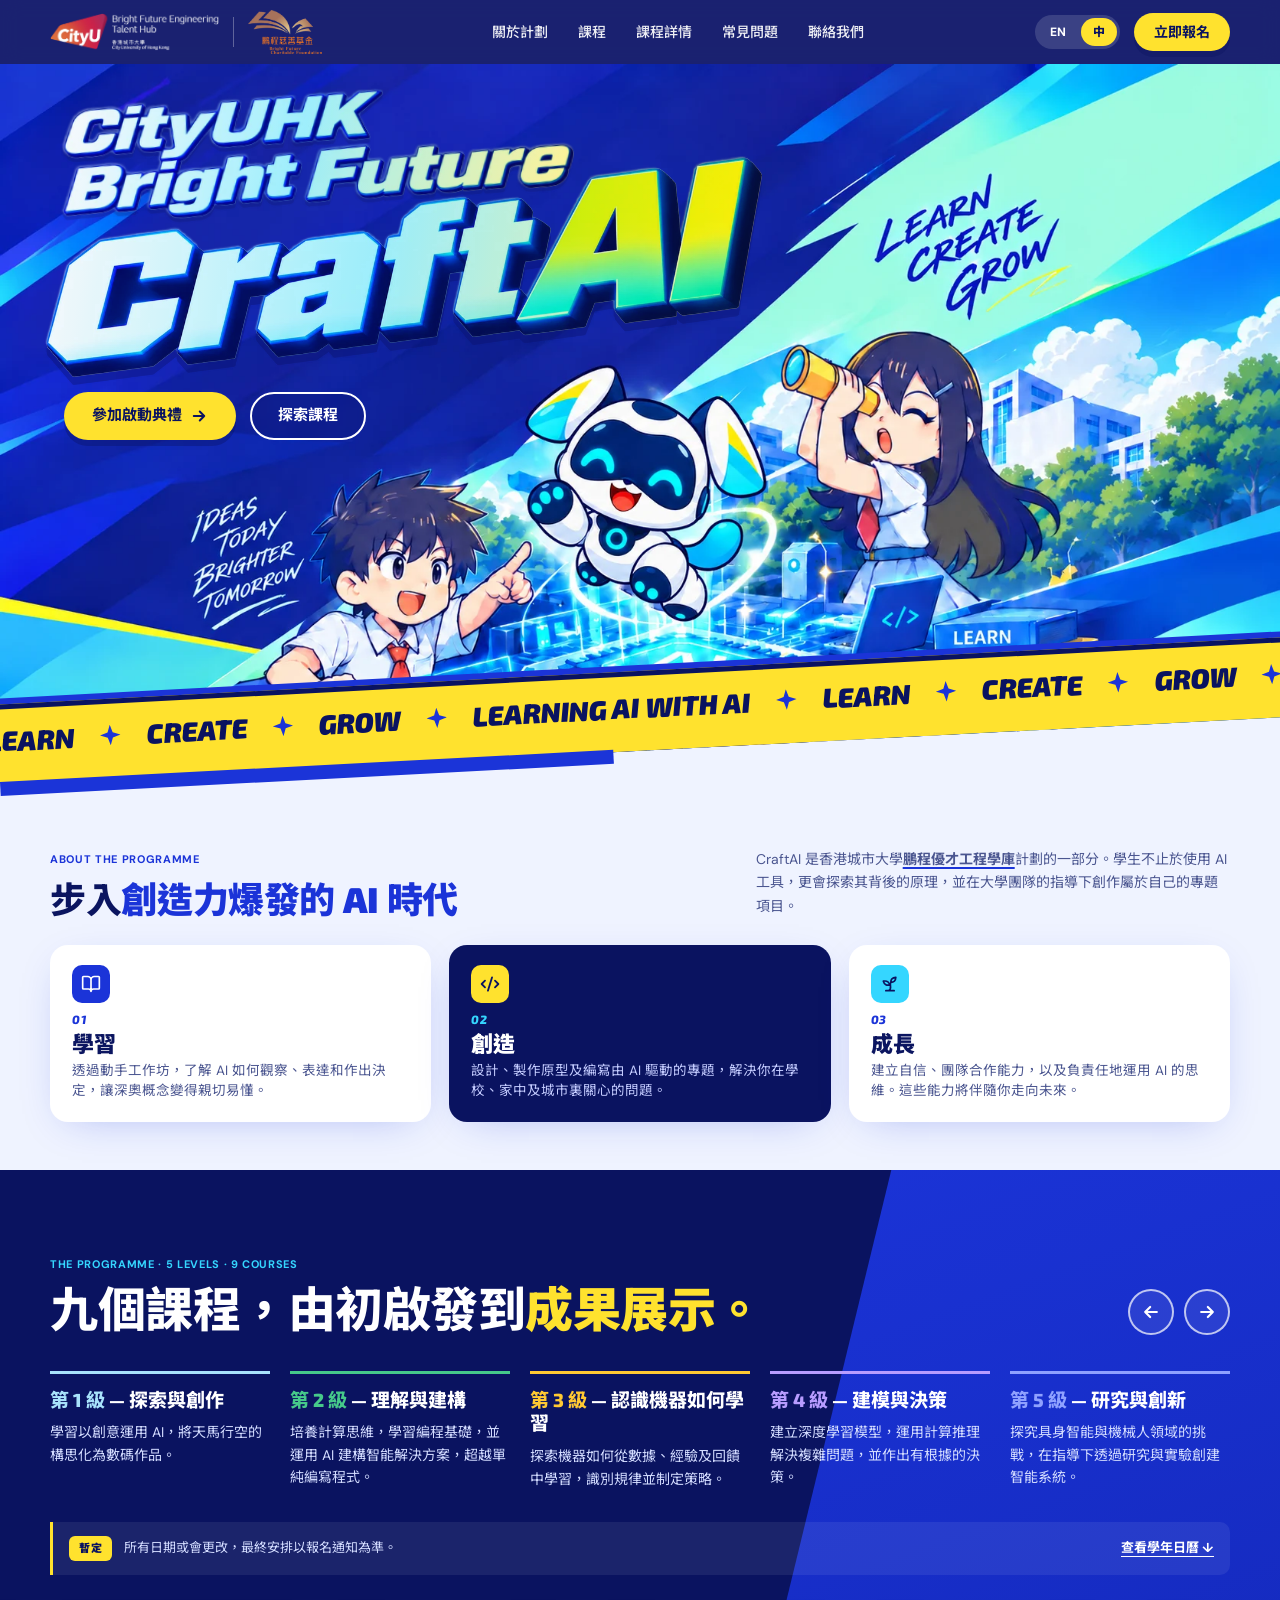
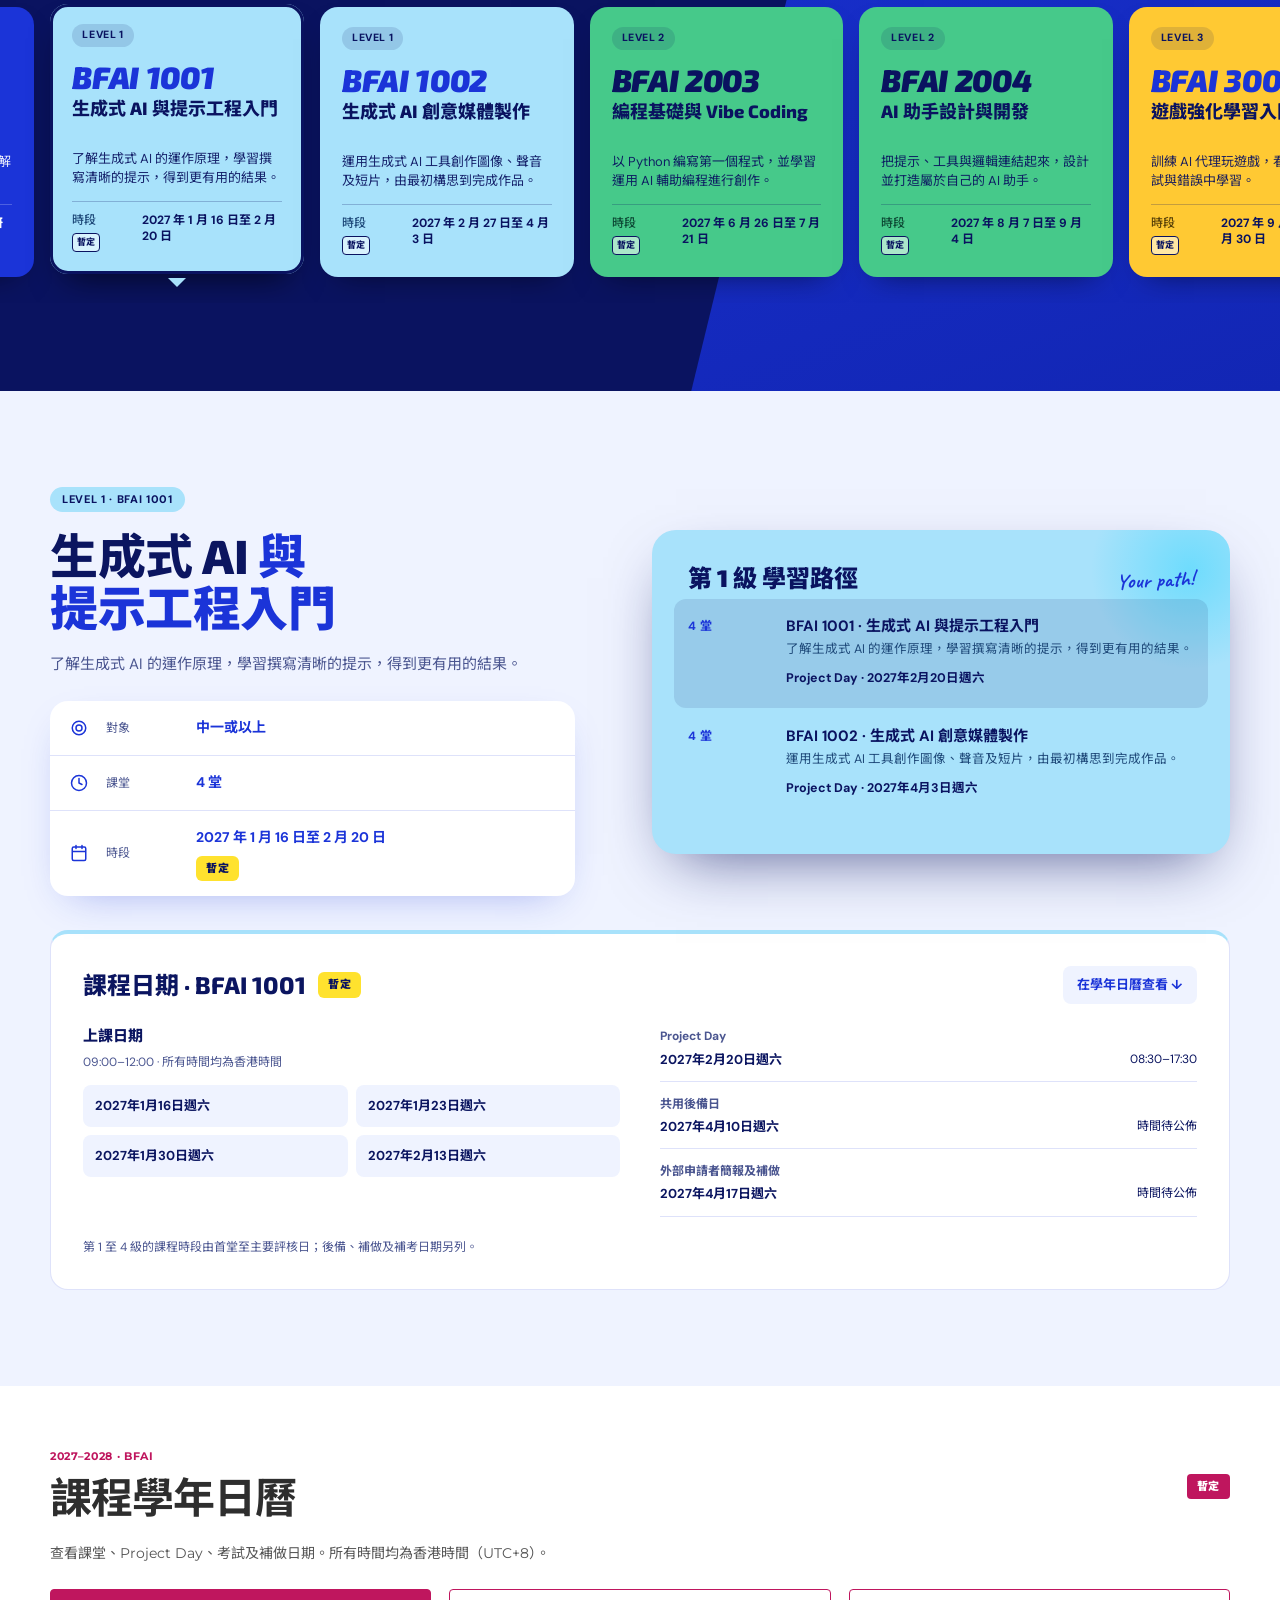
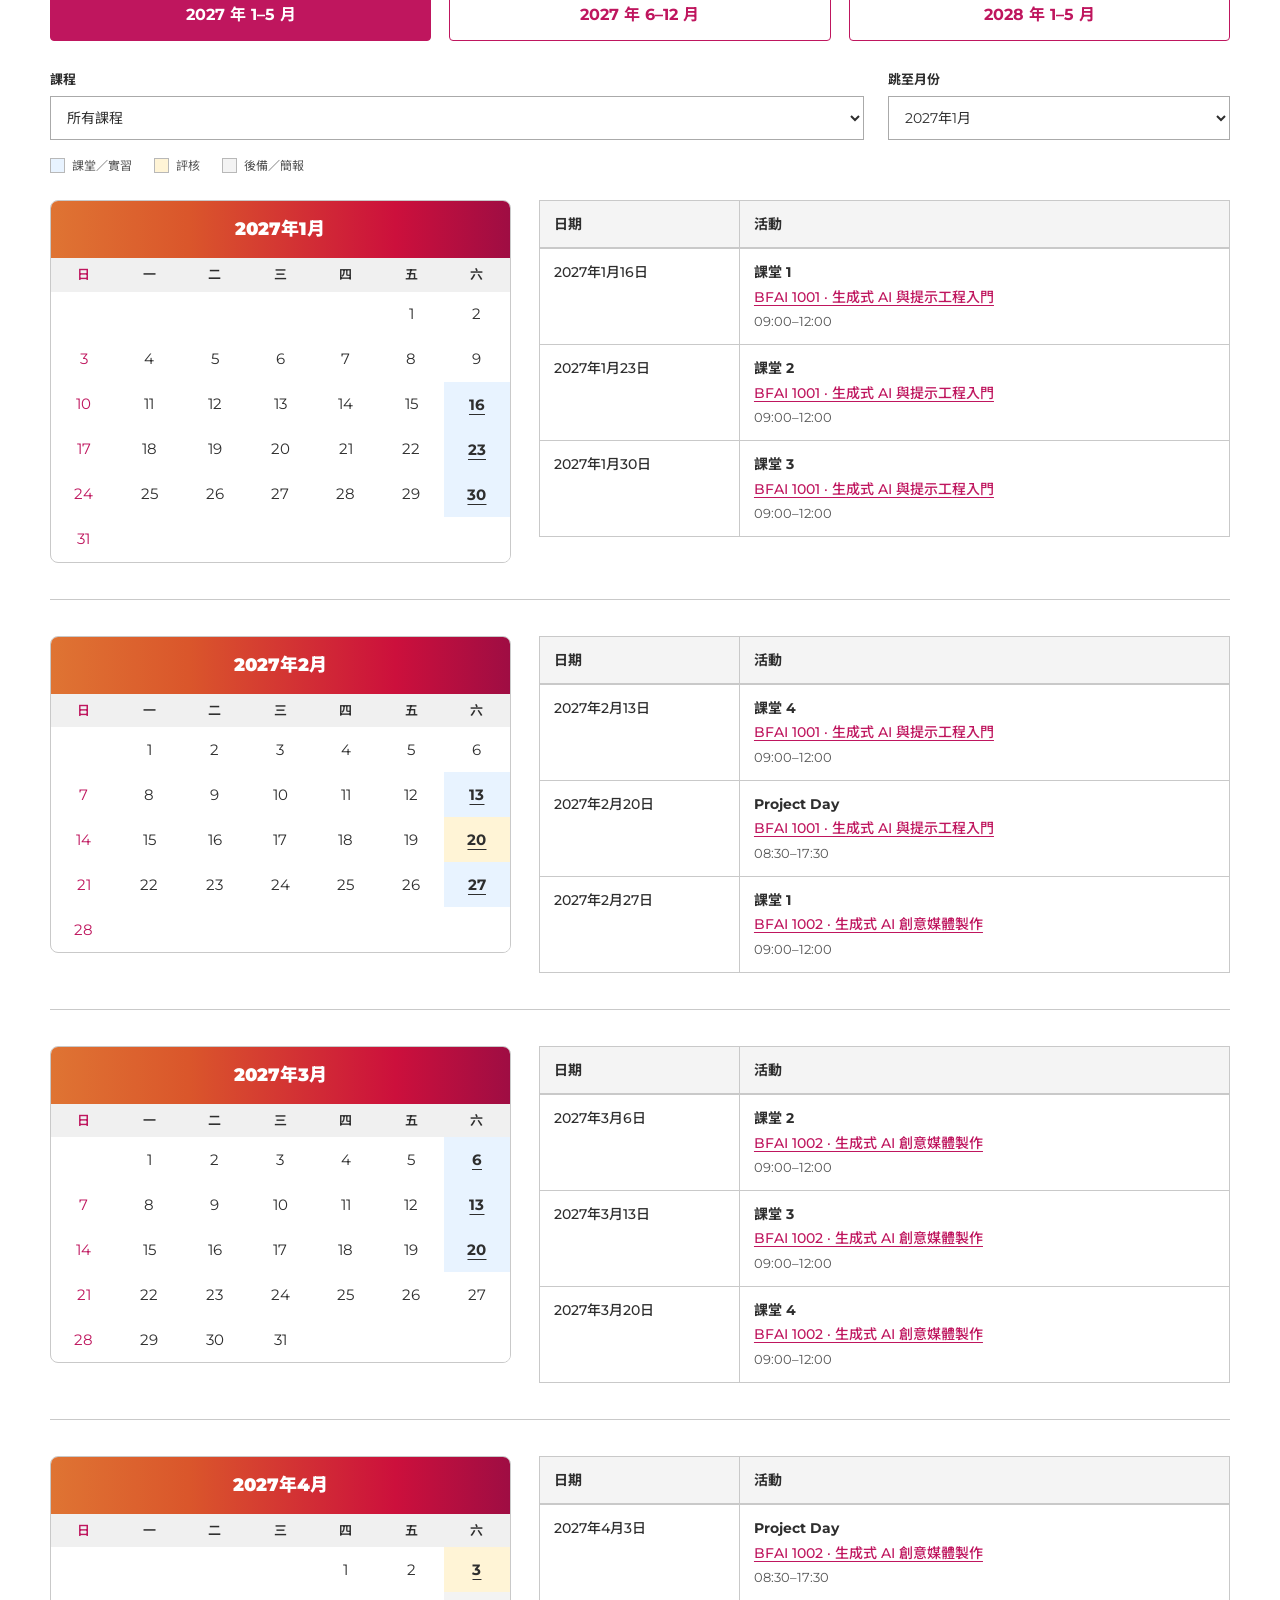
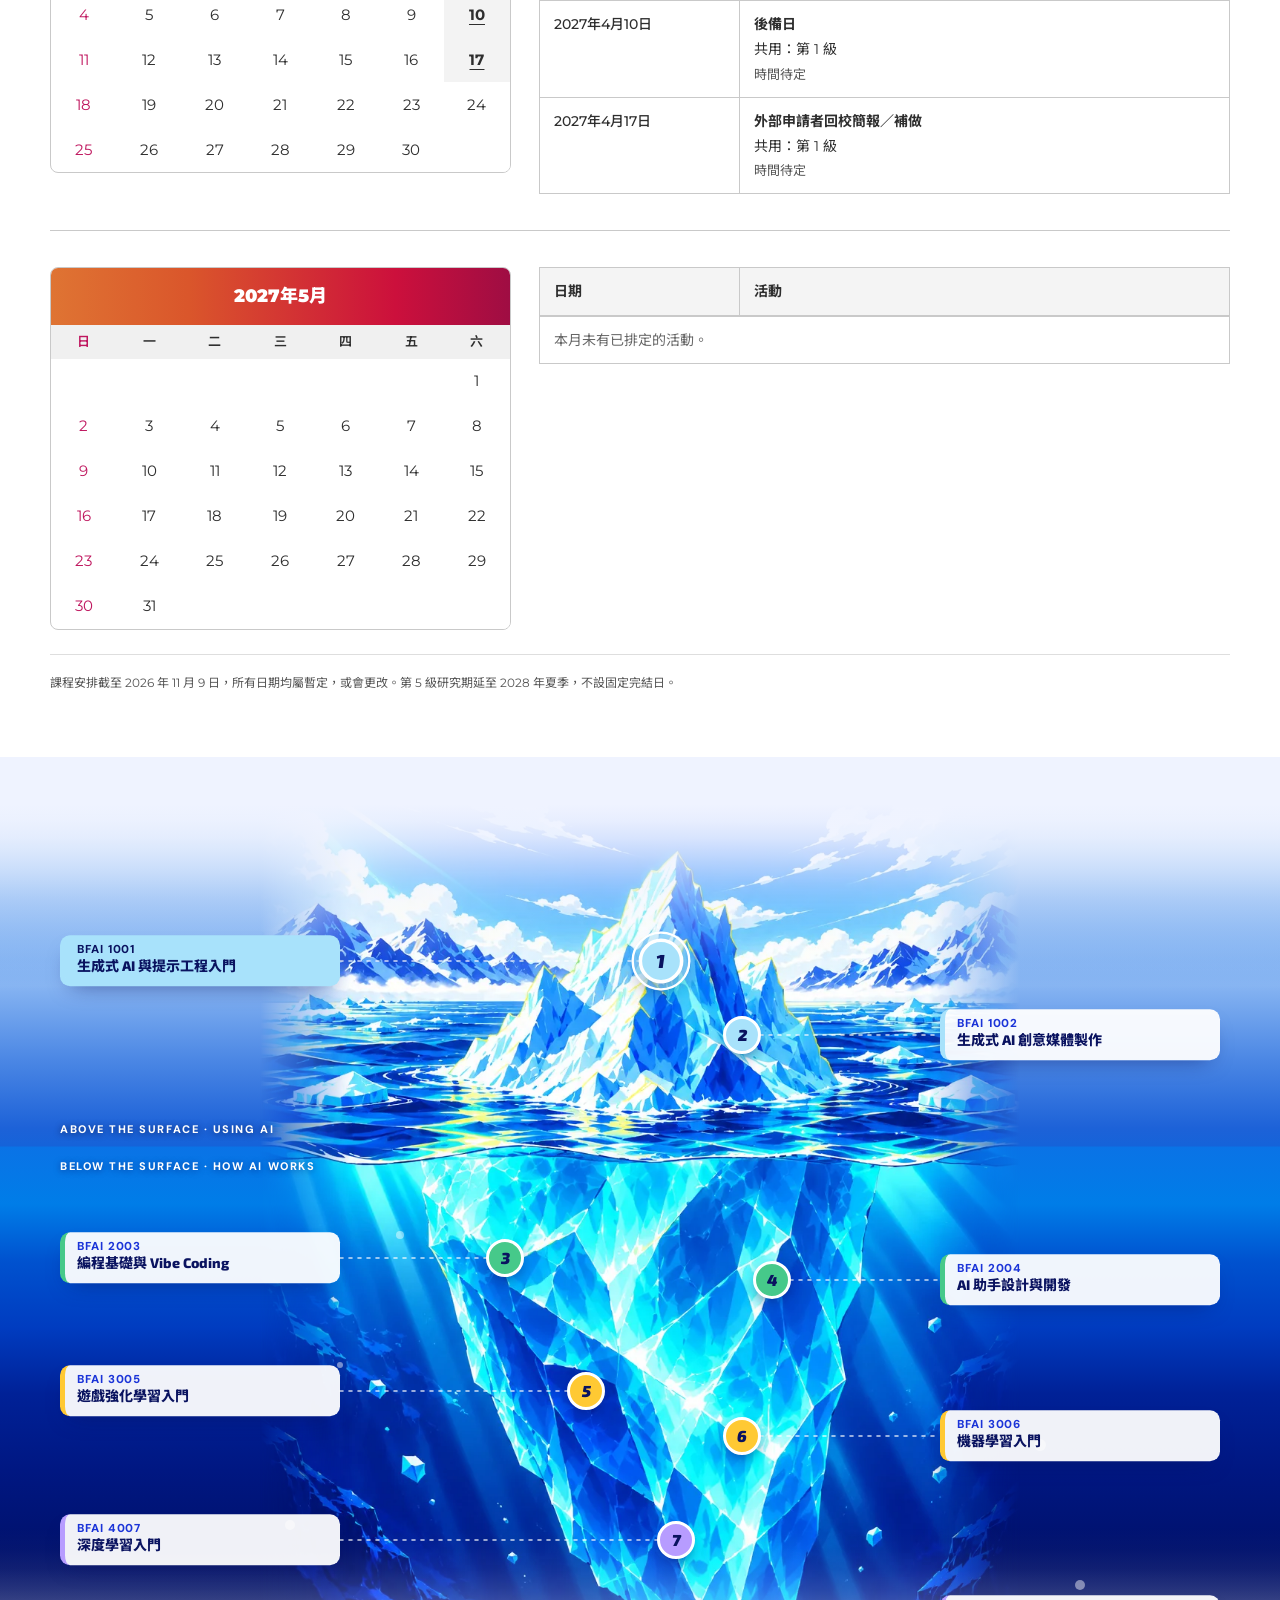
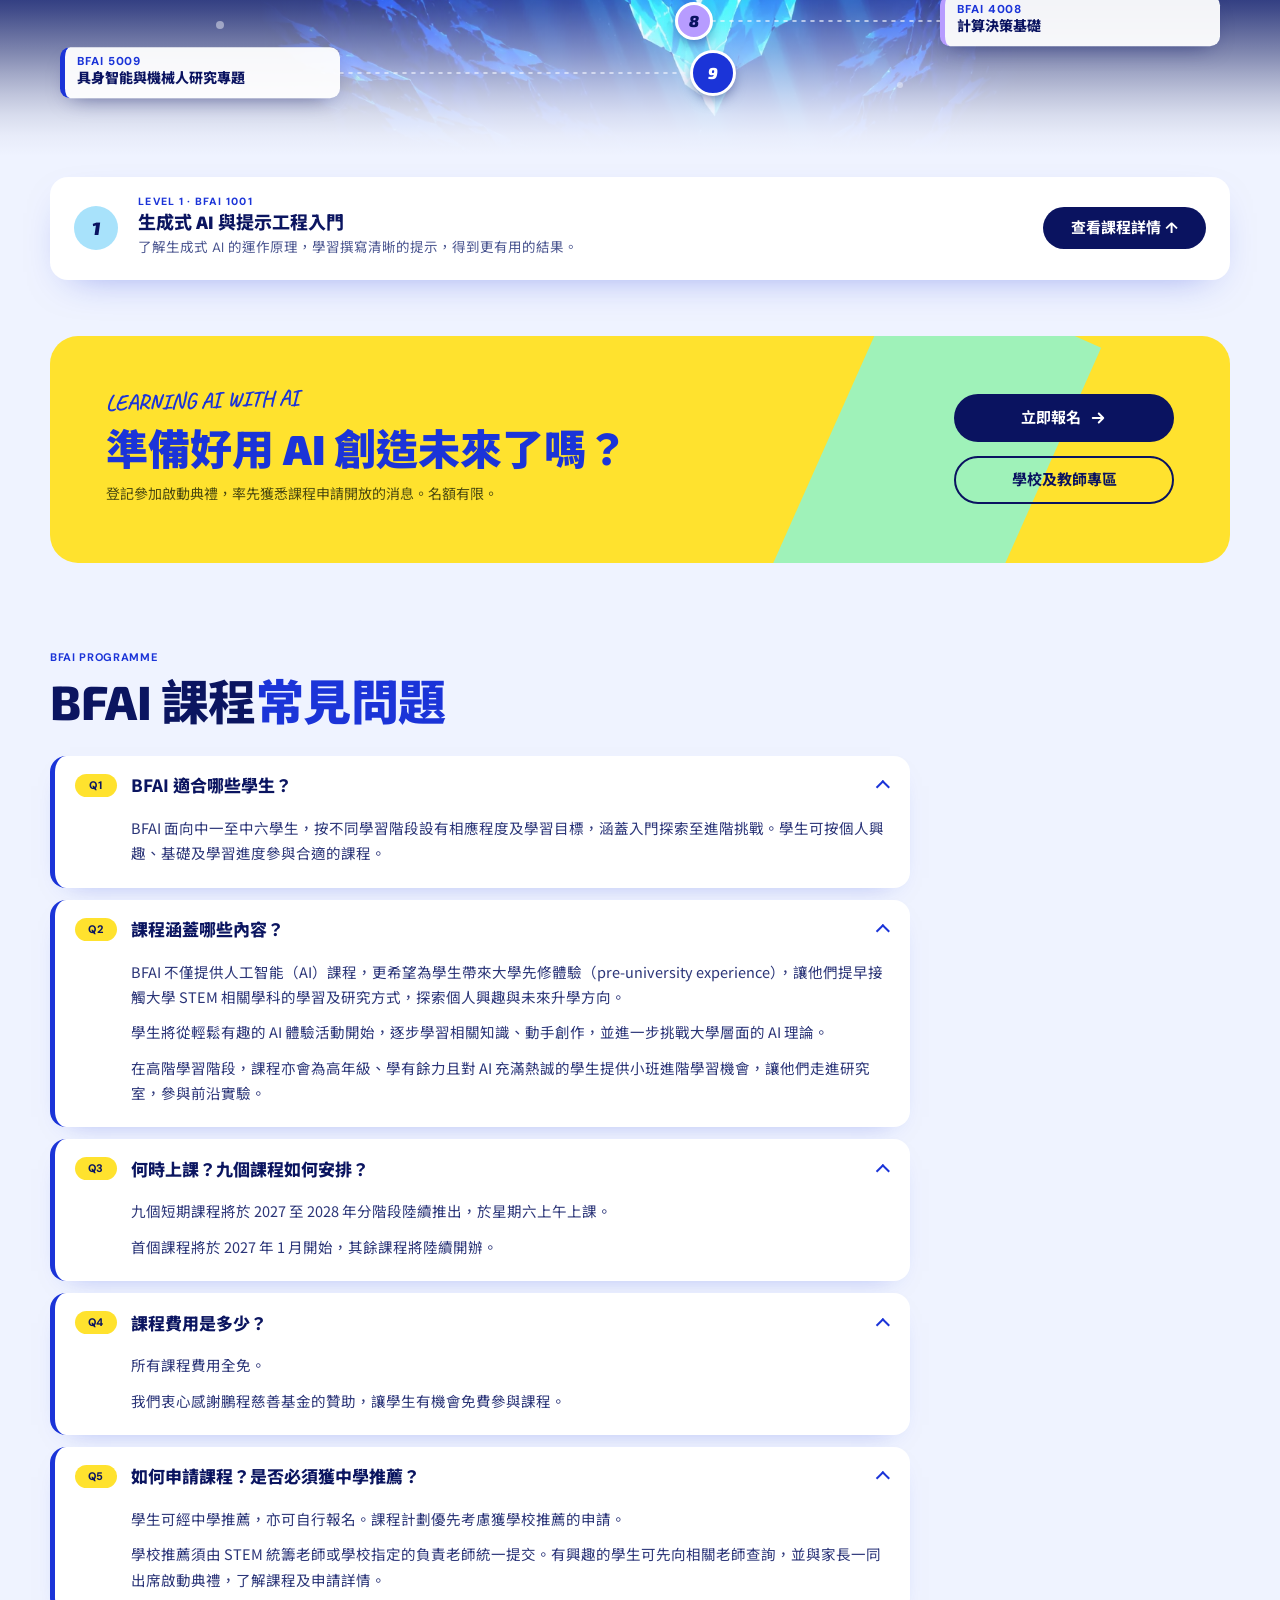
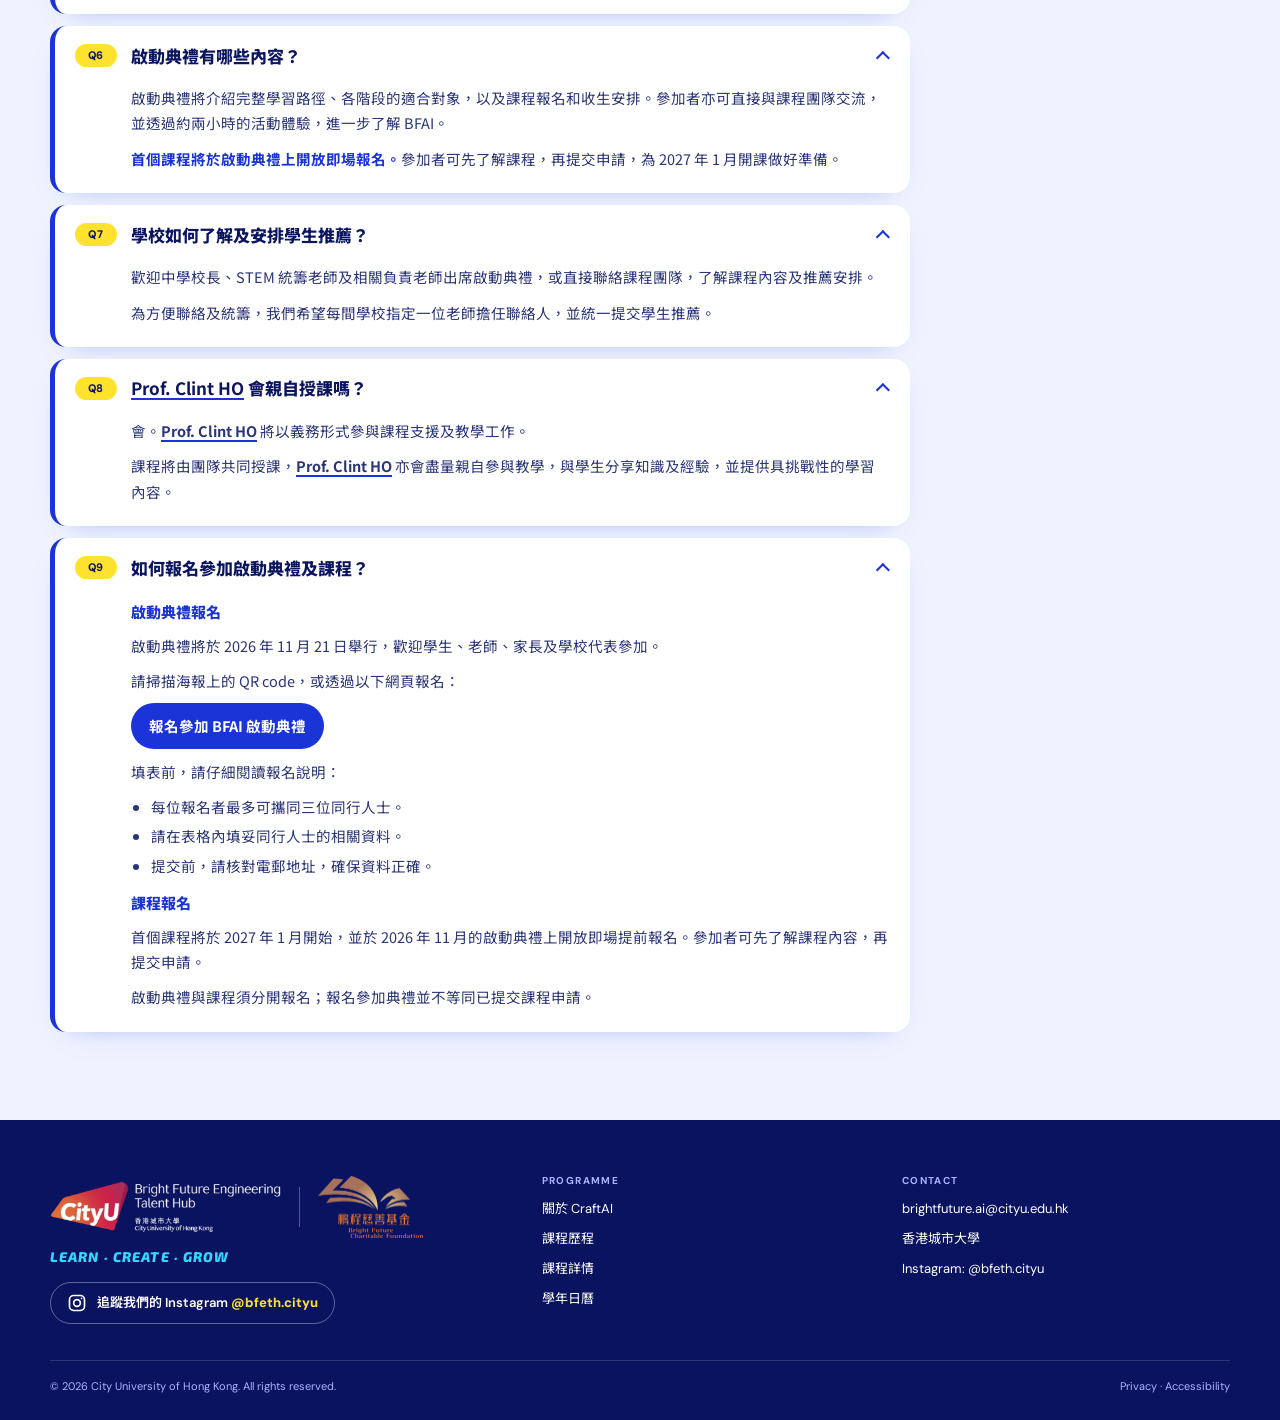
==== zh/index.html @ fd17a6a2 "Match CityUHK academic calendar style" ====
<!DOCTYPE html>
<html lang="zh-HK">
<head>
<meta charset="utf-8">
<meta name="robots" content="noindex">
<meta name="viewport" content="width=device-width, initial-scale=1">
<link rel="icon" type="image/png" sizes="64x64" href="../assets/images/craftai/favicon.png">
<link rel="apple-touch-icon" href="../assets/images/craftai/apple-touch-icon.png">
<title>CityUHK Bright Future CraftAI</title>
<meta name="description" content="參加 CraftAI 啟動典禮，探索香港城市大學 Bright Future 的 AI 課程（BFAI 1001 至 5009）。">
<meta property="og:title" content="CityUHK Bright Future CraftAI">
<meta property="og:type" content="website">
<link rel="preconnect" href="https://fonts.googleapis.com">
<link rel="preconnect" href="https://fonts.gstatic.com" crossorigin>
<link rel="stylesheet" href="https://fonts.googleapis.com/css2?family=DM+Sans:ital,opsz,wght@0,9..40,400;0,9..40,500;0,9..40,700&family=Exo+2:ital,wght@0,700;0,800;0,900;1,700;1,800;1,900&family=Caveat:wght@700&family=Montserrat:wght@400;500;600;700;800;900&family=Noto+Sans+HK:wght@400;500;700;900&display=swap">
<link rel="stylesheet" href="../assets/css/craftai.css">
<link rel="stylesheet" href="../assets/css/craftai-calendar.css">
</head>
<body>
<header class="nav" id="nav">
  <div class="wrap bar">
    <div class="brand">
      <a class="lk" href="https://www.cityu.edu.hk/ceng/local-outreach/bright-future-engineering-talent-hub" target="_blank" rel="noopener" aria-label="Bright Future Engineering Talent Hub, CityU (opens the BFETH page)"><img src="../assets/images/craftai/logo_cityu.webp" alt="CityU Bright Future Engineering Talent Hub" width="720" height="162"></a>
      <i aria-hidden="true"></i>
      <a class="lk" href="https://brightfuture.org.hk/" target="_blank" rel="noopener" aria-label="Bright Future Charitable Foundation (opens its website)"><img class="bfl" src="../assets/images/craftai/logo_bf.webp" alt="Bright Future Charitable Foundation 鵬程慈善基金" width="420" height="249"></a>
    </div>
    <ul id="menu">
      <li><a href="#about">About</a></li>
      <li><a href="#programme">Programme</a></li>
      <li><a href="#course">Course details</a></li>
      <li><a href="#faq">FAQ</a></li>
      <li><a href="#contact">Contact</a></li>
      <li class="menu-reg"><a href="https://cityu.qualtrics.com/jfe/form/SV_e3fzRUMSf4UNx3M" target="_blank" rel="noopener">Register now</a></li>
    </ul>
    <div class="right">
      <div class="lsw" role="group" aria-label="Language / 語言"><button type="button" data-l="en" aria-pressed="true">EN</button><button type="button" data-l="zh" aria-pressed="false" lang="zh-HK">中</button></div>
      <a class="btn btn-yellow btn-sm" href="https://cityu.qualtrics.com/jfe/form/SV_e3fzRUMSf4UNx3M" target="_blank" rel="noopener">Register now</a>
      <button class="menu-btn" type="button" id="menuBtn" aria-label="Menu" aria-expanded="false" aria-controls="menu">
        <svg viewBox="0 0 24 24" fill="none" stroke="currentColor" stroke-width="2.4" stroke-linecap="round"><path d="M4 7h16M4 12h16M4 17h16"/></svg>
      </button>
    </div>
  </div>
</header>

<main id="top">
<section class="hero" aria-label="CraftAI, CityUHK Bright Future">
  <div class="stage">
    <img class="herobg" src="../assets/images/craftai/herobg.webp" alt="Students and a robot dog with a telescope, standing on a glowing AI chip above a university campus" width="1672" height="941">
    <div class="kicker shine"><img src="../assets/images/craftai/kicker.webp" alt="CityUHK Bright Future" width="760" height="214"></div>
    <h1 class="craftai shine"><img src="../assets/images/craftai/craftai.webp" alt="CraftAI" width="1200" height="371"></h1>
    <div class="cta-row">
      <a class="btn btn-yellow" href="https://cityu.qualtrics.com/jfe/form/SV_e3fzRUMSf4UNx3M" target="_blank" rel="noopener"><span>Join the ceremony</span>
        <svg viewBox="0 0 24 24" fill="none" stroke="currentColor" stroke-width="2.6" stroke-linecap="round" stroke-linejoin="round"><path d="M5 12h14M13 6l6 6-6 6"/></svg></a>
      <a class="btn btn-ghost" href="#programme">Explore the programme</a>
    </div>
    <div class="ribbon" aria-hidden="true">
      <div class="track">
        <span>Learn<svg viewBox="0 0 24 24"><path d="M12 0l3 9 9 3-9 3-3 9-3-9-9-3 9-3z"/></svg>Create<svg viewBox="0 0 24 24"><path d="M12 0l3 9 9 3-9 3-3 9-3-9-9-3 9-3z"/></svg>Grow<svg viewBox="0 0 24 24"><path d="M12 0l3 9 9 3-9 3-3 9-3-9-9-3 9-3z"/></svg>Learning AI with AI<svg viewBox="0 0 24 24"><path d="M12 0l3 9 9 3-9 3-3 9-3-9-9-3 9-3z"/></svg></span><span>Learn<svg viewBox="0 0 24 24"><path d="M12 0l3 9 9 3-9 3-3 9-3-9-9-3 9-3z"/></svg>Create<svg viewBox="0 0 24 24"><path d="M12 0l3 9 9 3-9 3-3 9-3-9-9-3 9-3z"/></svg>Grow<svg viewBox="0 0 24 24"><path d="M12 0l3 9 9 3-9 3-3 9-3-9-9-3 9-3z"/></svg>Learning AI with AI<svg viewBox="0 0 24 24"><path d="M12 0l3 9 9 3-9 3-3 9-3-9-9-3 9-3z"/></svg></span><span>Learn<svg viewBox="0 0 24 24"><path d="M12 0l3 9 9 3-9 3-3 9-3-9-9-3 9-3z"/></svg>Create<svg viewBox="0 0 24 24"><path d="M12 0l3 9 9 3-9 3-3 9-3-9-9-3 9-3z"/></svg>Grow<svg viewBox="0 0 24 24"><path d="M12 0l3 9 9 3-9 3-3 9-3-9-9-3 9-3z"/></svg>Learning AI with AI<svg viewBox="0 0 24 24"><path d="M12 0l3 9 9 3-9 3-3 9-3-9-9-3 9-3z"/></svg></span><span>Learn<svg viewBox="0 0 24 24"><path d="M12 0l3 9 9 3-9 3-3 9-3-9-9-3 9-3z"/></svg>Create<svg viewBox="0 0 24 24"><path d="M12 0l3 9 9 3-9 3-3 9-3-9-9-3 9-3z"/></svg>Grow<svg viewBox="0 0 24 24"><path d="M12 0l3 9 9 3-9 3-3 9-3-9-9-3 9-3z"/></svg>Learning AI with AI<svg viewBox="0 0 24 24"><path d="M12 0l3 9 9 3-9 3-3 9-3-9-9-3 9-3z"/></svg></span><span>Learn<svg viewBox="0 0 24 24"><path d="M12 0l3 9 9 3-9 3-3 9-3-9-9-3 9-3z"/></svg>Create<svg viewBox="0 0 24 24"><path d="M12 0l3 9 9 3-9 3-3 9-3-9-9-3 9-3z"/></svg>Grow<svg viewBox="0 0 24 24"><path d="M12 0l3 9 9 3-9 3-3 9-3-9-9-3 9-3z"/></svg>Learning AI with AI<svg viewBox="0 0 24 24"><path d="M12 0l3 9 9 3-9 3-3 9-3-9-9-3 9-3z"/></svg></span><span>Learn<svg viewBox="0 0 24 24"><path d="M12 0l3 9 9 3-9 3-3 9-3-9-9-3 9-3z"/></svg>Create<svg viewBox="0 0 24 24"><path d="M12 0l3 9 9 3-9 3-3 9-3-9-9-3 9-3z"/></svg>Grow<svg viewBox="0 0 24 24"><path d="M12 0l3 9 9 3-9 3-3 9-3-9-9-3 9-3z"/></svg>Learning AI with AI<svg viewBox="0 0 24 24"><path d="M12 0l3 9 9 3-9 3-3 9-3-9-9-3 9-3z"/></svg></span>
      </div>
    </div>
  </div>
</section>
<div class="hero-foot" aria-hidden="true"></div>

<section class="about" id="about">
  <div class="wrap">
    <div class="head">
      <div>
        <span class="eyebrow">About the programme</span>
        <h2 class="title" data-zh="步入<em>創造力爆發的 AI 時代</em>">Step into the AI era. <em>Unleash your creativity.</em></h2>
      </div>
      <p data-zh="CraftAI 是香港城市大學<a class='tlink' href='https://www.cityu.edu.hk/ceng/local-outreach/bright-future-engineering-talent-hub' target='_blank' rel='noopener'>鵬程優才工程學庫</a>計劃的一部分。學生不止於使用 AI 工具，更會探索其背後的原理，並在大學團隊的指導下創作屬於自己的專題項目。">CraftAI is part of CityUHK's <a class="tlink" href="https://www.cityu.edu.hk/ceng/local-outreach/bright-future-engineering-talent-hub" target="_blank" rel="noopener">Bright Future Engineering Talent Hub</a>. Students go beyond using AI tools. They explore the ideas behind them and build projects of their own, guided by the university community.</p>
    </div>
    <div class="cards">
      <article class="card">
        <div class="ico"><svg viewBox="0 0 24 24" fill="none" stroke="currentColor" stroke-width="2" stroke-linecap="round" stroke-linejoin="round"><path d="M12 7v14M3 18a1 1 0 0 1-1-1V4a1 1 0 0 1 1-1h5a4 4 0 0 1 4 4 4 4 0 0 1 4-4h5a1 1 0 0 1 1 1v13a1 1 0 0 1-1 1h-6a3 3 0 0 0-3 3 3 3 0 0 0-3-3z"/></svg></div>
        <span class="n">01</span>
        <h3>Learn</h3>
        <p>Understand how AI sees, speaks and decides, through hands-on workshops that make big ideas feel approachable.</p>
      </article>
      <article class="card dark">
        <div class="ico"><svg viewBox="0 0 24 24" fill="none" stroke="currentColor" stroke-width="2.2" stroke-linecap="round" stroke-linejoin="round"><path d="m18 16 4-4-4-4M6 8l-4 4 4 4M14.5 4l-5 16"/></svg></div>
        <span class="n">02</span>
        <h3>Create</h3>
        <p>Design, prototype and code AI-powered projects that solve problems you care about, at school, at home, in the city.</p>
      </article>
      <article class="card">
        <div class="ico"><svg viewBox="0 0 24 24" fill="none" stroke="currentColor" stroke-width="2" stroke-linecap="round" stroke-linejoin="round"><path d="M7 20h10M10 20c5.5-2.5.8-6.4 3-10M9.5 9.4c1.1.8 1.8 2.2 2.3 3.7-2 .4-3.5.4-4.8-.3-1.2-.6-2.3-1.9-3-4.2 2.8-.5 4.4 0 5.5.8zM14.1 6a7 7 0 0 0-1.1 4c1.9-.1 3.3-.6 4.3-1.4 1-1 1.6-2.3 1.7-4.6-2.7.1-4 1-4.9 2z"/></svg></div>
        <span class="n">03</span>
        <h3>Grow</h3>
        <p>Build confidence, teamwork and a responsible mindset for using AI. These skills carry into whatever comes next.</p>
      </article>
    </div>
  </div>
</section>

<section class="journey on-dark" id="programme">
  <div class="wrap">
    <div class="head">
      <div>
        <span class="eyebrow">The programme · 5 levels · 9 courses</span>
        <h2 class="title" data-zh="九個課程，由初啟發到<em>成果展示。</em>">Nine courses, from first spark to <em>showcase.</em></h2>
      </div>
      <div class="nav-btns">
        <button type="button" id="stepPrev" aria-label="Previous courses"><svg viewBox="0 0 24 24" fill="none" stroke="currentColor" stroke-width="2.6" stroke-linecap="round" stroke-linejoin="round"><path d="M19 12H5M11 6l-6 6 6 6"/></svg></button>
        <button type="button" id="stepNext" aria-label="Next courses"><svg viewBox="0 0 24 24" fill="none" stroke="currentColor" stroke-width="2.6" stroke-linecap="round" stroke-linejoin="round"><path d="M5 12h14M13 6l6 6-6 6"/></svg></button>
      </div>
    </div>
    <ol class="level-takeaways">
      <li class="level-takeaway lv1">
        <h3><span class="level-number" data-zh="第 1 級">Level 1</span><span aria-hidden="true"> — </span><span data-zh="探索與創作">Explore and Create</span></h3>
        <p data-zh="學習以創意運用 AI，將天馬行空的構思化為數碼作品。">Learn to work creatively with AI, turning imaginative ideas into digital creations.</p>
      </li>
      <li class="level-takeaway lv2">
        <h3><span class="level-number" data-zh="第 2 級">Level 2</span><span aria-hidden="true"> — </span><span data-zh="理解與建構">Understand and Build</span></h3>
        <p data-zh="培養計算思維，學習編程基礎，並運用 AI 建構智能解決方案，超越單純編寫程式。">Think computationally, learn programming fundamentals, and build intelligent solutions with AI, going beyond simply writing code.</p>
      </li>
      <li class="level-takeaway lv3">
        <h3><span class="level-number" data-zh="第 3 級">Level 3</span><span aria-hidden="true"> — </span><span data-zh="認識機器如何學習">Learn How Machines Learn</span></h3>
        <p data-zh="探索機器如何從數據、經驗及回饋中學習，識別規律並制定策略。">Discover how machines learn from data, experience and feedback to recognise patterns and develop strategies.</p>
      </li>
      <li class="level-takeaway lv4">
        <h3><span class="level-number" data-zh="第 4 級">Level 4</span><span aria-hidden="true"> — </span><span data-zh="建模與決策">Model and Decide</span></h3>
        <p data-zh="建立深度學習模型，運用計算推理解決複雜問題，並作出有根據的決策。">Build deep learning models and apply computational reasoning to solve complex problems and make informed decisions.</p>
      </li>
      <li class="level-takeaway lv5">
        <h3><span class="level-number" data-zh="第 5 級">Level 5</span><span aria-hidden="true"> — </span><span data-zh="研究與創新">Research and Innovate</span></h3>
        <p data-zh="探究具身智能與機械人領域的挑戰，在指導下透過研究與實驗創建智能系統。">Investigate challenges in embodied AI and robotics, and create intelligent systems through guided research and experimentation.</p>
      </li>
    </ol>
    <p class="schedule-note"><strong class="provisional-badge" data-zh="暫定">Provisional</strong><span data-zh="所有日期或會更改，最終安排以報名通知為準。">All dates are subject to change. Final arrangements will be confirmed in enrolment notices.</span><a href="#academic-calendar" data-zh="查看學年日曆 ↓">View academic calendar ↓</a></p>
  </div>
    <ol class="steps" id="steps" tabindex="0" role="region" aria-label="Nine courses in five levels. Select a course to see its details below.">
      <li class="step lv1"><button type="button" class="step-btn" data-i="0" aria-pressed="false" aria-controls="course">
        <span class="top"><span class="lvl">Level 1</span></span>
        <span class="num">BFAI 1001</span>
        <span class="h">Introduction to Generative AI and Prompt Engineering</span>
        <span class="desc">Learn how generative AI works and how to write clear prompts that get useful results.</span>
        <span class="meta"><span class="k"><span data-zh="時段">Period</span><strong class="period-provisional" data-zh="暫定">Provisional</strong></span><span class="v" data-zh="2027 年 1 月 16 日至 2 月 20 日">16 Jan – 20 Feb 2027</span></span>
      </button></li>
      <li class="step lv1"><button type="button" class="step-btn" data-i="1" aria-pressed="false" aria-controls="course">
        <span class="top"><span class="lvl">Level 1</span></span>
        <span class="num">BFAI 1002</span>
        <span class="h">Creative Media Production with Generative AI</span>
        <span class="desc">Create images, audio and short videos with generative AI tools, from first idea to finished clip.</span>
        <span class="meta"><span class="k"><span data-zh="時段">Period</span><strong class="period-provisional" data-zh="暫定">Provisional</strong></span><span class="v" data-zh="2027 年 2 月 27 日至 4 月 3 日">27 Feb – 3 Apr 2027</span></span>
      </button></li>
      <li class="step lv2"><button type="button" class="step-btn" data-i="2" aria-pressed="false" aria-controls="course">
        <span class="top"><span class="lvl">Level 2</span></span>
        <span class="num">BFAI 2003</span>
        <span class="h">Programming Fundamentals and Vibe Coding</span>
        <span class="desc">Write your first programs in Python and learn to build with AI-assisted coding.</span>
        <span class="meta"><span class="k"><span data-zh="時段">Period</span><strong class="period-provisional" data-zh="暫定">Provisional</strong></span><span class="v" data-zh="2027 年 6 月 26 日至 7 月 21 日">26 Jun – 21 Jul 2027</span></span>
      </button></li>
      <li class="step lv2"><button type="button" class="step-btn" data-i="3" aria-pressed="false" aria-controls="course">
        <span class="top"><span class="lvl">Level 2</span></span>
        <span class="num">BFAI 2004</span>
        <span class="h">Design and Development of AI Assistants</span>
        <span class="desc">Design and build your own AI assistant by linking prompts, tools and logic together.</span>
        <span class="meta"><span class="k"><span data-zh="時段">Period</span><strong class="period-provisional" data-zh="暫定">Provisional</strong></span><span class="v" data-zh="2027 年 8 月 7 日至 9 月 4 日">7 Aug – 4 Sep 2027</span></span>
      </button></li>
      <li class="step lv3"><button type="button" class="step-btn" data-i="4" aria-pressed="false" aria-controls="course">
        <span class="top"><span class="lvl">Level 3</span></span>
        <span class="num">BFAI 3005</span>
        <span class="h">Introduction to Reinforcement Learning for Game Playing</span>
        <span class="desc">Train an AI agent to play games and see how it learns by trial and error.</span>
        <span class="meta"><span class="k"><span data-zh="時段">Period</span><strong class="period-provisional" data-zh="暫定">Provisional</strong></span><span class="v" data-zh="2027 年 9 月 25 日至 10 月 30 日">25 Sep – 30 Oct 2027</span></span>
      </button></li>
      <li class="step lv3"><button type="button" class="step-btn" data-i="5" aria-pressed="false" aria-controls="course">
        <span class="top"><span class="lvl">Level 3</span></span>
        <span class="num">BFAI 3006</span>
        <span class="h">Introduction to Machine Learning</span>
        <span class="desc">Find out how computers learn patterns from data, and train your first machine learning models.</span>
        <span class="meta"><span class="k"><span data-zh="時段">Period</span><strong class="period-provisional" data-zh="暫定">Provisional</strong></span><span class="v" data-zh="2027 年 11 月 6 日至 12 月 4 日">6 Nov – 4 Dec 2027</span></span>
      </button></li>
      <li class="step lv4"><button type="button" class="step-btn" data-i="6" aria-pressed="false" aria-controls="course">
        <span class="top"><span class="lvl">Level 4</span></span>
        <span class="num">BFAI 4007</span>
        <span class="h">Introduction to Deep Learning</span>
        <span class="desc">Explore neural networks and how deep learning powers image, language and speech AI.</span>
        <span class="meta"><span class="k"><span data-zh="時段">Period</span><strong class="period-provisional" data-zh="暫定">Provisional</strong></span><span class="v" data-zh="2028 年 1 月 15 日至 2 月 19 日">15 Jan – 19 Feb 2028</span></span>
      </button></li>
      <li class="step lv4"><button type="button" class="step-btn" data-i="7" aria-pressed="false" aria-controls="course">
        <span class="top"><span class="lvl">Level 4</span></span>
        <span class="num">BFAI 4008</span>
        <span class="h">Foundations of Computational Decision Making</span>
        <span class="desc">Understand the maths behind how AI weighs up options and makes decisions.</span>
        <span class="meta"><span class="k"><span data-zh="時段">Period</span><strong class="period-provisional" data-zh="暫定">Provisional</strong></span><span class="v" data-zh="2028 年 2 月 26 日至 3 月 25 日">26 Feb – 25 Mar 2028</span></span>
      </button></li>
      <li class="step lv5"><button type="button" class="step-btn" data-i="8" aria-pressed="false" aria-controls="course">
        <span class="top"><span class="lvl">Level 5</span></span>
        <span class="num">BFAI 5009</span>
        <span class="h">Research Project in Embodied AI and Robotics</span>
        <span class="desc">Become an independent problem solver on frontier research.</span>
        <span class="meta"><span class="k"><span data-zh="時段">Period</span><strong class="period-provisional" data-zh="暫定">Provisional</strong></span><span class="v" data-zh="2028 年 4 月 1 日起（研究期延至夏季）">From 1 Apr 2028 (research into summer)</span></span>
      </button></li>
    </ol>
</section>

<section class="ceremony-sec" id="course" data-level="1" aria-live="polite">
  <div class="wrap ceremony-grid">
    <div class="left" id="dLeft"></div>
    <div class="show" id="dShow"></div>
  </div>
  <div class="wrap"><div class="course-dates" id="dDates" data-no-translate></div></div>
</section>

<section class="academic-calendar" id="academic-calendar" aria-labelledby="calendar-title">
  <div class="wrap">
    <div class="calendar-section-heading">
      <div>
        <span class="eyebrow">2027–2028 · BFAI</span>
        <h2 class="title" id="calendar-title" data-zh="課程學年日曆">Academic calendar</h2>
      </div>
      <strong class="provisional-badge" data-zh="暫定">Provisional</strong>
    </div>
    <p class="calendar-intro" data-zh="查看課堂、Project Day、考試及補做日期。所有時間均為香港時間（UTC+8）。">Browse class, Project Day, exam and make-up dates. All times are Hong Kong time (UTC+8).</p>
    <div id="calendarApp" data-no-translate>
      <noscript><p data-zh="請啟用 JavaScript 以瀏覽日曆；上方課程卡仍列有暫定日期。">Enable JavaScript to browse the calendar. Provisional course periods are listed above.</p></noscript>
    </div>
    <p class="calendar-source-note" data-zh="課程安排截至 2026 年 11 月 9 日，所有日期均屬暫定，或會更改。第 5 級研究期延至 2028 年夏季，不設固定完結日。">Schedule as of 9 November 2026. All dates are provisional and subject to change. Level 5 research continues into summer 2028 with no fixed end date.</p>
  </div>
</section>

<section class="berg" id="iceberg">
  <div class="berg-band">
    <div class="scene">
      <img class="art" src="../assets/images/craftai/iceberg.webp" alt="" width="1024" height="1280" decoding="async">
      <svg class="leads" viewBox="0 0 1200 950" preserveAspectRatio="none" aria-hidden="true" focusable="false"><g class="lead" stroke="#fff" stroke-opacity=".8" stroke-width="1.6" stroke-dasharray="3 6" stroke-linecap="round"><line x1="300" y1="156" x2="621" y2="156"/><line x1="702" y1="230" x2="900" y2="230"/><line x1="300" y1="453" x2="465" y2="453"/><line x1="732" y1="475" x2="900" y2="475"/><line x1="300" y1="586" x2="546" y2="586"/><line x1="702" y1="631" x2="900" y2="631"/><line x1="300" y1="735" x2="636" y2="735"/><line x1="654" y1="816" x2="900" y2="816"/><line x1="300" y1="868" x2="673" y2="868"/></g><g fill="#fff" fill-opacity=".45"><circle class="bub" cx="250" cy="720" r="5" style="animation-delay:-0s;animation-duration:11s"/><circle class="bub" cx="300" cy="560" r="3" style="animation-delay:-4s;animation-duration:9s"/><circle class="bub" cx="1000" cy="640" r="6" style="animation-delay:-2s;animation-duration:13s"/><circle class="bub" cx="930" cy="470" r="3" style="animation-delay:-6s;animation-duration:10s"/><circle class="bub" cx="180" cy="820" r="4" style="animation-delay:-3s;animation-duration:12s"/><circle class="bub" cx="1040" cy="780" r="5" style="animation-delay:-7s;animation-duration:14s"/><circle class="bub" cx="860" cy="880" r="3" style="animation-delay:-1s;animation-duration:9s"/><circle class="bub" cx="360" cy="430" r="4" style="animation-delay:-5s;animation-duration:10s"/></g></svg>
      <span class="tag above-tag">Above the surface · using AI</span>
      <span class="tag below-tag">Below the surface · how AI works</span>
      <button type="button" class="bl left lv1" data-i="0" style="--y:156"><b>BFAI 1001</b><span>Introduction to Generative AI and Prompt Engineering</span></button>
    <button type="button" class="bl right lv1" data-i="1" style="--y:230"><b>BFAI 1002</b><span>Creative Media Production with Generative AI</span></button>
    <button type="button" class="bl left lv2" data-i="2" style="--y:453"><b>BFAI 2003</b><span>Programming Fundamentals and Vibe Coding</span></button>
    <button type="button" class="bl right lv2" data-i="3" style="--y:475"><b>BFAI 2004</b><span>Design and Development of AI Assistants</span></button>
    <button type="button" class="bl left lv3" data-i="4" style="--y:586"><b>BFAI 3005</b><span>Introduction to Reinforcement Learning for Game Playing</span></button>
    <button type="button" class="bl right lv3" data-i="5" style="--y:631"><b>BFAI 3006</b><span>Introduction to Machine Learning</span></button>
    <button type="button" class="bl left lv4" data-i="6" style="--y:735"><b>BFAI 4007</b><span>Introduction to Deep Learning</span></button>
    <button type="button" class="bl right lv4" data-i="7" style="--y:816"><b>BFAI 4008</b><span>Foundations of Computational Decision Making</span></button>
    <button type="button" class="bl left lv5" data-i="8" style="--y:868"><b>BFAI 5009</b><span>Research Project in Embodied AI and Robotics</span></button>
    <button type="button" class="bp lv1" data-i="0" style="--x:621;--y:156;--mx:52.73;--my:16.41" aria-label="BFAI 1001 Introduction to Generative AI and Prompt Engineering"><span>1</span></button>
    <button type="button" class="bp lv1" data-i="1" style="--x:702;--y:230;--mx:63.48;--my:24.22" aria-label="BFAI 1002 Creative Media Production with Generative AI"><span>2</span></button>
    <button type="button" class="bp lv2" data-i="2" style="--x:465;--y:453;--mx:32.23;--my:47.66" aria-label="BFAI 2003 Programming Fundamentals and Vibe Coding"><span>3</span></button>
    <button type="button" class="bp lv2" data-i="3" style="--x:732;--y:475;--mx:67.38;--my:50.0" aria-label="BFAI 2004 Design and Development of AI Assistants"><span>4</span></button>
    <button type="button" class="bp lv3" data-i="4" style="--x:546;--y:586;--mx:42.97;--my:61.72" aria-label="BFAI 3005 Introduction to Reinforcement Learning for Game Playing"><span>5</span></button>
    <button type="button" class="bp lv3" data-i="5" style="--x:702;--y:631;--mx:63.48;--my:66.41" aria-label="BFAI 3006 Introduction to Machine Learning"><span>6</span></button>
    <button type="button" class="bp lv4" data-i="6" style="--x:636;--y:735;--mx:54.69;--my:77.34" aria-label="BFAI 4007 Introduction to Deep Learning"><span>7</span></button>
    <button type="button" class="bp lv4" data-i="7" style="--x:654;--y:816;--mx:57.13;--my:85.94" aria-label="BFAI 4008 Foundations of Computational Decision Making"><span>8</span></button>
    <button type="button" class="bp lv5" data-i="8" style="--x:673;--y:868;--mx:59.57;--my:91.41" aria-label="BFAI 5009 Research Project in Embodied AI and Robotics"><span>9</span></button>
    
    </div>
  </div>
  <div class="wrap">
    <ol class="blist" aria-label="Nine checkpoints">
      <li><button type="button" class="lg lv1" data-i="0"><i>1</i><span><b>BFAI 1001</b><em>Introduction to Generative AI and Prompt Engineering</em></span></button></li>
      <li><button type="button" class="lg lv1" data-i="1"><i>2</i><span><b>BFAI 1002</b><em>Creative Media Production with Generative AI</em></span></button></li>
      <li><button type="button" class="lg lv2" data-i="2"><i>3</i><span><b>BFAI 2003</b><em>Programming Fundamentals and Vibe Coding</em></span></button></li>
      <li><button type="button" class="lg lv2" data-i="3"><i>4</i><span><b>BFAI 2004</b><em>Design and Development of AI Assistants</em></span></button></li>
      <li><button type="button" class="lg lv3" data-i="4"><i>5</i><span><b>BFAI 3005</b><em>Introduction to Reinforcement Learning for Game Playing</em></span></button></li>
      <li><button type="button" class="lg lv3" data-i="5"><i>6</i><span><b>BFAI 3006</b><em>Introduction to Machine Learning</em></span></button></li>
      <li><button type="button" class="lg lv4" data-i="6"><i>7</i><span><b>BFAI 4007</b><em>Introduction to Deep Learning</em></span></button></li>
      <li><button type="button" class="lg lv4" data-i="7"><i>8</i><span><b>BFAI 4008</b><em>Foundations of Computational Decision Making</em></span></button></li>
      <li><button type="button" class="lg lv5" data-i="8"><i>9</i><span><b>BFAI 5009</b><em>Research Project in Embodied AI and Robotics</em></span></button></li>
      
    </ol>
    <div class="bcap" id="bCap"></div>
  </div>
</section>


<section class="register" id="register">
  <div class="wrap">
    <div class="cta">
      <div class="txt">
        <span class="hand">Learning AI with AI</span>
        <h2>Ready to craft the future with AI?</h2>
        <p>Register for the Inauguration Ceremony and be the first to hear when programme applications open. Seats are limited.</p>
      </div>
      <div class="acts">
        <a class="btn btn-navy" href="https://cityu.qualtrics.com/jfe/form/SV_e3fzRUMSf4UNx3M" target="_blank" rel="noopener"><span>Register now</span>
          <svg viewBox="0 0 24 24" fill="none" stroke="currentColor" stroke-width="2.6" stroke-linecap="round" stroke-linejoin="round"><path d="M5 12h14M13 6l6 6-6 6"/></svg></a>
        <a class="btn btn-line" href="#contact">For schools &amp; teachers</a>
      </div>
    </div>
  </div>
</section>


<section class="faq" id="faq">
  <div class="wrap">
    <div class="fhead">
      <span class="eyebrow">BFAI Programme</span>
      <h2 class="title">BFAI 課程<em>常見問題</em></h2>
    </div>
    <div class="fl">
      <details class="fq" open><summary><span class="fn">Q1</span><span class="ft"><span class="zh" lang="zh-HK">BFAI 適合哪些學生？</span></span><i class="fc" aria-hidden="true"></i></summary>
        <div class="fa zh" lang="zh-HK"><p>BFAI 面向中一至中六學生，按不同學習階段設有相應程度及學習目標，涵蓋入門探索至進階挑戰。學生可按個人興趣、基礎及學習進度參與合適的課程。</p></div></details>
      <details class="fq" open><summary><span class="fn">Q2</span><span class="ft"><span class="zh" lang="zh-HK">課程涵蓋哪些內容？</span></span><i class="fc" aria-hidden="true"></i></summary>
        <div class="fa zh" lang="zh-HK"><p>BFAI 不僅提供人工智能（AI）課程，更希望為學生帶來大學先修體驗（pre-university experience），讓他們提早接觸大學 STEM 相關學科的學習及研究方式，探索個人興趣與未來升學方向。</p><p>學生將從輕鬆有趣的 AI 體驗活動開始，逐步學習相關知識、動手創作，並進一步挑戰大學層面的 AI 理論。</p><p>在高階學習階段，課程亦會為高年級、學有餘力且對 AI 充滿熱誠的學生提供小班進階學習機會，讓他們走進研究室，參與前沿實驗。</p></div></details>
      <details class="fq" open><summary><span class="fn">Q3</span><span class="ft"><span class="zh" lang="zh-HK">何時上課？九個課程如何安排？</span></span><i class="fc" aria-hidden="true"></i></summary>
        <div class="fa zh" lang="zh-HK"><p>九個短期課程將於 2027 至 2028 年分階段陸續推出，於星期六上午上課。</p><p>首個課程將於 2027 年 1 月開始，其餘課程將陸續開辦。</p></div></details>
      <details class="fq" open><summary><span class="fn">Q4</span><span class="ft"><span class="zh" lang="zh-HK">課程費用是多少？</span></span><i class="fc" aria-hidden="true"></i></summary>
        <div class="fa zh" lang="zh-HK"><p>所有課程費用全免。</p><p>我們衷心感謝鵬程慈善基金的贊助，讓學生有機會免費參與課程。</p></div></details>
      <details class="fq" open><summary><span class="fn">Q5</span><span class="ft"><span class="zh" lang="zh-HK">如何申請課程？是否必須獲中學推薦？</span></span><i class="fc" aria-hidden="true"></i></summary>
        <div class="fa zh" lang="zh-HK"><p>學生可經中學推薦，亦可自行報名。課程計劃優先考慮獲學校推薦的申請。</p><p>學校推薦須由 STEM 統籌老師或學校指定的負責老師統一提交。有興趣的學生可先向相關老師查詢，並與家長一同出席啟動典禮，了解課程及申請詳情。</p></div></details>
      <details class="fq" open><summary><span class="fn">Q6</span><span class="ft"><span class="zh" lang="zh-HK">啟動典禮有哪些內容？</span></span><i class="fc" aria-hidden="true"></i></summary>
        <div class="fa zh" lang="zh-HK"><p>啟動典禮將介紹完整學習路徑、各階段的適合對象，以及課程報名和收生安排。參加者亦可直接與課程團隊交流，並透過約兩小時的活動體驗，進一步了解 BFAI。</p><p><strong>首個課程將於啟動典禮上開放即場報名。</strong>參加者可先了解課程，再提交申請，為 2027 年 1 月開課做好準備。</p></div></details>
      <details class="fq" open><summary><span class="fn">Q7</span><span class="ft"><span class="zh" lang="zh-HK">學校如何了解及安排學生推薦？</span></span><i class="fc" aria-hidden="true"></i></summary>
        <div class="fa zh" lang="zh-HK"><p>歡迎中學校長、STEM 統籌老師及相關負責老師出席啟動典禮，或直接聯絡課程團隊，了解課程內容及推薦安排。</p><p>為方便聯絡及統籌，我們希望每間學校指定一位老師擔任聯絡人，並統一提交學生推薦。</p></div></details>
      <details class="fq" open><summary><span class="fn">Q8</span><span class="ft"><span class="zh" lang="zh-HK"><a class="tlink" href="https://www.cityu.edu.hk/stfprofile/ClintHo.htm" target="_blank" rel="noopener">Prof. Clint HO</a> 會親自授課嗎？</span></span><i class="fc" aria-hidden="true"></i></summary>
        <div class="fa zh" lang="zh-HK"><p>會。<a class="tlink" href="https://www.cityu.edu.hk/stfprofile/ClintHo.htm" target="_blank" rel="noopener">Prof. Clint HO</a> 將以義務形式參與課程支援及教學工作。</p><p>課程將由團隊共同授課，<a class="tlink" href="https://www.cityu.edu.hk/stfprofile/ClintHo.htm" target="_blank" rel="noopener">Prof. Clint HO</a> 亦會盡量親自參與教學，與學生分享知識及經驗，並提供具挑戰性的學習內容。</p></div></details>
      <details class="fq" open><summary><span class="fn">Q9</span><span class="ft"><span class="zh" lang="zh-HK">如何報名參加啟動典禮及課程？</span></span><i class="fc" aria-hidden="true"></i></summary>
        <div class="fa zh" lang="zh-HK">
          <h3>啟動典禮報名</h3>
          <p>啟動典禮將於 2026 年 11 月 21 日舉行，歡迎學生、老師、家長及學校代表參加。</p>
          <p>請掃描海報上的 QR code，或透過以下網頁報名：</p>
          <p><a class="flink" href="https://cityu.qualtrics.com/jfe/form/SV_e3fzRUMSf4UNx3M" target="_blank" rel="noopener">報名參加 BFAI 啟動典禮</a></p>
          <p>填表前，請仔細閱讀報名說明：</p>
          <ul>
            <li>每位報名者最多可攜同三位同行人士。</li>
            <li>請在表格內填妥同行人士的相關資料。</li>
            <li>提交前，請核對電郵地址，確保資料正確。</li>
          </ul>
          <h3>課程報名</h3>
          <p>首個課程將於 2027 年 1 月開始，並於 2026 年 11 月的啟動典禮上開放即場提前報名。參加者可先了解課程內容，再提交申請。</p>
          <p>啟動典禮與課程須分開報名；報名參加典禮並不等同已提交課程申請。</p>
        </div></details>
    </div>
  </div>
</section>
</main>

<footer id="contact">
  <div class="wrap">
    <div class="foot">
      <div class="b">
        <div class="flogos">
          <a class="lk" href="https://www.cityu.edu.hk/ceng/local-outreach/bright-future-engineering-talent-hub" target="_blank" rel="noopener" aria-label="Bright Future Engineering Talent Hub, CityU (opens the BFETH page)"><img src="../assets/images/craftai/logo_cityu.webp" alt="CityU Bright Future Engineering Talent Hub, City University of Hong Kong" width="720" height="162"></a>
          <i aria-hidden="true"></i>
          <a class="lk" href="https://brightfuture.org.hk/" target="_blank" rel="noopener" aria-label="Bright Future Charitable Foundation (opens its website)"><img class="bfl" src="../assets/images/craftai/logo_bf.webp" alt="Bright Future Charitable Foundation 鵬程慈善基金" width="420" height="249"></a>
        </div>
        <span class="hand">Learn · Create · Grow</span>
        <a class="ig" href="https://www.instagram.com/bfeth.cityu/" target="_blank" rel="noopener" aria-label="Follow us on Instagram, @bfeth.cityu"><svg viewBox="0 0 24 24" fill="none" stroke="currentColor" stroke-width="2" stroke-linecap="round" stroke-linejoin="round" aria-hidden="true"><rect x="3" y="3" width="18" height="18" rx="5"/><circle cx="12" cy="12" r="4"/><circle cx="17.5" cy="6.5" r="1" fill="currentColor" stroke="none"/></svg><span data-zh="追蹤我們的 Instagram <b>@bfeth.cityu</b>">Follow us on Instagram <b>@bfeth.cityu</b></span></a>
      </div>
      <div>
        <h4>Programme</h4>
        <ul>
          <li><a href="#about">About CraftAI</a></li>
          <li><a href="#programme">Programme journey</a></li>
          <li><a href="#course">Course details</a></li>
          <li><a href="#academic-calendar" data-zh="學年日曆">Academic calendar</a></li>
        </ul>
      </div>
      <div>
        <h4>Contact</h4>
        <ul>
          <li><a href="mailto:brightfuture.ai@cityu.edu.hk">brightfuture.ai@cityu.edu.hk</a></li>
          <li>City University of Hong Kong</li>
          <li><a href="https://www.instagram.com/bfeth.cityu/" target="_blank" rel="noopener">Instagram: @bfeth.cityu</a></li>
        </ul>
      </div>
    </div>
    <div class="legal"><span>© 2026 City University of Hong Kong. All rights reserved.</span><span><span>Privacy</span> · <span>Accessibility</span></span></div>
  </div>
</footer>
<script>window.CRAFTAI_LANG="zh";</script>
<script src="../assets/js/craftai-schedule.js"></script>
<script src="../assets/js/craftai-calendar.js"></script>
<script src="../assets/js/craftai.js"></script>
</body>
</html>
---- assets/css/craftai.css ----
/* Layout concept: a poster-style hero (wordmark, three characters standing on an AI chip, skewed ticker ribbon) that settles into calm light sections, one navy "journey" band, a navy run-of-show card and a yellow call-to-action band. */
:root {
  --navy: #0a1360;
  --navy-2: #0f1c8c;
  --royal: #1b34d8;
  --sky: #2f8cf5;
  --cyan: #35d6ff;
  --mint: #8ff5d2;
  --yellow: #ffe22e;
  --paper: #eff3ff;
  --card: #ffffff;
  --ink: #0b1560;
  --muted: #4b5690;
  --line: rgba(27, 52, 216, .14);
  --f-display: "Exo 2", "Noto Sans HK", "Arial Black", system-ui, sans-serif;
  --f-body: "DM Sans", "Noto Sans HK", system-ui, -apple-system, "Segoe UI", sans-serif;
  --f-hand: "Caveat", "Exo 2", "Noto Sans HK", system-ui, sans-serif;
  --gutter: clamp(16px, 4vw, 40px);
  --maxw: 1180px;
  color-scheme: light;
}
* { box-sizing: border-box; }
html { scroll-behavior: smooth; scroll-padding-top: 76px; }
body {
  margin: 0; background: var(--paper); color: var(--ink);
  font: 400 16px/1.6 var(--f-body); -webkit-font-smoothing: antialiased; overflow-x: hidden;
}
img { display: block; max-width: 100%; height: auto; }
a { color: inherit; text-decoration: none; }
h1, h2, h3, p { margin: 0; }
:focus-visible { outline: 3px solid var(--cyan); outline-offset: 3px; border-radius: 6px; }
.wrap { width: 100%; max-width: calc(var(--maxw) + var(--gutter) * 2); margin-inline: auto; padding-inline: var(--gutter); }
.eyebrow { font: 700 11px/1.2 var(--f-body); letter-spacing: .16em; text-transform: uppercase; color: var(--royal); }
.on-dark .eyebrow, .eyebrow.cyan { color: var(--cyan); }
h2.title { font: 800 clamp(30px, 4.2vw, 48px)/1.08 var(--f-display); letter-spacing: -.01em; text-wrap: balance; color: var(--ink); }
h2.title em { font-style: italic; font-weight: 900; color: var(--royal); }
.on-dark h2.title { color: #fff; }
.on-dark h2.title em { color: var(--yellow); }

/* buttons */
.btn { display: inline-flex; align-items: center; justify-content: center; gap: 8px; min-height: 48px; padding: 0 26px; border-radius: 999px; font: 700 15px/1 var(--f-body); border: 2.5px solid transparent; cursor: pointer; transition: transform .18s, box-shadow .18s, background .18s; white-space: nowrap; }
.btn svg { width: 18px; height: 18px; flex: none; }
.btn:hover { transform: translateY(-2px); }
.btn-yellow { background: var(--yellow); color: var(--navy); box-shadow: 0 6px 0 rgba(10, 19, 96, .35); }
.btn-yellow:hover { box-shadow: 0 8px 0 rgba(10, 19, 96, .35); }
.btn-ghost { background: rgba(10, 19, 96, .25); color: #fff; border-color: #fff; backdrop-filter: blur(4px); }
.btn-navy { background: var(--navy); color: #fff; }
.btn-line { background: transparent; color: var(--navy); border-color: var(--navy); }
.btn-sm { min-height: 38px; padding: 0 18px; font-size: 14px; }

/* nav */
.nav { position: sticky; top: env(safe-area-inset-top, 0px); z-index: 50; background: rgba(8, 16, 100, .92); backdrop-filter: blur(10px); color: #fff; }
.nav .bar { display: flex; align-items: center; gap: 24px; min-height: 64px; }
.brand { display: flex; align-items: center; gap: 14px; flex: none; }
.brand img { height: 38px; width: auto; max-width: none; }
.brand .bfl { height: 44px; }
.lk { display: flex; align-items: center; }
.brand i { width: 1px; height: 30px; background: rgba(255,255,255,.3); }
.nav ul { display: flex; gap: 30px; list-style: none; margin: 0 auto; padding: 0; }
.menu-reg { display: none; }
.nav ul a { font: 500 14px/1 var(--f-body); opacity: .92; padding: 8px 0; border-bottom: 2px solid transparent; }
.nav ul a:hover { border-color: var(--yellow); opacity: 1; }
.menu-btn { display: none; background: none; border: 0; color: #fff; padding: 8px; cursor: pointer; }
.menu-btn svg { width: 26px; height: 26px; }

/* hero: the supplied key-visual art is the stage background; wordmarks, buttons and the ticker sit on top in percentages of the stage */
.hero { position: relative; overflow: hidden; background: #192aa6; isolation: isolate; /* tilted bottom edge: leaves a wedge of page background under the ribbon, parallel to it */ clip-path: polygon(0 0, 100% 0, 100% calc(100% - 5.24vw), 0 100%); }
.stage { position: relative; width: 100%; aspect-ratio: 1672 / 941; container-type: inline-size; background: linear-gradient(90deg, #1735d3 0%, #0a1fa2 10%, #0f20a4 20%, #1524a9 30%, #172abe 40%, #0923a9 50%, #14229e 60%, #1234b8 70%, #1239bf 75%, #0721af 80%, #08bcfd 85%, #01a2fd 90%, #9afbe1 95%, #99fae3 100%); }
.stage > * { position: absolute; }
.stage img { max-width: none; }
.herobg { left: 0; bottom: 0; width: 100%; height: auto; aspect-ratio: 1672 / 941; z-index: 0; user-select: none; pointer-events: none; }
.kicker { left: 4.5%; top: 1.06%; width: 40%; transform: rotate(3deg); transform-origin: 0 100%; filter: drop-shadow(0 4px 0 rgba(10,19,96,.25)); z-index: 6; }
.craftai { left: 3.5%; top: 12.75%; width: 56%; z-index: 6; margin: 0; filter: drop-shadow(0 8px 0 rgba(8, 14, 100, .35)); }
.kicker img, .craftai img { width: 100%; }
/* colour motion: a flowing pastel gradient tints the white letters, and a bright glint sweeps across; both are masked to the wordmark's own shape */
.shine { isolation: isolate; }
.shine::before, .shine::after { content: ""; position: absolute; inset: 0; pointer-events: none; -webkit-mask: var(--mask) center / 100% 100% no-repeat; mask: var(--mask) center / 100% 100% no-repeat; }
.shine::before { background: linear-gradient(100deg, #fff 0%, #8ff0ff 16%, #fff58a 33%, #a8ffd4 50%, #d6f6ff 66%, #8ff0ff 83%, #fff 100%); background-size: 300% 100%; mix-blend-mode: multiply; opacity: .85; animation: flow 7s linear infinite; }
.shine::after { background: linear-gradient(105deg, transparent 38%, rgba(255,255,255,.95) 49%, rgba(255,255,255,0) 60%); background-size: 260% 100%; background-position: 120% 0; mix-blend-mode: screen; animation: glint 4.2s ease-in-out infinite; }
.kicker.shine::before { animation-delay: -2s; }
.kicker.shine::after { animation-delay: .9s; }
@keyframes flow { to { background-position: -300% 0; } }
@keyframes glint { 0% { background-position: 120% 0; } 55%, 100% { background-position: -40% 0; } }
.cta-row { left: 5%; top: 45.48%; display: flex; gap: 14px; z-index: 9; }

.tlink { color: inherit; font-weight: 700; text-decoration: underline; text-decoration-thickness: 2px; text-underline-offset: 3px; text-decoration-color: var(--royal); }
.tlink:hover { color: var(--royal); }
.ribbon { position: absolute; left: -3%; right: -3%; bottom: -2cqw; padding-bottom: calc(4.7cqw + 10px); z-index: 10; transform: rotate(-3deg); background: var(--yellow); border-top: 5px solid var(--navy); box-shadow: 0 -14px 0 -8px #1b34d8; overflow: hidden; }
.ribbon .track { display: flex; width: max-content; animation: scroll 80s linear infinite; }
.ribbon span { display: flex; align-items: center; gap: clamp(14px, 2cqw, 28px); padding: clamp(10px, 1.4cqw, 18px) 0 clamp(10px, 1.4cqw, 18px) clamp(14px, 2cqw, 28px); font: 900 italic clamp(15px, 2.15cqw, 30px)/1 var(--f-display); text-transform: uppercase; color: var(--navy); white-space: nowrap; }
.ribbon svg { width: clamp(12px, 1.6cqw, 22px); height: auto; fill: var(--royal); flex: none; }
@keyframes scroll { to { transform: translateX(-50%); } }
.hero-foot { height: clamp(9px, 1.1vw, 16px); background: var(--royal); width: 48%; margin-top: -2px; position: relative; z-index: 11; transform: rotate(-3deg); transform-origin: 0 0; }

/* about */
.about { padding-block: clamp(28px, 4vw, 52px) clamp(32px, 4vw, 48px); }
.about h2.title { font-size: clamp(25px, 3.2vw, 36px); }
.about .head { display: grid; grid-template-columns: 1.15fr .85fr; gap: 24px 64px; align-items: end; margin-bottom: 26px; }
.about .head > div { display: grid; gap: 14px; min-width: 0; }
.about .head p { color: var(--muted); font-size: 14px; max-width: 46ch; }
.cards { display: grid; grid-template-columns: repeat(3, 1fr); gap: 18px; }
.card { background: var(--card); border-radius: 18px; padding: 20px 22px; display: grid; gap: 6px; align-content: start; box-shadow: 0 10px 40px -18px rgba(27, 52, 216, .35); min-width: 0; }
.card .ico { width: 38px; height: 38px; border-radius: 10px; display: grid; place-items: center; background: var(--royal); color: #fff; margin-bottom: 4px; }
.card .ico svg { width: 20px; height: 20px; }
.card .n { font: 800 italic 12px/1 var(--f-display); color: var(--royal); letter-spacing: .06em; }
.card h3 { font: 900 italic 22px/1.1 var(--f-display); color: var(--ink); }
.card p { color: var(--muted); font-size: 13.5px; line-height: 1.5; }
.card.dark { background: var(--navy); color: #fff; }
.card.dark .ico { background: var(--yellow); color: var(--navy); }
.card.dark .n { color: var(--cyan); }
.card.dark h3 { color: #fff; }
.card.dark p { color: #c4ccff; }
.card:nth-child(3) .ico { background: var(--cyan); color: var(--navy); }

/* journey */
.journey { position: relative; background: var(--navy); color: #fff; overflow: hidden; padding-block: clamp(56px, 7vw, 88px); isolation: isolate; }
.journey::before { content: ""; position: absolute; z-index: -1; right: 0; top: 0; bottom: 0; width: 46%; background: linear-gradient(160deg, #1b34d8, #1226b4); clip-path: polygon(34% 0, 100% 0, 100% 100%, 0 100%); }
.journey::after { content: ""; position: absolute; z-index: -1; right: 0; bottom: 0; width: 34%; height: 40%; background: #1a2fc4; clip-path: polygon(22% 100%, 100% 0, 100% 100%); opacity: .0; }
.journey .head { display: flex; justify-content: space-between; align-items: end; gap: 24px; margin-bottom: 36px; flex-wrap: wrap; }
.journey .head > div:first-child { display: grid; gap: 12px; }
.journey .nav-btns { display: flex; gap: 10px; }
.journey .nav-btns button { width: 46px; height: 46px; border-radius: 50%; border: 2px solid rgba(255,255,255,.7); background: rgba(255,255,255,.08); color: #fff; display: grid; place-items: center; cursor: pointer; transition: background .15s, color .15s, opacity .15s, transform .15s; }
.journey .nav-btns button:hover:not(:disabled) { background: var(--yellow); color: var(--navy); border-color: var(--yellow); transform: translateY(-2px); }
.journey .nav-btns button:disabled { opacity: .35; cursor: default; }
.journey .nav-btns svg { width: 20px; height: 20px; }
/* Level takeaways follow the same five-colour progression as the course cards. */
.level-takeaways { display: grid; grid-template-columns: repeat(5, minmax(0, 1fr)); gap: 20px; list-style: none; margin: 0 0 32px; padding: 0; }
.level-takeaway { min-width: 0; border-top: 3px solid var(--level-color); padding-top: 14px; }
.level-takeaway.lv1 { --level-color: #a8e2fb; }
.level-takeaway.lv2 { --level-color: #46c98a; }
.level-takeaway.lv3 { --level-color: #ffc933; }
.level-takeaway.lv4 { --level-color: #b79cff; }
.level-takeaway.lv5 { --level-color: #8fa1ff; }
.level-takeaway h3 { font: 800 19px/1.25 var(--f-display); color: #fff; margin-bottom: 10px; }
.level-takeaway .level-number { color: var(--level-color); }
.level-takeaway p { color: #d3dcff; font-size: 14px; line-height: 1.6; }
@media (max-width: 960px) { .level-takeaways { grid-template-columns: repeat(2, minmax(0, 1fr)); gap: 24px; } .level-takeaway:last-child { grid-column: 1 / -1; } }
@media (max-width: 560px) { .level-takeaways { grid-template-columns: minmax(0, 1fr); } }
.schedule-note { margin: 0 0 24px; color: #d3dcff; font-size: 13px; line-height: 1.6; }
/* nine courses in one horizontally scrolling row; the fifth card peeks in on desktop so the row reads as scrollable */
.steps { display: flex; gap: 16px; list-style: none; margin: 0; padding: 0 0 18px; padding-inline: max(var(--gutter), calc((100% - var(--maxw)) / 2)); scroll-padding-inline: max(var(--gutter), calc((100% - var(--maxw)) / 2)); overflow-x: auto; scroll-snap-type: x mandatory; scroll-behavior: smooth; overscroll-behavior-x: contain; -webkit-overflow-scrolling: touch; scrollbar-width: none; padding-top: 8px; padding-bottom: 26px; }
.steps:focus-visible { outline-offset: 6px; }
.steps::-webkit-scrollbar { display: none; }
.step { --bg: #1b34d8; --fg: #fff; --accent: var(--yellow); --muted2: #c9d1ff; --line2: rgba(255,255,255,.22); --pill-bg: rgba(255,255,255,.14); --pill-fg: #fff;
  flex: 0 0 calc(22% - 6px); scroll-snap-align: start; position: relative; background: var(--bg); color: var(--fg); border-radius: 18px; min-height: 270px; min-width: 0; box-shadow: 0 14px 30px -18px rgba(0,0,0,.6); display: flex; transition: transform .2s, box-shadow .2s; }
.step.lv1 { --bg: #a8e2fb; --fg: #0a1360; --accent: #1b34d8; --muted2: #1f4a7a; --line2: rgba(10,19,96,.24); --pill-bg: rgba(10,19,96,.13); --pill-fg: #0a1360; }
.step.lv2 { --bg: #46c98a; --fg: #0a1360; --accent: #0a1360; --muted2: #0d4a35; --line2: rgba(10,19,96,.24); --pill-bg: rgba(10,19,96,.13); --pill-fg: #0a1360; }
.step.lv3 { --bg: #ffc933; --fg: #0a1360; --accent: #1b34d8; --muted2: #5a4208; --line2: rgba(10,19,96,.24); --pill-bg: rgba(10,19,96,.13); --pill-fg: #0a1360; }
.step.lv5 { --bg: #1b34d8; --fg: #fff; --accent: #ffe22e; --muted2: #c9d1ff; --line2: rgba(255,255,255,.22); --pill-bg: rgba(255,255,255,.14); --pill-fg: #fff; }
.step.lv4 { --bg: #b79cff; --fg: #0a1360; --accent: #1b34d8; --muted2: #3b2a7a; --line2: rgba(10,19,96,.24); --pill-bg: rgba(10,19,96,.13); --pill-fg: #0a1360; }
.step:hover { transform: translateY(-3px); }
.step.on { box-shadow: inset 0 0 0 3px var(--fg), 0 18px 34px -16px rgba(0,0,0,.7); transform: translateY(-3px); }
.step.on::after { content: ""; position: absolute; left: 50%; bottom: -13px; width: 0; height: 0; margin-left: -9px; border: 9px solid transparent; border-top-color: var(--bg); border-bottom: 0; }
.step-btn { flex: 1; display: flex; flex-direction: column; gap: 6px; padding: 20px 22px 22px; border: 0; background: none; color: inherit; font: inherit; text-align: left; cursor: pointer; border-radius: 18px; min-width: 0; }
.step-btn:focus-visible { outline: 3px solid #fff; outline-offset: -6px; }
.step .top { display: flex; align-self: stretch; justify-content: space-between; align-items: center; gap: 8px; }
.step .lvl { font: 800 10.5px/1 var(--f-body); letter-spacing: .12em; text-transform: uppercase; padding: 6px 10px; border-radius: 999px; background: var(--pill-bg); color: var(--pill-fg); white-space: nowrap; }
.step .num { font: 900 italic 31px/1 var(--f-display); color: var(--accent); margin-top: 8px; white-space: nowrap; letter-spacing: -.01em; }
.step .h { display: block; font: 800 18px/1.2 var(--f-display); color: var(--fg); min-height: 2.4em; text-wrap: balance; }
.step .desc { display: block; font-size: 13px; line-height: 1.5; opacity: .92; margin-top: 2px; }
.step .meta { display: grid; grid-template-columns: 62px 1fr; gap: 8px; margin-top: auto; padding-top: 10px; border-top: 1px solid var(--line2); font-size: 12px; line-height: 1.4; }
.step .k { color: var(--muted2); font-weight: 500; }
.step .v { font-weight: 700; min-width: 0; overflow-wrap: anywhere; }
.scroll-hint { display: none; margin-top: 4px; font: 700 12px/1 var(--f-hand); }

/* ceremony */
.ceremony-sec { padding-block: clamp(56px, 8vw, 96px); }
.ceremony-grid { display: grid; grid-template-columns: 1fr 1.1fr; gap: 40px clamp(32px, 6vw, 80px); align-items: center; }
.ceremony-grid .left { display: grid; gap: 18px; min-width: 0; }
.ceremony-grid .left p.lede { color: var(--muted); max-width: 44ch; font-size: 15px; }
.facts { background: var(--card); border-radius: 18px; box-shadow: 0 14px 40px -20px rgba(27,52,216,.4); margin-top: 6px; overflow: hidden; }
.fact { display: grid; grid-template-columns: 24px 78px 1fr; gap: 12px; align-items: center; padding: 15px 20px; font-size: 14px; }
.fact + .fact { border-top: 1px solid var(--line); }
.fact svg { width: 18px; height: 18px; color: var(--royal); }
.fact dt { color: var(--muted); font-size: 12px; }
.fact dd { margin: 0; font-weight: 700; color: var(--royal); min-width: 0; overflow-wrap: anywhere; }
.show { background: var(--lv-bg, var(--royal)); color: var(--lv-fg, #fff); border-radius: 24px; padding: clamp(24px, 3.4vw, 36px); position: relative; overflow: hidden; min-width: 0; box-shadow: 0 24px 60px -24px rgba(11, 21, 96, .7); }
.show::after { content: ""; position: absolute; right: -60px; top: -60px; width: 200px; height: 200px; border-radius: 50%; background: radial-gradient(circle, rgba(53,214,255,.5), transparent 70%); pointer-events: none; }
.show header { display: flex; justify-content: space-between; align-items: baseline; gap: 12px; margin-bottom: 8px; flex-wrap: wrap; position: relative; z-index: 1; }
.show header h3 { font: 900 italic 24px/1 var(--f-display); }
.show header span { font: 700 21px/1 var(--f-hand); color: var(--lv-acc, var(--yellow)); transform: rotate(-3deg); }
.show ol { list-style: none; margin: 0; padding: 0; position: relative; z-index: 1; }
.show li { display: grid; grid-template-columns: 82px 1fr; gap: 16px; padding: 18px 0; align-items: start; }
.show li + li { border-top: 1px solid var(--lv-line, rgba(255,255,255,.2)); }
.show time { font: 700 12px/1.5 var(--f-body); color: var(--lv-acc, var(--yellow)); letter-spacing: .04em; }
.show li h4 { margin: 0; font: 700 15px/1.3 var(--f-body); }
.points { margin: 0; padding: 0; list-style: none; display: grid; gap: 6px; }
.points li { position: relative; padding-left: 16px; }
.points li::before { content: ""; position: absolute; left: 1px; top: .6em; width: 6px; height: 6px; border-radius: 50%; background: currentColor; opacity: .75; }
.ceremony-grid .left .points.lede { color: var(--muted); max-width: 54ch; font-size: 15px; line-height: 1.5; margin-top: 10px; }
.show li .points.p { display: grid; gap: 3px; font-size: 12.5px; color: var(--lv-muted, #c7d0ff); margin-top: 5px; }
.show li .points.p li { display: block; padding: 0 0 0 14px; border-top: 0; margin: 0; background: none; }
.show li .points.p li::before { top: .55em; width: 5px; height: 5px; }
.show li p { font-size: 12.5px; color: var(--lv-muted, #c7d0ff); margin-top: 3px; }
.show li.cur { background: var(--lv-pill, rgba(255,255,255,.12)); margin-inline: -14px; padding-inline: 14px; border-radius: 12px; border-top-color: transparent; }
.show li.cur + li { border-top-color: transparent; }
.show .path-link { all: unset; display: block; cursor: pointer; border-radius: 6px; }
.show .path-link:hover h4 { text-decoration: underline; text-underline-offset: 3px; }
.show .path-link:focus-visible { outline: 3px solid var(--lv-fg, #fff); outline-offset: 4px; }
.show .here { display: inline-block; margin-left: 8px; font: 800 9.5px/1 var(--f-body); letter-spacing: .1em; text-transform: uppercase; padding: 4px 7px; border-radius: 999px; background: var(--lv-fg, #fff); color: var(--lv-bg, var(--royal)); vertical-align: 2px; }
#course[data-level="1"] { --lv-bg: #a8e2fb; --lv-fg: #0a1360; --lv-acc: #1b34d8; --lv-muted: #1f4a7a; --lv-line: rgba(10,19,96,.24); --lv-pill: rgba(10,19,96,.11); }
#course[data-level="2"] { --lv-bg: #46c98a; --lv-fg: #0a1360; --lv-acc: #0a1360; --lv-muted: #0d4a35; --lv-line: rgba(10,19,96,.24); --lv-pill: rgba(10,19,96,.11); }
#course[data-level="3"] { --lv-bg: #ffc933; --lv-fg: #0a1360; --lv-acc: #1b34d8; --lv-muted: #5a4208; --lv-line: rgba(10,19,96,.24); --lv-pill: rgba(10,19,96,.11); }
#course[data-level="4"] { --lv-bg: #b79cff; --lv-fg: #0a1360; --lv-acc: #1b34d8; --lv-muted: #3b2a7a; --lv-line: rgba(10,19,96,.24); --lv-pill: rgba(10,19,96,.11); }
#course[data-level="5"] { --lv-bg: #1b34d8; --lv-fg: #fff; --lv-acc: #ffe22e; --lv-muted: #c9d1ff; --lv-line: rgba(255,255,255,.22); --lv-pill: rgba(255,255,255,.14); }
.lvpill { justify-self: start; font: 800 11px/1 var(--f-body); letter-spacing: .12em; text-transform: uppercase; padding: 7px 12px; border-radius: 999px; background: var(--lv-bg); color: var(--lv-fg); }
.swap > * { animation: swapin .35s ease both; }
@keyframes swapin { from { opacity: 0; transform: translateY(10px); } }


/* FAQ */
.faq { padding-block: 0 clamp(56px, 7vw, 88px); }
.faq .fhead { display: grid; gap: 12px; margin-bottom: 28px; }
.faq .fl { display: grid; gap: 12px; max-width: 860px; }
.fq { background: #fff; border-radius: 16px; box-shadow: 0 10px 26px -20px rgba(27,52,216,.55); border-left: 5px solid transparent; transition: border-color .2s; }
.fq[open] { border-left-color: var(--royal); }
.fq summary { list-style: none; display: flex; align-items: center; gap: 14px; padding: 18px 20px; cursor: pointer; border-radius: 16px; }
.fq summary::-webkit-details-marker { display: none; }
.fq summary:focus-visible { outline: 3px solid var(--royal); outline-offset: -3px; }
.fq .fn { flex: none; min-width: 42px; text-align: center; padding: 6px 8px; border-radius: 999px; background: var(--yellow); color: var(--ink); font: 800 11px/1 var(--f-body); letter-spacing: .08em; }
.fq .ft { flex: 1; font: 800 17px/1.3 var(--f-display); color: var(--ink); }
.fq .fc { flex: none; width: 10px; height: 10px; border-right: 2.5px solid var(--royal); border-bottom: 2.5px solid var(--royal); transform: rotate(45deg) translateY(-3px); transition: transform .2s; }
.fq[open] .fc { transform: rotate(-135deg) translateY(-3px); }
.fq .fa { padding: 0 22px 22px 76px; display: grid; gap: 10px; color: #2b3578; font-size: 14.5px; line-height: 1.6; }
.fq .fa h3 { font: 800 15px/1.3 var(--f-display); color: var(--royal); margin-top: 6px; }
.fq .fa ul { margin: 0; padding-left: 20px; display: grid; gap: 4px; }
.fq .flink { display: inline-block; padding: 10px 18px; border-radius: 999px; background: var(--royal); color: #fff; font-weight: 700; text-decoration: none; }
.fq .flink:hover { background: var(--navy); }
@media (max-width: 560px) { .fq summary { padding: 16px 14px; gap: 10px; } .fq .ft { font-size: 15.5px; } .fq .fa { padding: 0 16px 18px; } }

/* FAQ language switch */
.faq .zh { font-family: "Noto Sans HK", "PingFang HK", "Microsoft JhengHei", "Heiti TC", sans-serif; }
.faq .fa.zh { line-height: 1.75; }
.faq h2.title em { font-style: normal; }
.faq .zh strong { color: var(--royal); }
.faq .fhead { position: relative; }

/* language switch + Chinese typography */
.lsw { display: inline-flex; padding: 3px; gap: 2px; border-radius: 999px; background: rgba(255,255,255,.14); }
.lsw button { border: 0; background: transparent; color: #fff; font: 800 12px/1 var(--f-body); letter-spacing: .04em; padding: 8px 12px; border-radius: 999px; cursor: pointer; transition: background .15s, color .15s; }
.lsw button[aria-pressed="true"] { background: var(--yellow); color: var(--navy); }
.lsw button:hover:not([aria-pressed="true"]) { background: rgba(255,255,255,.25); }
.lsw button:focus-visible { outline: 3px solid #fff; outline-offset: 2px; }
html[lang="zh-HK"] { --f-display: "Exo 2", "Noto Sans HK", "PingFang HK", "Microsoft JhengHei", "Heiti TC", sans-serif; --f-body: "DM Sans", "Noto Sans HK", "PingFang HK", "Microsoft JhengHei", "Heiti TC", sans-serif; }
html[lang="zh-HK"] :is(.card h3, .show header h3, h2.title em) { font-style: normal; }
html[lang="zh-HK"] body { line-height: 1.7; }
html[lang="zh-HK"] .eyebrow, html[lang="zh-HK"] .step .lvl, html[lang="zh-HK"] .lvpill { letter-spacing: .06em; }
html[lang="zh-HK"] .ceremony-grid .left p.lede, html[lang="zh-HK"] .about .head p { max-width: 34em; }
@media (max-width: 380px) { .lsw button { padding: 7px 9px; } }

/* register */
.register { padding-bottom: clamp(56px, 7vw, 88px); }
.cta { position: relative; overflow: hidden; background: var(--yellow); border-radius: 28px; padding: clamp(32px, 5vw, 56px); display: grid; grid-template-columns: 1fr auto; gap: 28px 48px; align-items: center; isolation: isolate; }
.cta::before { content: ""; position: absolute; z-index: -1; right: 16%; top: -20%; width: 18%; height: 150%; background: var(--mint); transform: rotate(24deg); opacity: .85; }
.cta .txt { display: grid; gap: 12px; min-width: 0; }
.cta .hand { font: 700 22px/1 var(--f-hand); color: var(--royal); transform: rotate(-1.5deg); transform-origin: left; text-transform: uppercase; }
.cta h2 { font: 900 clamp(28px, 3.6vw, 42px)/1.08 var(--f-display); color: var(--royal); text-wrap: balance; }
.cta p { font-size: 14px; color: #4c4a10; max-width: 52ch; }
.cta .acts { display: grid; gap: 14px; justify-items: stretch; min-width: 220px; }

/* footer */
footer { background: var(--navy); color: #fff; padding-block: clamp(40px, 5vw, 56px) 24px; }
.foot { display: grid; grid-template-columns: 1.4fr 1fr 1fr; gap: 32px; }
.foot .b { display: grid; gap: 12px; justify-items: start; }
.foot .b small { font: 700 10px/1 var(--f-body); letter-spacing: .14em; text-transform: uppercase; color: #aab6ff; }
.flogos { display: flex; align-items: center; gap: 18px; flex-wrap: wrap; }
.flogos img { height: 52px; width: auto; max-width: none; }
.flogos .bfl { height: 62px; }
.flogos i { width: 1px; height: 40px; background: rgba(255,255,255,.3); }
.foot .b .hand { font: 800 italic 14px/1 var(--f-display); letter-spacing: .08em; color: var(--cyan); text-transform: uppercase; }
.foot .b .ig { display: inline-flex; align-items: center; gap: 10px; margin-top: 6px; padding: 10px 16px; border-radius: 999px; border: 1.5px solid rgba(255,255,255,.35); color: #fff; font: 600 13px/1.2 var(--f-body); transition: background .2s, border-color .2s, color .2s; }
.foot .b .ig svg { width: 20px; height: 20px; flex: none; }
.foot .b .ig b { font-weight: 800; color: var(--yellow); }
.foot .b .ig:hover { background: var(--yellow); border-color: var(--yellow); color: var(--navy); }
.foot .b .ig:hover b { color: var(--navy); }
.foot h4 { margin: 0 0 12px; font: 700 10px/1 var(--f-body); letter-spacing: .14em; text-transform: uppercase; color: #aab6ff; }
.foot ul { list-style: none; margin: 0; padding: 0; display: grid; gap: 8px; font-size: 13px; }
.foot ul a:hover { color: var(--yellow); }
.legal { margin-top: 36px; padding-top: 16px; border-top: 1px solid rgba(255,255,255,.14); display: flex; justify-content: space-between; gap: 12px; flex-wrap: wrap; font-size: 11px; color: #aab6ff; }


/* iceberg */
.berg { padding-block: clamp(24px, 4vw, 48px) clamp(32px, 5vw, 56px); }
.berg-band { position: relative; background: linear-gradient(180deg, #7fb6f2 0, #6fa8f0 10%, #86b4f2 19%, #4a86e4 27%, #1d62d8 34%, #1563d9 35.9%, #0a73e6 36%, #007de8 42%, #0052cf 48%, #003cc0 55%, #002197 62%, #001782 70%, #001069 80%, #000b53 90%, #000845 100%); overflow: hidden; }
.berg-band::before, .berg-band::after { content: ""; position: absolute; left: 0; right: 0; z-index: 1; pointer-events: none; }
.berg-band::before { top: -1px; height: 20%; background: linear-gradient(180deg, rgba(239,243,255,1) 0%, rgba(239,243,255,0.97) 9%, rgba(239,243,255,0.9) 18%, rgba(239,243,255,0.8) 27%, rgba(239,243,255,0.68) 36%, rgba(239,243,255,0.54) 45%, rgba(239,243,255,0.4) 55%, rgba(239,243,255,0.27) 64%, rgba(239,243,255,0.16) 73%, rgba(239,243,255,0.07) 82%, rgba(239,243,255,0.02) 91%, rgba(239,243,255,0) 100%); }
.berg-band::after { bottom: -1px; height: 24%; background: linear-gradient(0deg, rgba(239,243,255,1) 0%, rgba(239,243,255,0.97) 9%, rgba(239,243,255,0.9) 18%, rgba(239,243,255,0.8) 27%, rgba(239,243,255,0.68) 36%, rgba(239,243,255,0.54) 45%, rgba(239,243,255,0.4) 55%, rgba(239,243,255,0.27) 64%, rgba(239,243,255,0.16) 73%, rgba(239,243,255,0.07) 82%, rgba(239,243,255,0.02) 91%, rgba(239,243,255,0) 100%); }
.berg-band .tag, .berg-band .bl { z-index: 2; }
.scene { position: relative; width: 100%; max-width: 1200px; margin-inline: auto; aspect-ratio: 1200 / 950; }
.art { position: absolute; left: calc(220 / 1200 * 100%); top: 0; width: calc(760 / 1200 * 100%); height: 100%; display: block; max-width: none; object-fit: cover; -webkit-mask-image: linear-gradient(90deg, transparent, #000 12%, #000 88%, transparent); mask-image: linear-gradient(90deg, transparent, #000 12%, #000 88%, transparent); }
.leads { position: absolute; inset: 0; width: 100%; height: 100%; pointer-events: none; }
.bub { animation: rise 11s linear infinite; }
@keyframes rise { from { transform: translateY(0); opacity: 0; } 15% { opacity: 1; } to { transform: translateY(-120px); opacity: 0; } }
.tag { position: absolute; left: calc(20 / 1200 * 100%); font: 800 clamp(9px, .9vw, 11px)/1 var(--f-body); letter-spacing: .14em; text-transform: uppercase; white-space: nowrap; }
.above-tag { top: calc(341 / 950 * 100%); transform: translateY(-200%); color: #fff; text-shadow: 0 1px 6px rgba(10,19,60,.7); }
.below-tag { top: calc(341 / 950 * 100%); transform: translateY(140%); color: #fff; text-shadow: 0 1px 6px rgba(10,19,96,.55); }
.bp { position: absolute; left: calc(var(--x) / 1200 * 100%); top: calc(var(--y) / 950 * 100%); transform: translate(-50%, -50%); width: clamp(26px, 3.2vw, 38px); aspect-ratio: 1; border-radius: 50%; border: 3px solid #fff; background: var(--pc); color: var(--pf); font: 900 italic clamp(12px, 1.5vw, 16px)/1 var(--f-display); display: grid; place-items: center; padding: 0; cursor: pointer; box-shadow: 0 6px 14px -4px rgba(10,19,96,.6); transition: transform .2s, box-shadow .2s; z-index: 3; }
.bp.lv1, .bl.lv1, .lg.lv1 { --pc: #a8e2fb; --pf: #0a1360; }
.bp.lv2, .bl.lv2, .lg.lv2 { --pc: #46c98a; --pf: #0a1360; }
.bp.lv3, .bl.lv3, .lg.lv3 { --pc: #ffc933; --pf: #0a1360; }
.bp.lv4, .bl.lv4, .lg.lv4 { --pc: #b79cff; --pf: #0a1360; }
.bp.lv5, .bl.lv5, .lg.lv5 { --pc: #1b34d8; --pf: #fff; }
.bp.lv5 { width: clamp(31px, 3.9vw, 46px); }
.bp:hover, .bp.on { transform: translate(-50%, -50%) scale(1.18); }
.bp.on { box-shadow: 0 0 0 6px color-mix(in srgb, var(--pc) 45%, transparent), 0 8px 18px -4px rgba(10,19,96,.7); }
.bp.on::after { content: ""; position: absolute; inset: -9px; border-radius: 50%; border: 2px solid #fff; animation: ping 1.8s ease-out infinite; }
@keyframes ping { from { transform: scale(.85); opacity: .9; } to { transform: scale(1.45); opacity: 0; } }
.bl { position: absolute; top: calc(var(--y) / 950 * 100%); transform: translateY(-50%); width: calc(280 / 1200 * 100%); display: grid; gap: 2px; text-align: left; padding: 9px 12px; border: 0; border-left: 5px solid var(--pc); border-radius: 10px; background: rgba(255,255,255,.94); color: #0a1360; cursor: pointer; font: inherit; box-shadow: 0 10px 22px -12px rgba(10,19,96,.6); transition: transform .2s, background .2s; z-index: 2; }
.bl.left { left: calc(20 / 1200 * 100%); }
.bl.right { left: calc(900 / 1200 * 100%); }
.bl b { font: 800 clamp(9.5px, .95vw, 11.5px)/1.1 var(--f-body); letter-spacing: .08em; color: #1b34d8; }
.bl span { font: 800 clamp(11px, 1.15vw, 14px)/1.2 var(--f-display); }
.bl { transition: transform .2s, background .25s, color .25s, box-shadow .25s; }
.bl .more { display: grid; grid-template-rows: 0fr; margin-top: -2px; transition: grid-template-rows .3s ease; }
.bl .more > span { min-height: 0; overflow: hidden; display: grid; gap: 6px; opacity: 0; transition: opacity .2s; }
.bl.open { z-index: 5; background: var(--pc); color: var(--pf); box-shadow: 0 16px 30px -12px rgba(10,19,96,.7); }
.bl.open b { color: var(--pf); }
.bl.open .more { grid-template-rows: 1fr; margin-top: 4px; }
.bl.open .more > span { opacity: 1; transition-delay: .08s; }
.bl .more .mpts { display: grid; gap: 4px; }
.bl .more .mpts > span { position: relative; padding-left: 12px; font: 500 clamp(11px, 1.05vw, 12.5px)/1.35 var(--f-body); }
.bl.lv5.open { transform: translateY(-56%); width: calc(340 / 1200 * 100%); }
.bl.lv5.open:hover { transform: translateY(-56%) translateX(2px); }
.bl .more .mpts > span::before { content: ""; position: absolute; left: 0; top: .6em; width: 5px; height: 5px; border-radius: 50%; background: currentColor; opacity: .75; }
.bl .more .mdesc { font: 500 clamp(11px, 1.05vw, 12.5px)/1.4 var(--f-body); }
.bl .more .mmeta { font: 800 clamp(10px, .95vw, 11.5px)/1.2 var(--f-body); letter-spacing: .04em; }
.bl .more .go { font: 800 clamp(10px, .95vw, 11.5px)/1.2 var(--f-body); text-decoration: underline; text-underline-offset: 3px; justify-self: start; padding-bottom: 2px; }
.bl:hover { transform: translateY(-50%) translateX(2px); }
.bl.on { background: var(--pc); color: var(--pf); }
.bl.on b { color: var(--pf); }
.bp:focus-visible, .bl:focus-visible, .lg:focus-visible { outline: 3px solid #0a1360; outline-offset: 3px; }
.blist li:last-child:nth-child(odd) { grid-column: 1 / -1; }
.blist { display: none; list-style: none; margin: 16px 0 0; padding: 0; grid-template-columns: 1fr 1fr; gap: 8px; }
.lg { width: 100%; display: flex; gap: 10px; align-items: center; text-align: left; padding: 10px; border: 0; border-radius: 12px; background: var(--card); color: var(--ink); font: inherit; cursor: pointer; box-shadow: 0 6px 18px -12px rgba(27,52,216,.5); }
.lg i { flex: none; width: 26px; height: 26px; border-radius: 50%; background: var(--pc); color: var(--pf); display: grid; place-items: center; font: 900 italic 13px/1 var(--f-display); }
.lg span { display: grid; gap: 1px; min-width: 0; }
.lg b { font: 800 10px/1.1 var(--f-body); letter-spacing: .06em; color: var(--royal); }
.lg em { font: 700 12px/1.2 var(--f-display); font-style: normal; }
.lg.on { background: var(--pc); color: var(--pf); }
.lg.on b { color: var(--pf); }
.bcap { margin-top: 22px; background: var(--card); border-radius: 18px; padding: 20px 24px; display: grid; grid-template-columns: auto 1fr auto; gap: 8px 20px; align-items: center; box-shadow: 0 14px 40px -22px rgba(27,52,216,.5); }
.bcap .pin { width: 44px; height: 44px; border-radius: 50%; background: var(--pc); color: var(--pf); display: grid; place-items: center; font: 900 italic 18px/1 var(--f-display); }
.bcap h3 { font: 800 18px/1.2 var(--f-display); }
.bcap h3 small { display: block; font: 800 10.5px/1 var(--f-body); letter-spacing: .12em; color: var(--royal); margin-bottom: 5px; text-transform: uppercase; }
.bcap p { color: var(--muted); font-size: 13.5px; margin-top: 3px; }
.bcap .btn { min-height: 42px; }
@media (max-width: 720px) {
  .scene { aspect-ratio: 1024 / 1280; }
  .art { left: 0; width: 100%; -webkit-mask-image: none; mask-image: none; }
  .bp { left: calc(var(--mx) * 1%); top: calc(var(--my) * 1%); }
  .bl, .leaders, .lead { display: none; }
  .tag { display: none; }
  .blist { display: grid; }
  .bcap { grid-template-columns: auto 1fr; }
  .bcap .btn { grid-column: 1 / -1; justify-self: start; }
}
@media (prefers-reduced-motion: reduce) { .bub, .bp.on::after { animation: none; } .bp, .bl { transition: none; } .bl .more, .bl .more > span { transition: none; } }

/* tablet */
@media (max-width: 960px) {
  .nav ul { display: none; }
  .nav .bar { justify-content: space-between; }
  .nav .right { margin-left: auto; }
  .menu-btn { display: block; }
  .nav.open ul { display: grid; position: absolute; top: 100%; left: 0; right: 0; gap: 0; background: #0a1370; padding: 8px var(--gutter) 16px; border-top: 1px solid rgba(255,255,255,.12); }
  .nav.open ul a { display: block; padding: 14px 0; }
  .step { flex-basis: calc(40% - 8px); }
  .ceremony-grid { grid-template-columns: 1fr; }
  .about .head { grid-template-columns: 1fr; }
  .journey::before { width: 70%; }
}
.nav .right { display: flex; align-items: center; gap: 14px; }
/* phone */
@media (max-width: 720px) {
  .stage { aspect-ratio: 400 / 480; background: linear-gradient(90deg, #1735d3 0%, #0a1fa2 10%, #0f20a4 20%, #1524a9 30%, #172abe 40%, #0923a9 50%, #14229e 60%, #1234b8 70%, #1239bf 75%, #0721af 80%, #08bcfd 85%, #01a2fd 90%, #9afbe1 95%, #99fae3 100%); background-size: 167% 100%; background-position: 40.3% 0; background-repeat: no-repeat; background-color: #1224a6; }
  .herobg { top: auto; bottom: 0; left: -27%; width: 167%; height: auto; aspect-ratio: 1672 / 941; -webkit-mask-image: linear-gradient(to bottom, transparent 0, #000 7%); mask-image: linear-gradient(to bottom, transparent 0, #000 7%); }
  .kicker { left: 5%; top: 8.3%; width: 52%; }
  .craftai { left: 4%; top: 19.2%; width: 72%; }
  .cta-row { left: 5%; right: 5%; top: 45.8%; gap: 6px; }
  .cta-row .btn { min-height: 30px; padding: 0 10px; font-size: 11px; flex: 0 1 auto; border-width: 1.5px; }
  .cta-row .btn svg { display: none; }
  .ribbon span { font-size: 15px; }
  .brand { gap: 10px; }
  .brand img { height: 28px; }
  .brand i { height: 22px; }
  .nav .right { gap: 8px; }
  .nav .bar { gap: 12px; }
  .cards { grid-template-columns: 1fr; }
  .step { flex-basis: 78%; min-height: 0; }
  .cta { grid-template-columns: 1fr; }
  .cta::before { right: -8%; width: 30%; }
  .cta .acts { min-width: 0; }
  .foot { grid-template-columns: 1fr 1fr; }
  .foot .b { grid-column: 1 / -1; }
  .flogos img { height: 40px; }
  .flogos .bfl { height: 48px; }
  .fact { grid-template-columns: 22px 72px 1fr; padding-inline: 16px; }
  .show li { grid-template-columns: 64px 1fr; gap: 12px; }
  .nav .btn-sm { padding: 0 14px; }
}
@media (max-width: 380px) { .brand { gap: 8px; } .brand img { height: 22px; } .brand .bfl { height: 26px; } .nav .bar { gap: 8px; } }
@media (max-width: 560px) { .nav .right > .btn { display: none; } .menu-reg { display: block !important; } }
@media (prefers-reduced-motion: reduce) {
  html { scroll-behavior: auto; }
  .ribbon .track, .shine::before, .shine::after, .swap > * { animation: none; }
  .step, .step:hover, .step.on { transition: none; transform: none; }
}
@media (max-width: 380px) { .cta-row { gap: 5px; } .cta-row .btn { padding: 0 8px; font-size: 10.5px; } }
---- assets/css/craftai-calendar.css ----
/* Exact dates use the same level colours as the programme journey. */
.provisional-badge { display: inline-flex; align-items: center; justify-content: center; padding: 6px 10px; border-radius: 6px; background: #ffe22e; color: #0a1360; font: 900 11px/1.2 var(--f-body); letter-spacing: .06em; text-transform: uppercase; white-space: nowrap; }
.schedule-note { display: flex; align-items: center; gap: 12px; flex-wrap: wrap; padding: 14px 16px; border-left: 3px solid var(--yellow); background: rgba(255,255,255,.07); border-radius: 0 10px 10px 0; }
.schedule-note > span { flex: 1 1 320px; }
.schedule-note a { color: #fff; font-weight: 700; text-decoration: underline; text-underline-offset: 4px; }
.step .k { display: grid; justify-items: start; gap: 5px; align-content: start; }
.period-provisional { font: 800 9px/1.2 var(--f-body); color: var(--fg); background: rgba(255,255,255,.55); border: 1px solid currentColor; padding: 3px 4px; border-radius: 4px; }
.step.lv5 .period-provisional { background: var(--yellow); color: var(--navy); }
.date-status { display: inline-block; margin-top: 6px; }
.course-dates { margin-top: 34px; padding: clamp(20px, 3vw, 32px); background: #fff; border: 1px solid var(--line); border-top: 4px solid var(--lv-bg, #1b34d8); border-radius: 18px; }
.dates-heading, .dates-heading > div { display: flex; align-items: center; gap: 12px; flex-wrap: wrap; }
.dates-heading { justify-content: space-between; margin-bottom: 22px; }
.dates-heading h3 { font: 800 24px/1.2 var(--f-display); }
.dates-calendar-link { border: 0; background: #eff3ff; color: #1b34d8; font: 700 13px/1.4 var(--f-body); padding: 10px 14px; border-radius: 8px; cursor: pointer; }
.dates-calendar-link:hover { background: #dfe6ff; }
.dates-columns { display: grid; grid-template-columns: 1fr 1fr; gap: 28px 40px; }
.dates-columns h4 { font: 800 15px/1.4 var(--f-body); margin: 0 0 5px; }
.dates-time { font-size: 12px; color: var(--muted); margin-bottom: 12px; }
.class-date-list { display: grid; grid-template-columns: repeat(2, minmax(0, 1fr)); list-style: none; gap: 8px; padding: 0; margin: 0; }
.class-date-list li { padding: 10px 12px; background: #eff3ff; border-radius: 8px; font-size: 13px; font-weight: 700; }
.date-event-list { list-style: none; margin: 0; padding: 0; display: grid; gap: 12px; }
.date-event { display: grid; grid-template-columns: 1fr auto; gap: 2px 12px; border-bottom: 1px solid var(--line); padding-bottom: 10px; font-size: 13px; }
.date-event strong { grid-column: 1 / -1; font-size: 12px; color: var(--muted); }
.date-event time { font-weight: 700; }
.date-event > span { font-size: 12px; }
.research-dates-note { margin-top: 12px; font-size: 13px; color: var(--muted); }
.dates-footnote { margin-top: 20px; font-size: 12px; color: var(--muted); }
.show .path-assessment { font-weight: 700; color: var(--lv-fg); margin-top: 8px; }
@media (max-width: 720px) {
  .dates-columns { grid-template-columns: minmax(0, 1fr); }
  .dates-heading h3 { font-size: 21px; }
  .date-event { grid-template-columns: minmax(0, 1fr); }
}
@media (max-width: 380px) { .class-date-list { grid-template-columns: minmax(0, 1fr); } }

/* Calendar layout follows CityUHK's stacked academic-calendar month rows. */
.academic-calendar { padding-block: clamp(40px, 6vw, 76px); background: #fff; }
.academic-calendar .calendar-head { display: flex; justify-content: space-between; align-items: end; gap: 24px; margin-bottom: 24px; flex-wrap: wrap; }
.academic-calendar .calendar-head > div { display: grid; gap: 12px; }
.academic-calendar .calendar-intro { color: #555; max-width: 74ch; font-size: 15px; margin-top: 14px; }
#calendarApp { --cityu-magenta: #bf165e; color: #2e2e2e; font: 400 16px/1.6 "Montserrat", "Noto Sans HK", Arial, sans-serif; }
#calendarApp button, #calendarApp select, #calendarApp table { font: inherit; }
#calendarApp button { cursor: pointer; }
#calendarApp button:focus-visible, #calendarApp select:focus-visible, #calendarApp [tabindex="0"]:focus-visible { outline: 3px solid #bf165e; outline-offset: 3px; }
.cityu-sr-only { position: absolute; width: 1px; height: 1px; padding: 0; margin: -1px; overflow: hidden; clip: rect(0,0,0,0); white-space: nowrap; border: 0; }
.cityu-period-tabs { display: grid; grid-template-columns: repeat(3, minmax(0, 1fr)); gap: 18px; margin-bottom: 28px; }
.cityu-period-tabs button { min-width: 0; border: 1px solid #bf165e; color: #bf165e; background: #fff; padding: 14px 12px; border-radius: 4px; font-weight: 700 !important; line-height: 1.4 !important; text-align: center; }
.cityu-period-tabs button[aria-selected="true"] { color: #fff; background: #bf165e; }
.cityu-period-tabs button:hover:not([aria-selected="true"]) { background: #fff2f7; }
.cityu-calendar-tools { display: grid; grid-template-columns: minmax(0, 1fr) minmax(190px, .42fr); gap: 24px; align-items: end; margin-bottom: 16px; }
.cityu-calendar-tools label { display: grid; gap: 6px; min-width: 0; font-size: 13px; font-weight: 700; }
.cityu-calendar-tools select { width: 100%; min-width: 0; max-width: 100%; min-height: 44px; border: 1px solid #aaa; color: #2e2e2e; background: #fff; border-radius: 0; padding: 8px 34px 8px 12px; font-size: 14px !important; font-weight: 400 !important; }
.cityu-calendar-tools select:disabled { color: #777; background: #f5f5f5; }
.cityu-calendar-key { display: flex; flex-wrap: wrap; gap: 8px 22px; margin-bottom: 25px; font-size: 12px; color: #555; }
.cityu-calendar-key span { display: inline-flex; align-items: center; gap: 7px; }
.cityu-calendar-key i { width: 15px; height: 15px; border: 1px solid #b8b8b8; display: inline-block; }
.cityu-key-class { background: #e8f3ff; }
.cityu-key-assessment { background: #fff4d6; }
.cityu-key-support { background: #f3f3f3; }
.cityu-period-panel { outline-offset: 6px; }
.cityu-month-row { display: grid; grid-template-columns: minmax(0, .4fr) minmax(0, .6fr); gap: 28px; align-items: start; padding: 0 0 36px; margin-bottom: 36px; border-bottom: 1px solid #c9c9c9; scroll-margin-top: 88px; }
.cityu-month-row:last-child { margin-bottom: 0; padding-bottom: 0; border-bottom: 0; }
.cityu-month-frame { min-width: 0; border: 1px solid #c9c9c9; border-radius: 8px; overflow: hidden; }
.cityu-month-heading { margin: 0; padding: 16px 8px; color: #fff; background: linear-gradient(90deg, #df7433 0%, #da562b 30%, #cc103c 75%, #9f0d43 100%); text-align: center; font: 900 18px/1.4 "Montserrat", "Noto Sans HK", Arial, sans-serif; }
.cityu-month-grid { width: 100%; table-layout: fixed; border-collapse: collapse; color: #2e2e2e; }
.cityu-month-grid th { background: #f0f0f0; font-size: 13px; font-weight: 600; padding: 7px 1px; line-height: 1.5; text-align: center; }
.cityu-month-grid td { height: 45px; padding: 0; text-align: center; vertical-align: middle; font-size: 15px; border: 0; }
.cityu-month-grid td:last-child { border-right: 0; }
.cityu-month-grid .cityu-sunday { color: #bf165e; }
.cityu-month-grid .cityu-outside { background: #fff; }
.cityu-date-event.cityu-event-class { background: #e8f3ff; }
.cityu-date-event.cityu-event-assessment { background: #fff4d6; }
.cityu-date-event.cityu-event-support { background: #f3f3f3; }
.cityu-date-event.cityu-event-mixed { background: repeating-linear-gradient(135deg, #e8f3ff 0, #e8f3ff 8px, #fff4d6 8px, #fff4d6 16px); }
.cityu-date-button { display: block; width: 100%; min-height: 45px; padding: 5px 2px; color: inherit; background: transparent; border: 0; border-radius: 0; font-size: 15px !important; line-height: 1.4 !important; font-weight: 700 !important; text-decoration: underline; text-decoration-thickness: 1px; text-underline-offset: 4px; }
.cityu-date-button:hover { box-shadow: inset 0 0 0 2px #bf165e; }
.cityu-date-button[aria-pressed="true"] { box-shadow: inset 0 0 0 2px #bf165e; color: #9f0d43; background: #fce8f0; }
.cityu-events-wrap { min-width: 0; }
.cityu-events-table { width: 100%; border-collapse: collapse; table-layout: fixed; color: #2e2e2e; font-size: 14px !important; line-height: 1.6 !important; }
.cityu-events-table th, .cityu-events-table td { border: 1px solid #c9c9c9; padding: 12px 14px; text-align: left; vertical-align: top; overflow-wrap: anywhere; }
.cityu-events-table th { font-weight: 700; background: #f4f4f4; }
.cityu-events-table th:first-child { width: 29%; }
.cityu-event-date { font-weight: 500; }
.cityu-event-entry + .cityu-event-entry { margin-top: 12px; padding-top: 12px; border-top: 1px solid #ddd; }
.cityu-event-kind { display: block; font-weight: 700; }
.cityu-course-link { border: 0; padding: 0; margin: 3px 0; display: block; border-radius: 0; background: none; color: #bf165e; text-align: left; font-size: 14px !important; line-height: 1.55 !important; font-weight: 500 !important; text-decoration: underline; text-decoration-thickness: 1px; text-underline-offset: 3px; }
.cityu-course-link:hover { color: #8d0e42; }
.cityu-shared-level { display: block; margin: 3px 0; }
.cityu-event-time { display: block; color: #555; font-size: 13px; }
.cityu-clear-date { display: block; margin-bottom: 10px; padding: 0; border: 0; border-radius: 0; background: none; color: #bf165e; font-size: 13px !important; text-align: left; text-decoration: underline; text-underline-offset: 3px; }
.cityu-empty-month { color: #666; font-size: 14px; }
.cityu-empty-period { padding: 24px; border: 1px solid #c9c9c9; color: #555; }
.cityu-empty-period strong { color: #2e2e2e; }
.cityu-empty-period p { margin-top: 8px; }
@media (max-width: 960px) {
  .cityu-period-tabs { gap: 12px; }
  .cityu-month-row { grid-template-columns: minmax(0, .42fr) minmax(0, .58fr); gap: 20px; }
  .cityu-events-table th, .cityu-events-table td { padding: 10px; }
  .cityu-events-table th:first-child { width: 30%; }
  .cityu-month-grid th { font-size: 11px; }
  .cityu-month-grid td, .cityu-date-button { height: 40px; min-height: 40px; }
}
@media (max-width: 720px) {
  .cityu-period-tabs { gap: 8px; margin-bottom: 22px; }
  .cityu-period-tabs button { padding: 12px 6px; font-size: 13px !important; }
  .cityu-calendar-tools { grid-template-columns: minmax(0, 1fr); gap: 14px; }
  .cityu-month-row { grid-template-columns: minmax(0, 1fr); gap: 18px; padding-bottom: 30px; margin-bottom: 30px; }
  .cityu-month-frame { max-width: 100%; }
  .cityu-month-grid th { font-size: 13px; }
  .cityu-month-grid td, .cityu-date-button { height: 44px; min-height: 44px; }
  .cityu-calendar-key { gap: 8px 14px; font-size: 11px; }
  .cityu-events-table th:first-child { width: 28%; }
}
@media (max-width: 380px) {
  .cityu-period-tabs button { font-size: 12px !important; padding: 11px 4px; }
  .cityu-month-heading { padding-block: 14px; }
  .cityu-events-table { font-size: 13px !important; }
  .cityu-events-table th, .cityu-events-table td { padding: 9px; }
  .cityu-course-link { font-size: 13px !important; }
  .cityu-event-time { font-size: 12px; }
}

/* Match CityUHK's academic-calendar heading and typography within this section. */
.academic-calendar { padding-block: clamp(40px, 5vw, 70px); background: #fff; color: #2e2e2e; font-family: "Montserrat", "Noto Sans HK", Arial, sans-serif; }
.academic-calendar .calendar-section-heading { display: flex; justify-content: space-between; align-items: center; gap: 20px; margin-bottom: 18px; }
.academic-calendar .calendar-section-heading > div { display: grid; gap: 10px; }
.academic-calendar h2.title { color: #2e2e2e; font: 700 clamp(28px, 3.5vw, 42px)/1.2 "Montserrat", "Noto Sans HK", Arial, sans-serif; letter-spacing: -.025em; }
.academic-calendar .eyebrow { color: #bf165e; font-family: inherit; }
.academic-calendar .provisional-badge { background: #bf165e; color: #fff; border-radius: 4px; font-family: inherit; }
.academic-calendar .calendar-intro { margin: 0 0 24px; max-width: 90ch; color: #555; font-size: 14px; line-height: 1.65; }
.academic-calendar .calendar-source-note { margin-top: 24px; padding-top: 18px; border-top: 1px solid #dedede; color: #555; font-size: 12px; line-height: 1.65; max-width: 100%; }
@media(max-width:560px) { .academic-calendar .calendar-section-heading { align-items: start; flex-wrap: wrap; } }
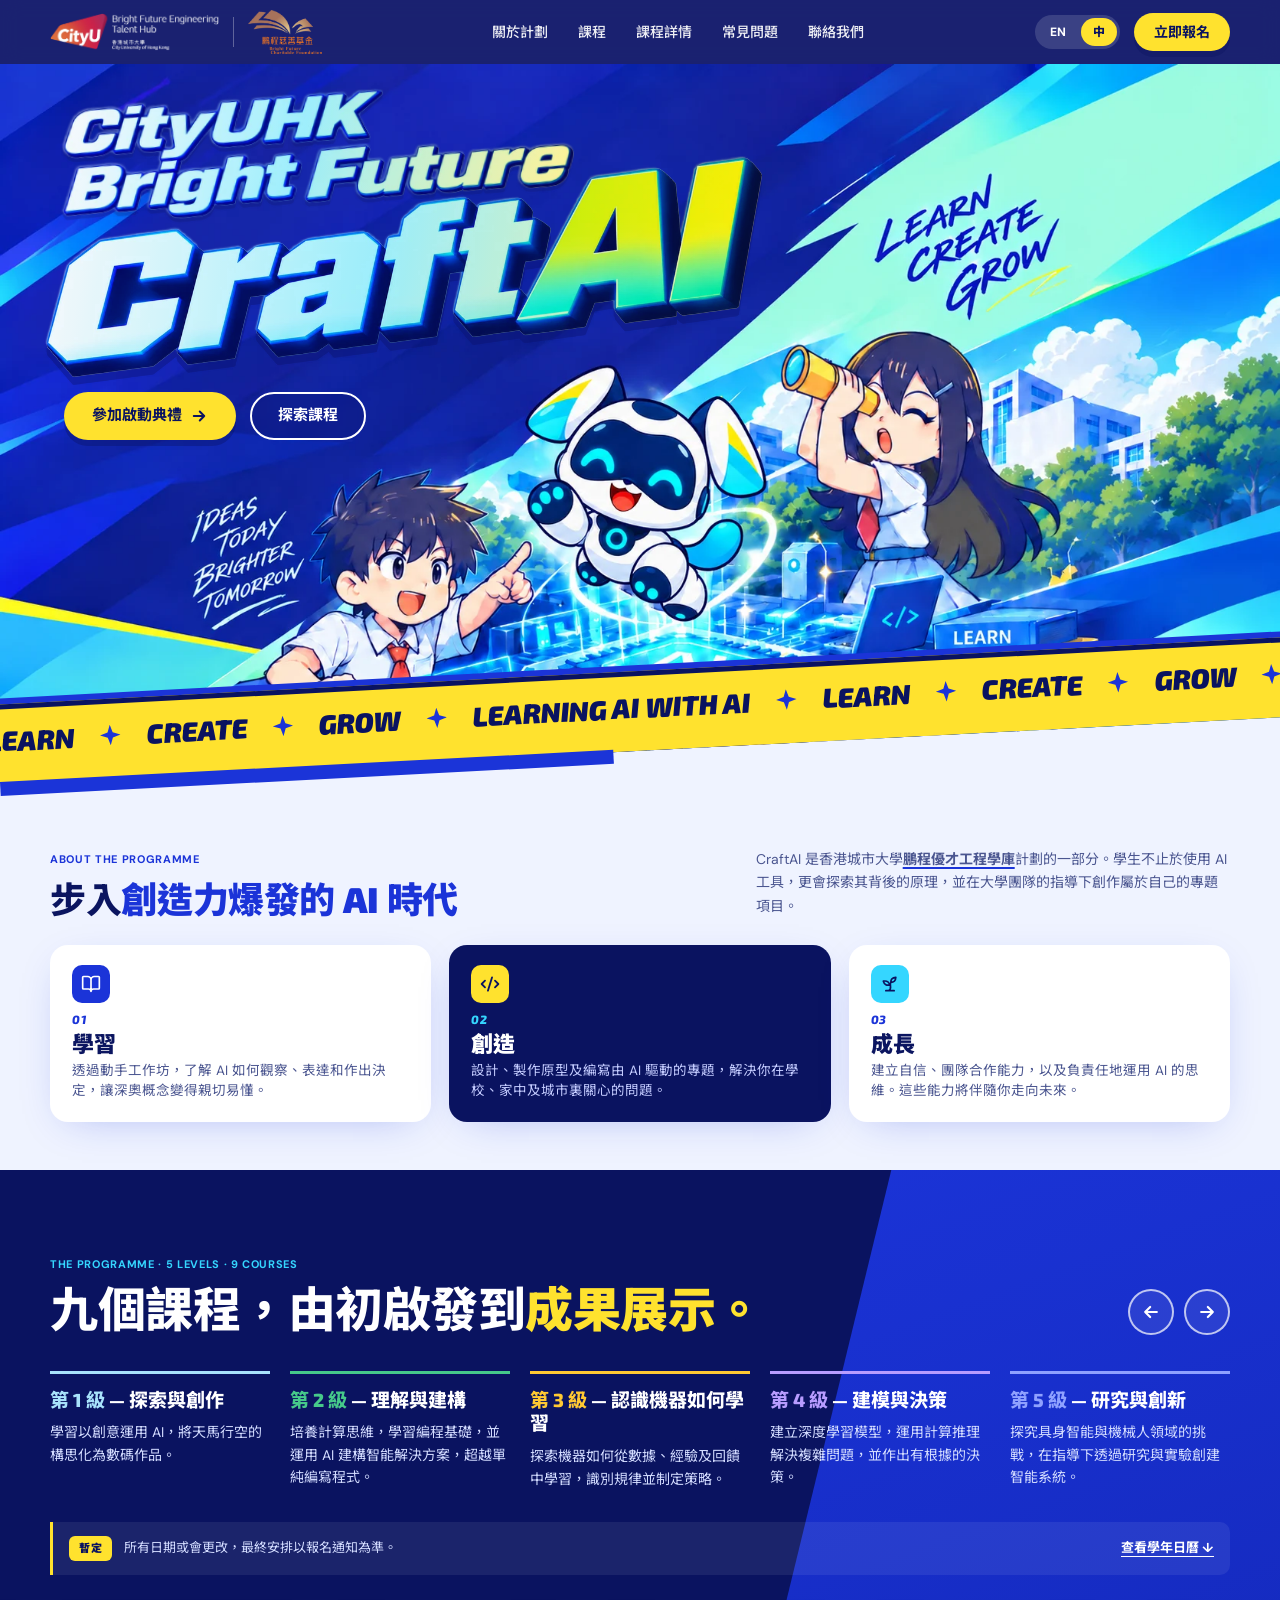
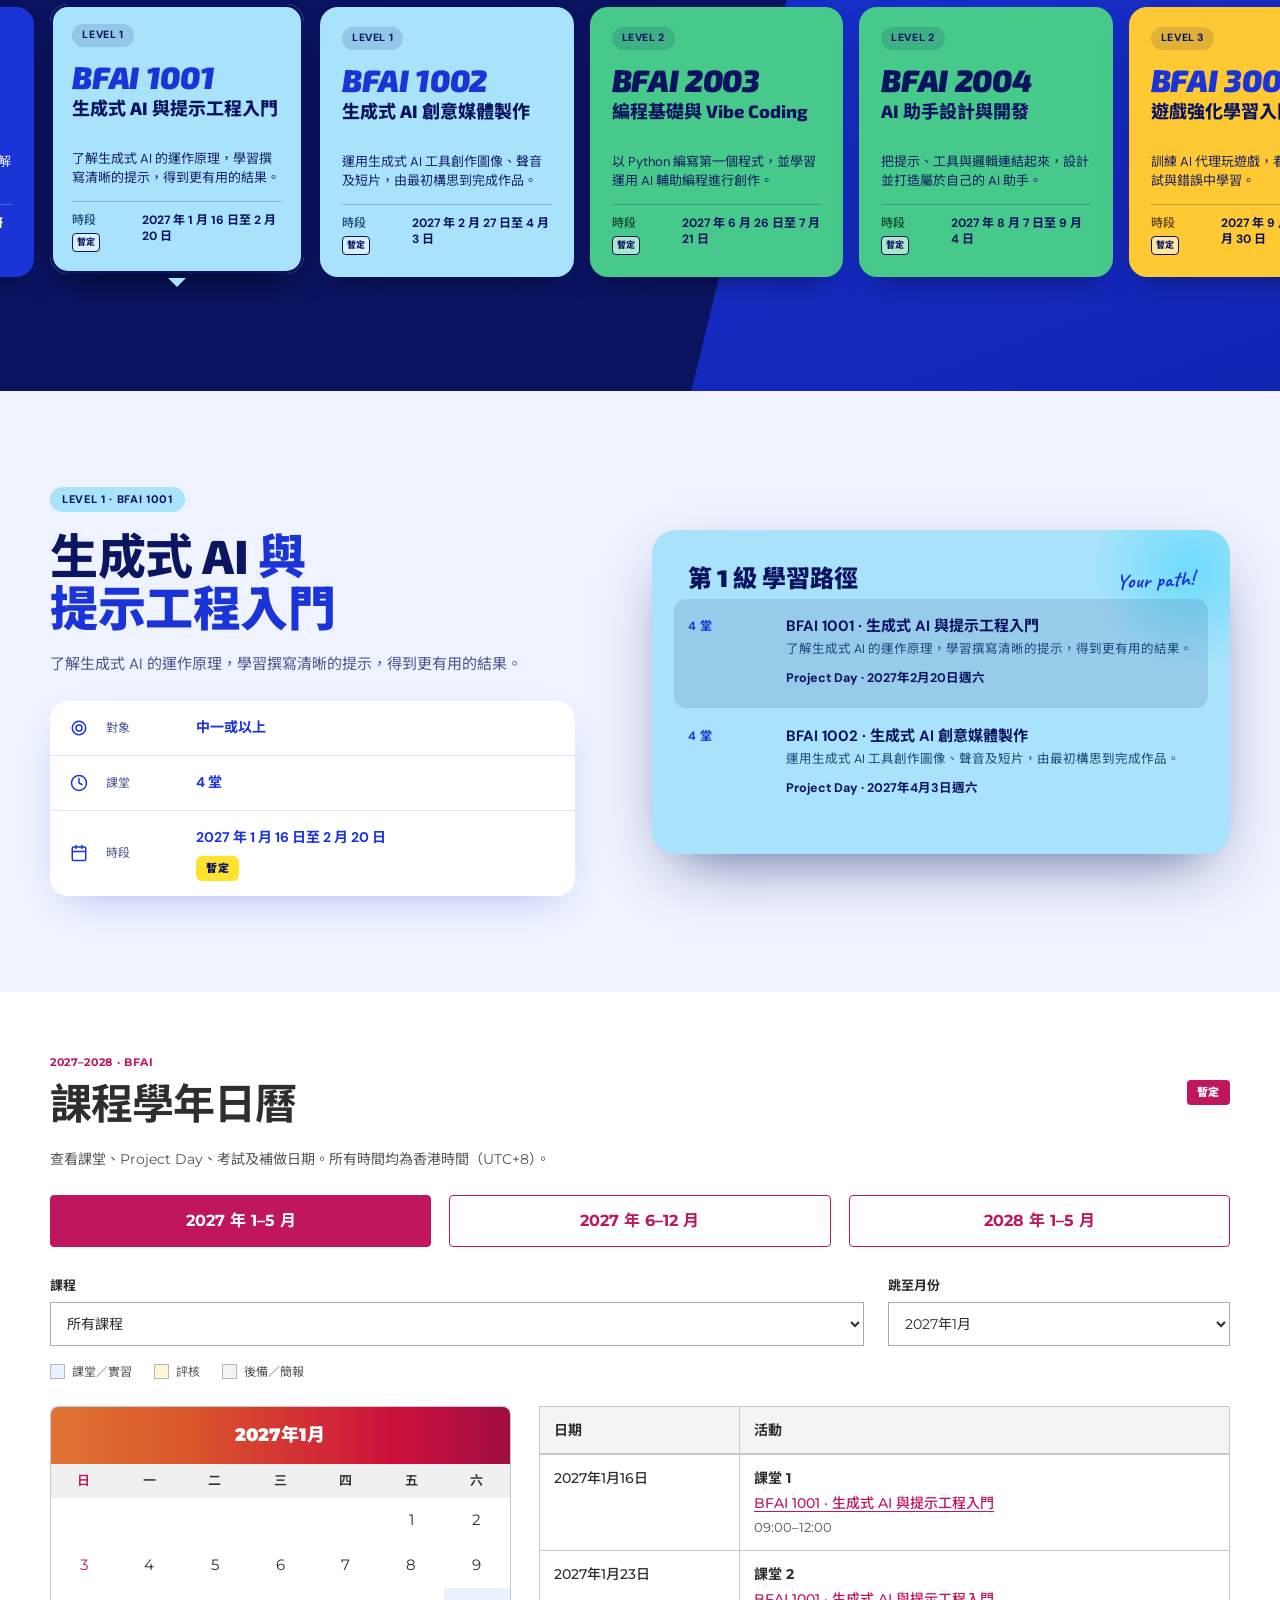
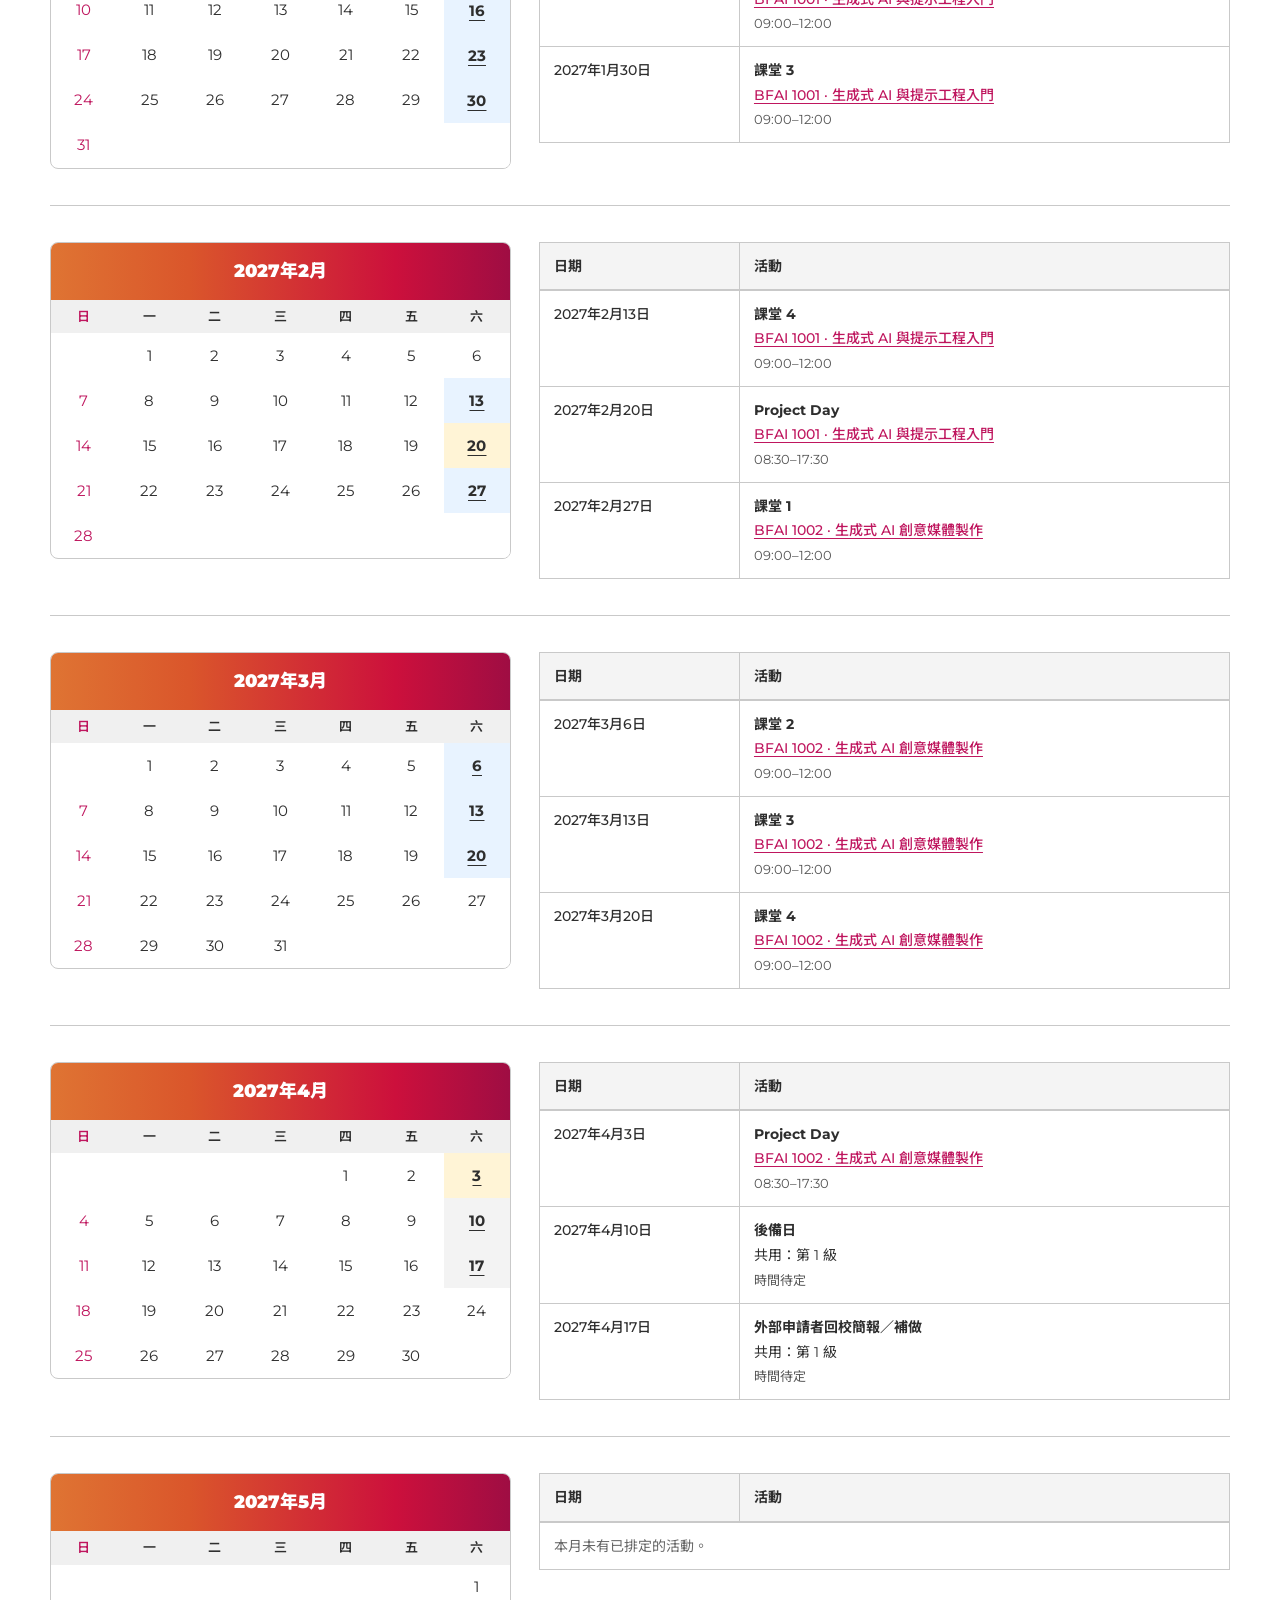
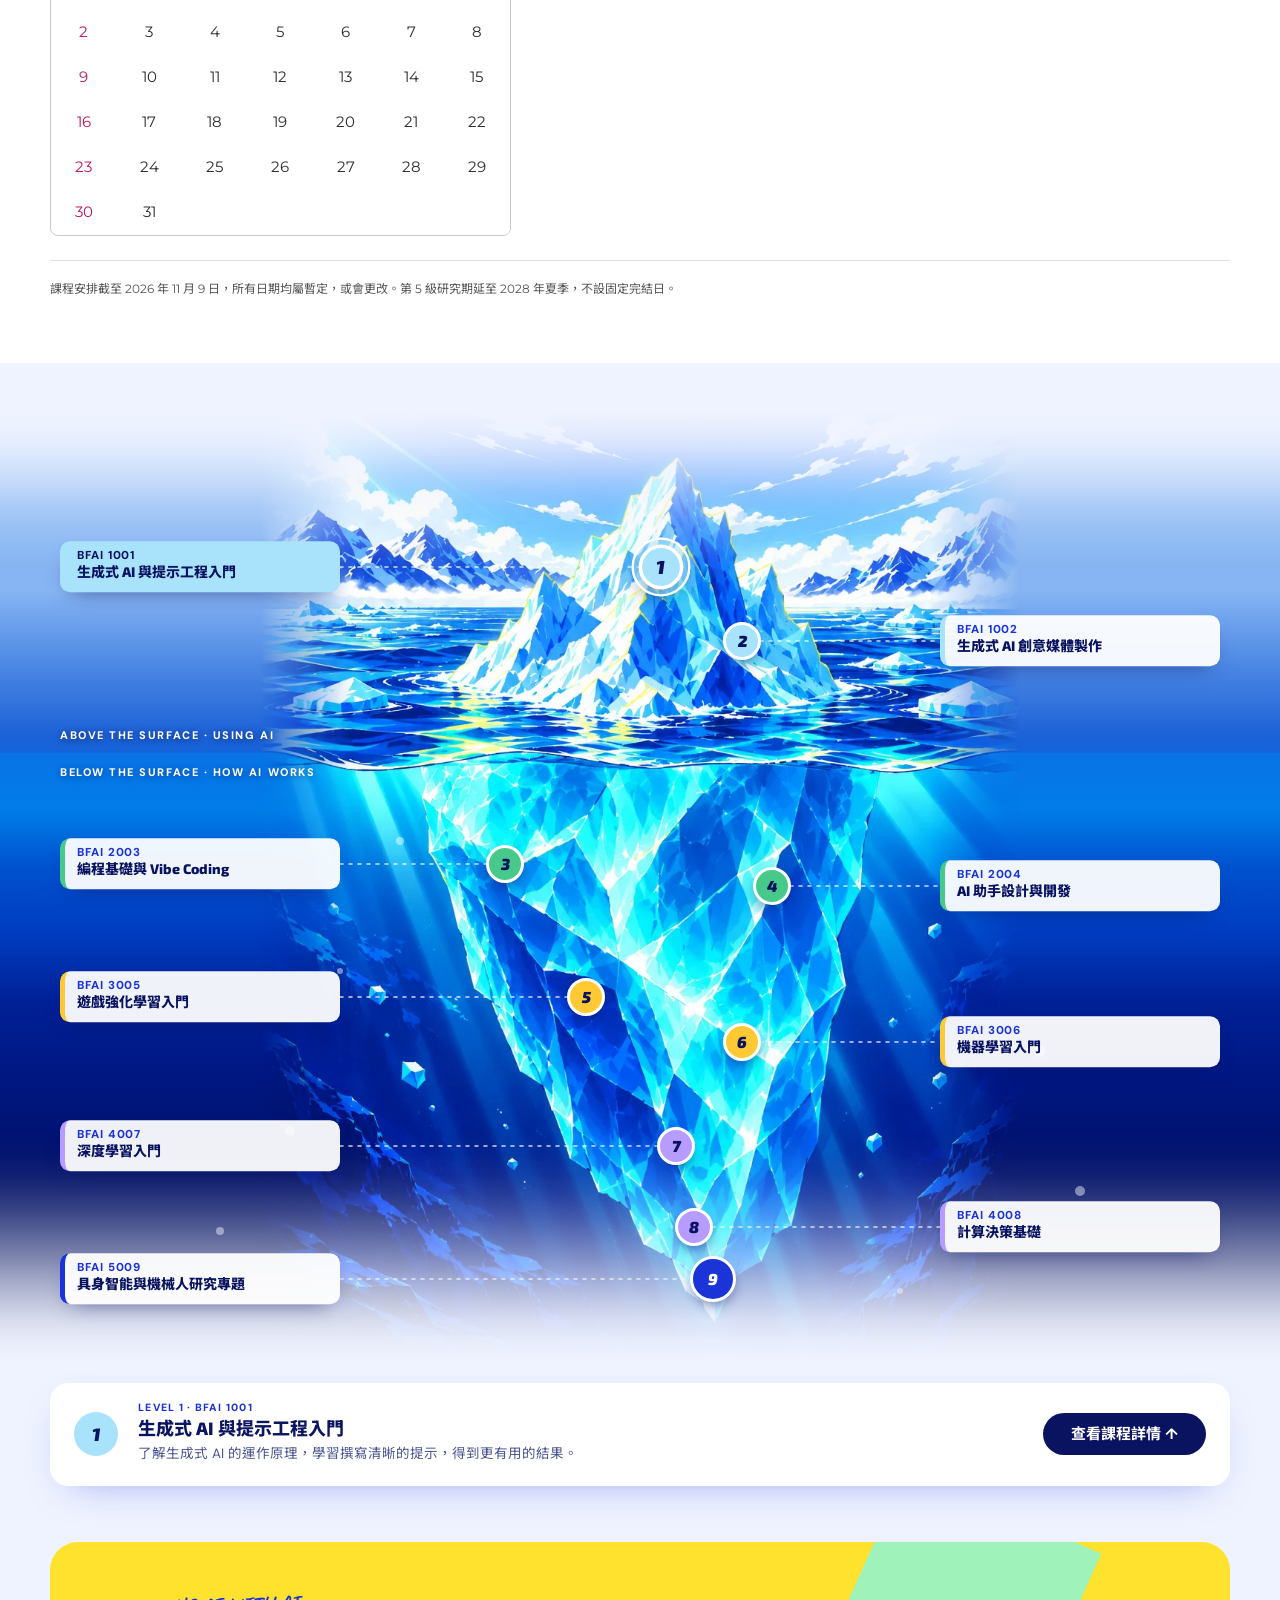
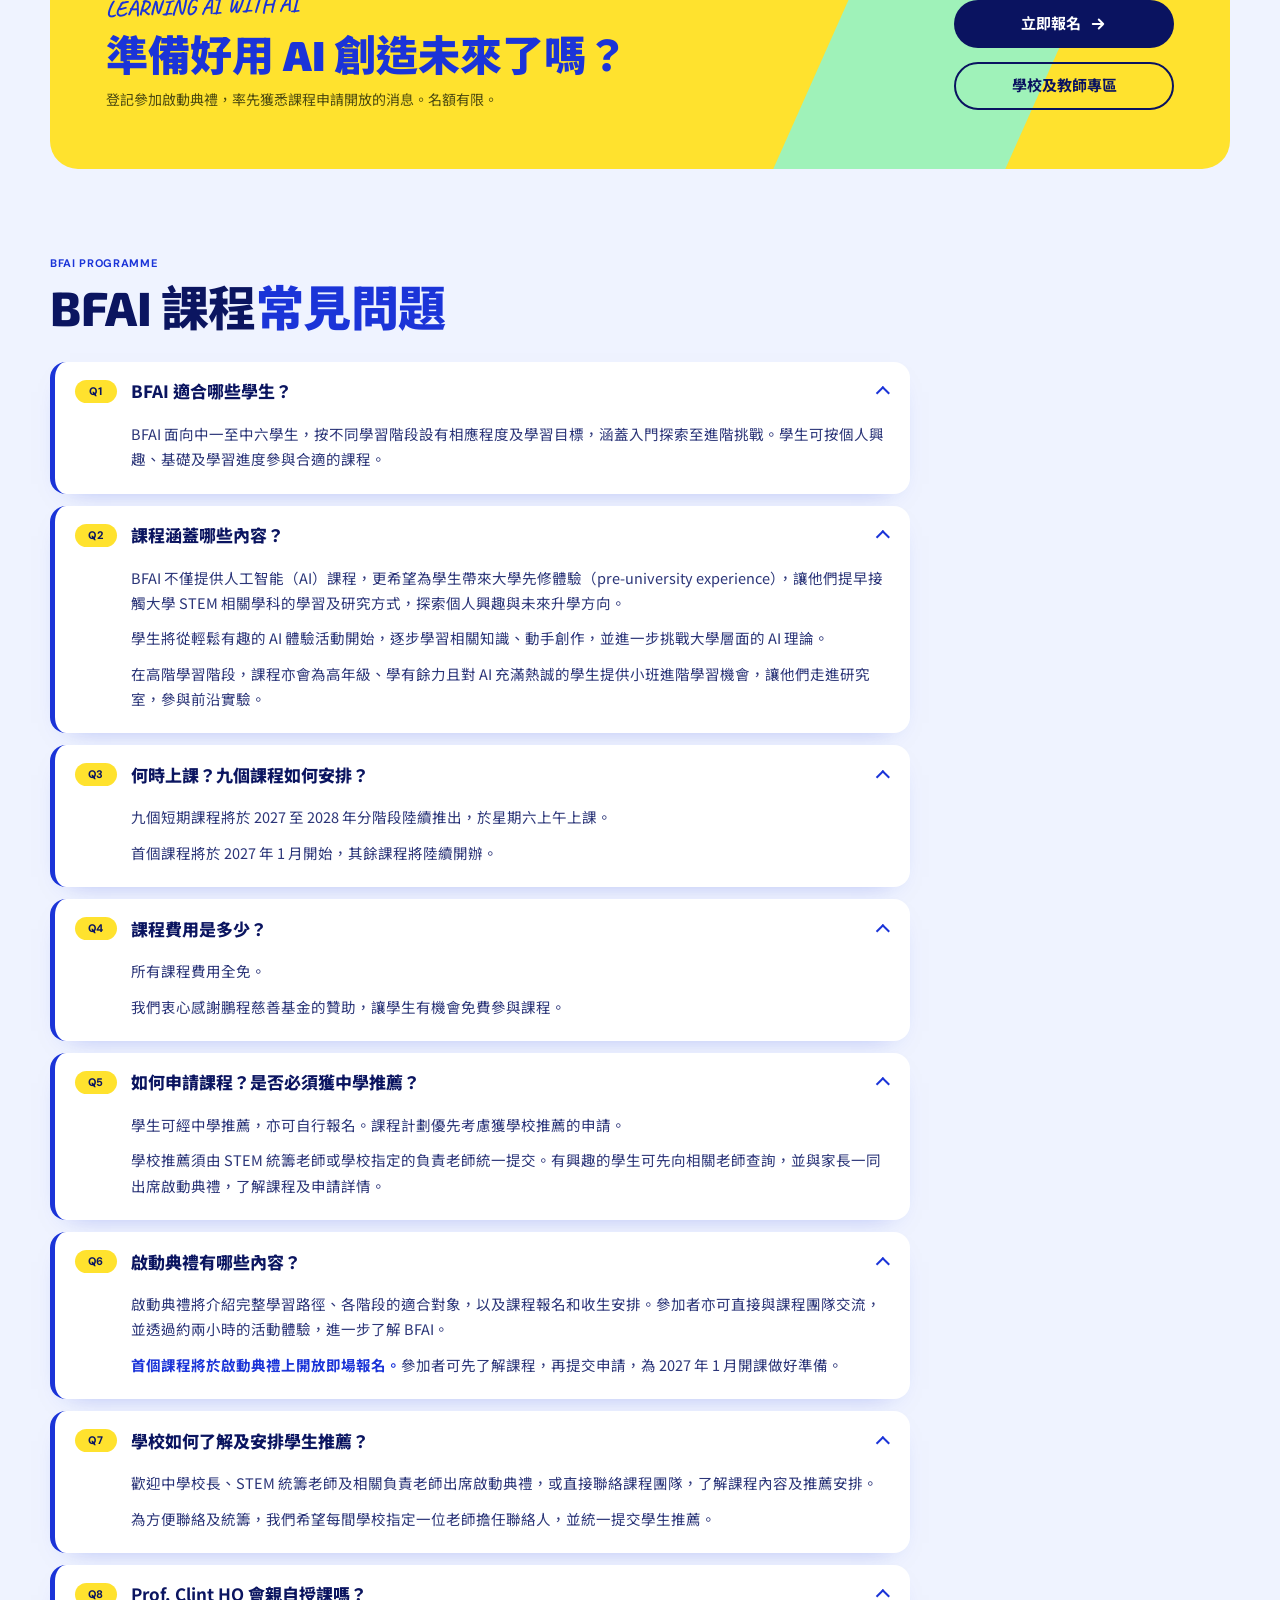
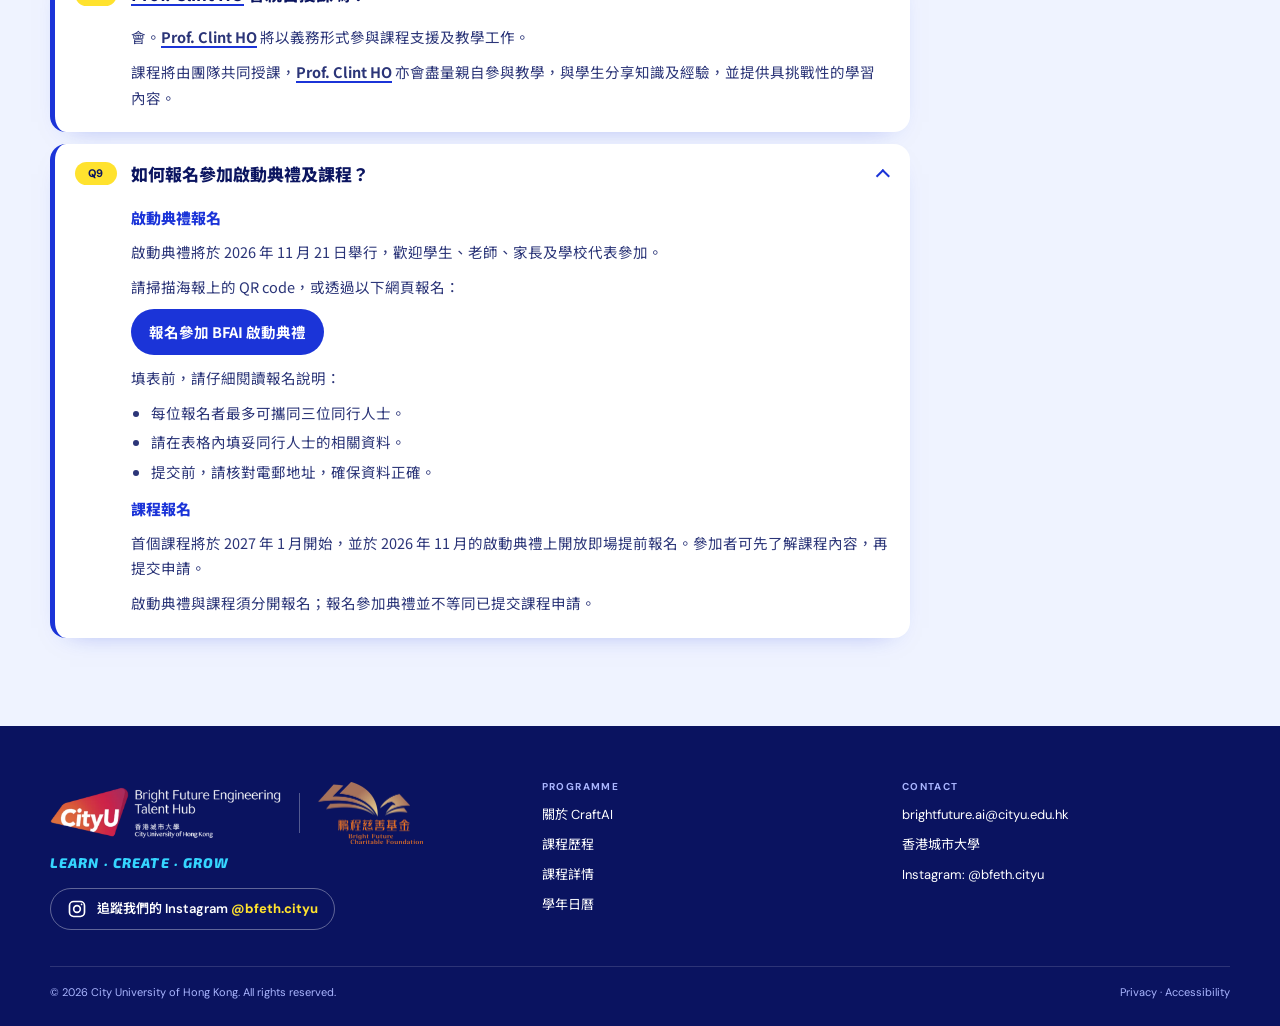
==== commit 1de03cee: "Remove duplicate course dates panel" ====
--- a/zh/index.html
+++ b/zh/index.html
@@ -202,7 +202,6 @@
     <div class="left" id="dLeft"></div>
     <div class="show" id="dShow"></div>
   </div>
-  <div class="wrap"><div class="course-dates" id="dDates" data-no-translate></div></div>
 </section>
 
 <section class="academic-calendar" id="academic-calendar" aria-labelledby="calendar-title">
--- a/assets/css/craftai-calendar.css
+++ b/assets/css/craftai-calendar.css
@@ -7,31 +7,7 @@
 .period-provisional { font: 800 9px/1.2 var(--f-body); color: var(--fg); background: rgba(255,255,255,.55); border: 1px solid currentColor; padding: 3px 4px; border-radius: 4px; }
 .step.lv5 .period-provisional { background: var(--yellow); color: var(--navy); }
 .date-status { display: inline-block; margin-top: 6px; }
-.course-dates { margin-top: 34px; padding: clamp(20px, 3vw, 32px); background: #fff; border: 1px solid var(--line); border-top: 4px solid var(--lv-bg, #1b34d8); border-radius: 18px; }
-.dates-heading, .dates-heading > div { display: flex; align-items: center; gap: 12px; flex-wrap: wrap; }
-.dates-heading { justify-content: space-between; margin-bottom: 22px; }
-.dates-heading h3 { font: 800 24px/1.2 var(--f-display); }
-.dates-calendar-link { border: 0; background: #eff3ff; color: #1b34d8; font: 700 13px/1.4 var(--f-body); padding: 10px 14px; border-radius: 8px; cursor: pointer; }
-.dates-calendar-link:hover { background: #dfe6ff; }
-.dates-columns { display: grid; grid-template-columns: 1fr 1fr; gap: 28px 40px; }
-.dates-columns h4 { font: 800 15px/1.4 var(--f-body); margin: 0 0 5px; }
-.dates-time { font-size: 12px; color: var(--muted); margin-bottom: 12px; }
-.class-date-list { display: grid; grid-template-columns: repeat(2, minmax(0, 1fr)); list-style: none; gap: 8px; padding: 0; margin: 0; }
-.class-date-list li { padding: 10px 12px; background: #eff3ff; border-radius: 8px; font-size: 13px; font-weight: 700; }
-.date-event-list { list-style: none; margin: 0; padding: 0; display: grid; gap: 12px; }
-.date-event { display: grid; grid-template-columns: 1fr auto; gap: 2px 12px; border-bottom: 1px solid var(--line); padding-bottom: 10px; font-size: 13px; }
-.date-event strong { grid-column: 1 / -1; font-size: 12px; color: var(--muted); }
-.date-event time { font-weight: 700; }
-.date-event > span { font-size: 12px; }
-.research-dates-note { margin-top: 12px; font-size: 13px; color: var(--muted); }
-.dates-footnote { margin-top: 20px; font-size: 12px; color: var(--muted); }
 .show .path-assessment { font-weight: 700; color: var(--lv-fg); margin-top: 8px; }
-@media (max-width: 720px) {
-  .dates-columns { grid-template-columns: minmax(0, 1fr); }
-  .dates-heading h3 { font-size: 21px; }
-  .date-event { grid-template-columns: minmax(0, 1fr); }
-}
-@media (max-width: 380px) { .class-date-list { grid-template-columns: minmax(0, 1fr); } }
 
 /* Calendar layout follows CityUHK's stacked academic-calendar month rows. */
 .academic-calendar { padding-block: clamp(40px, 6vw, 76px); background: #fff; }
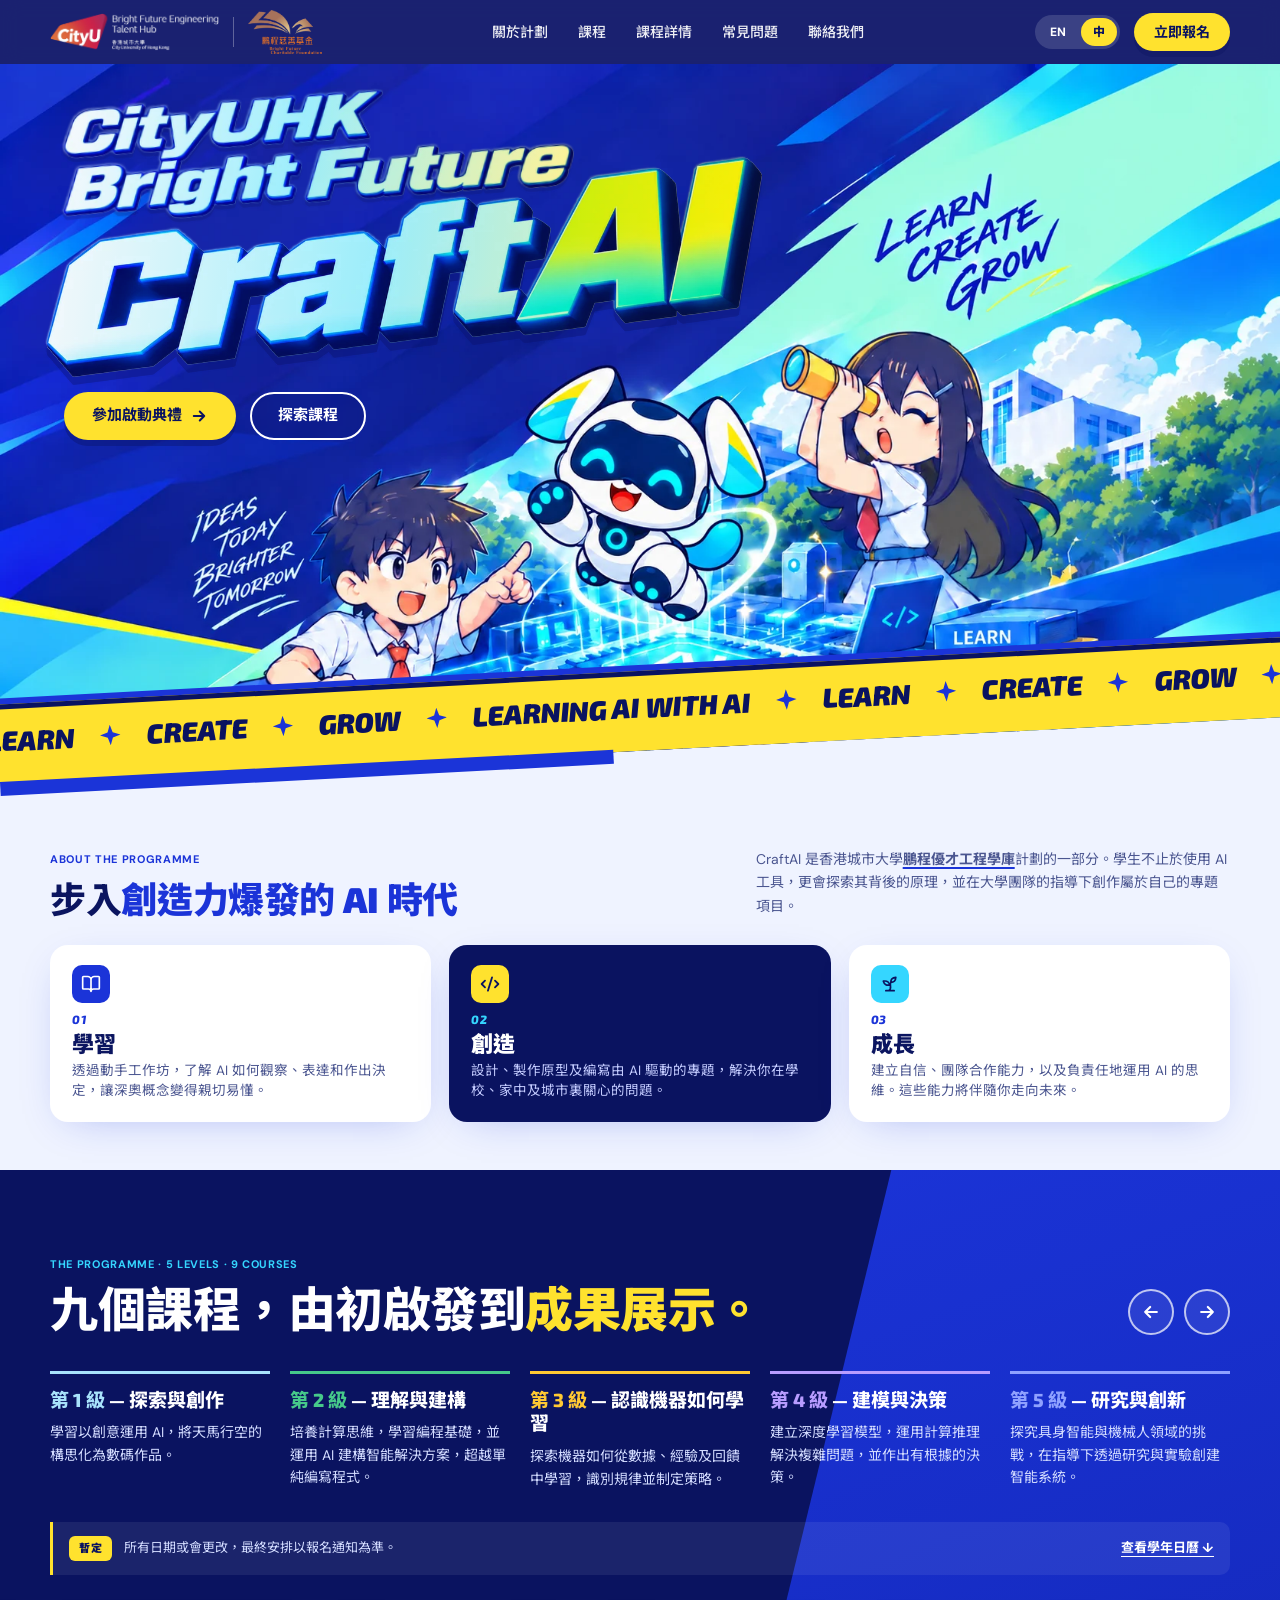
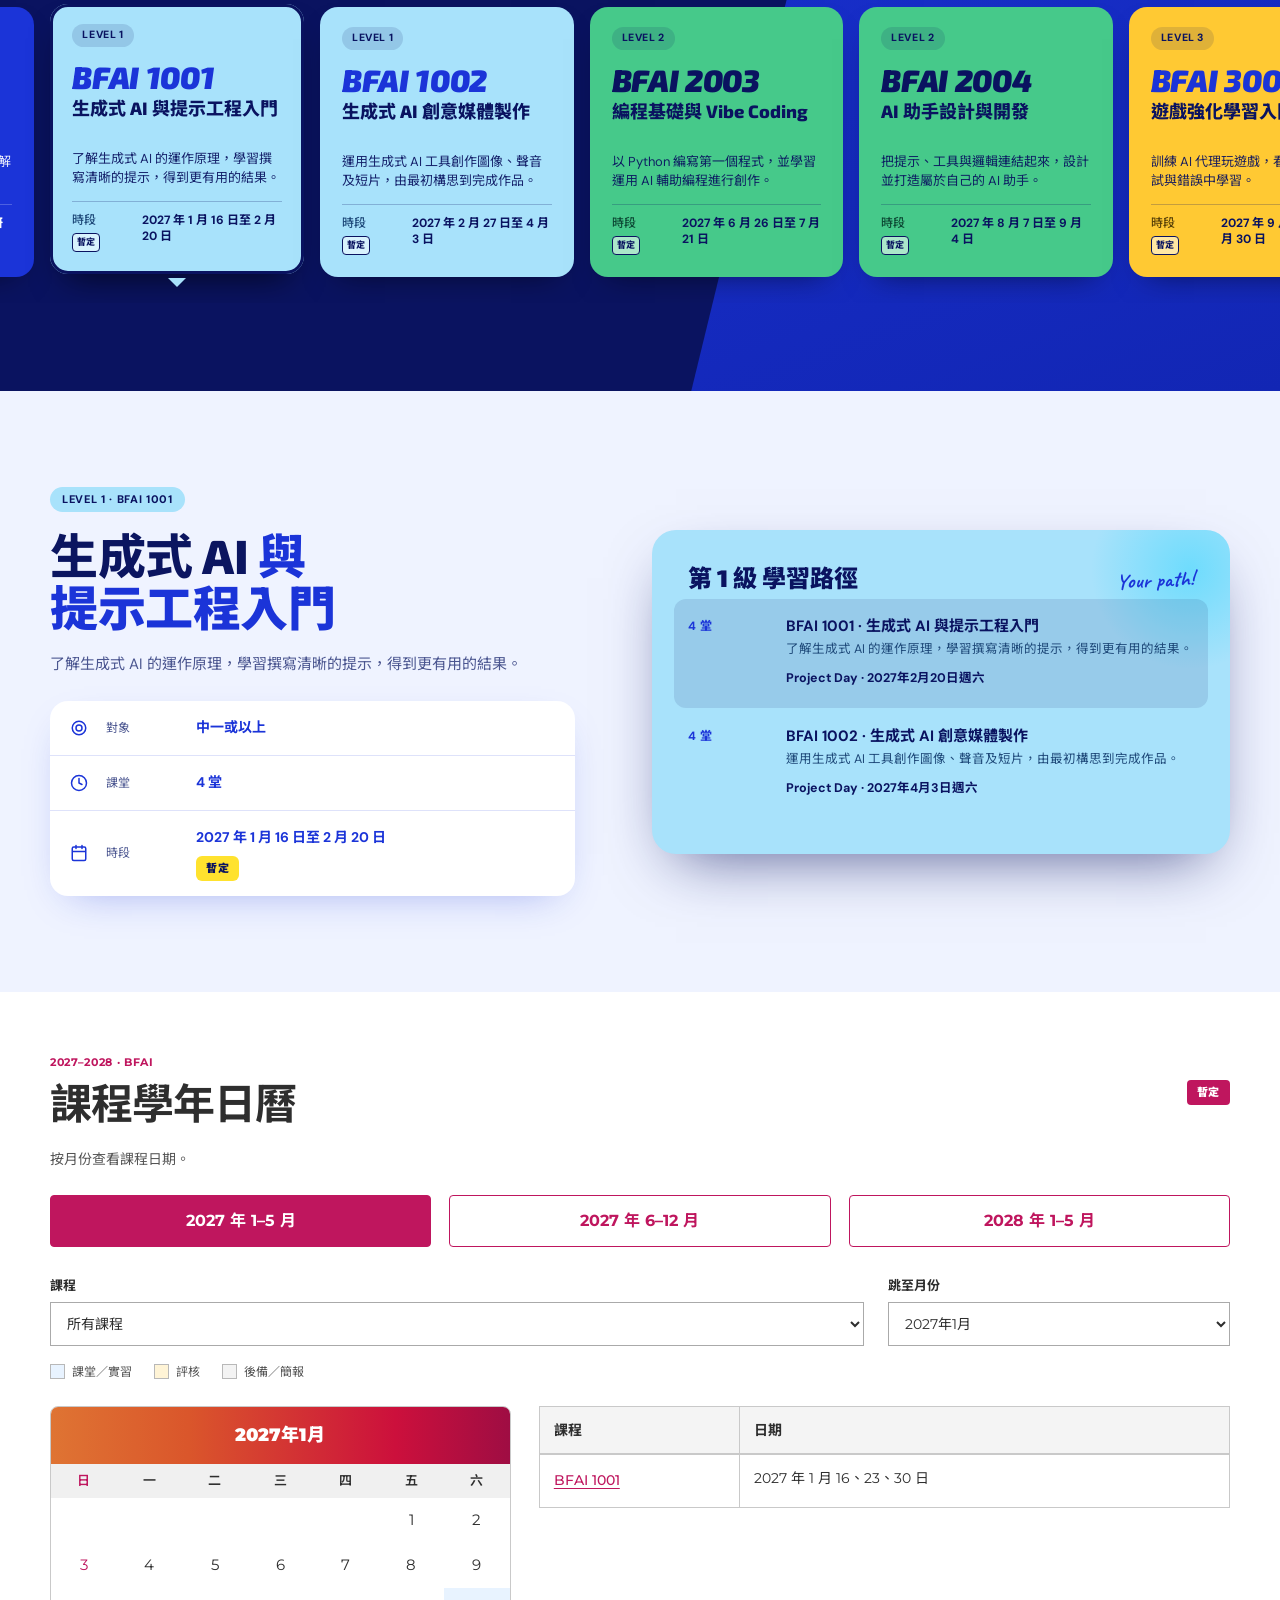
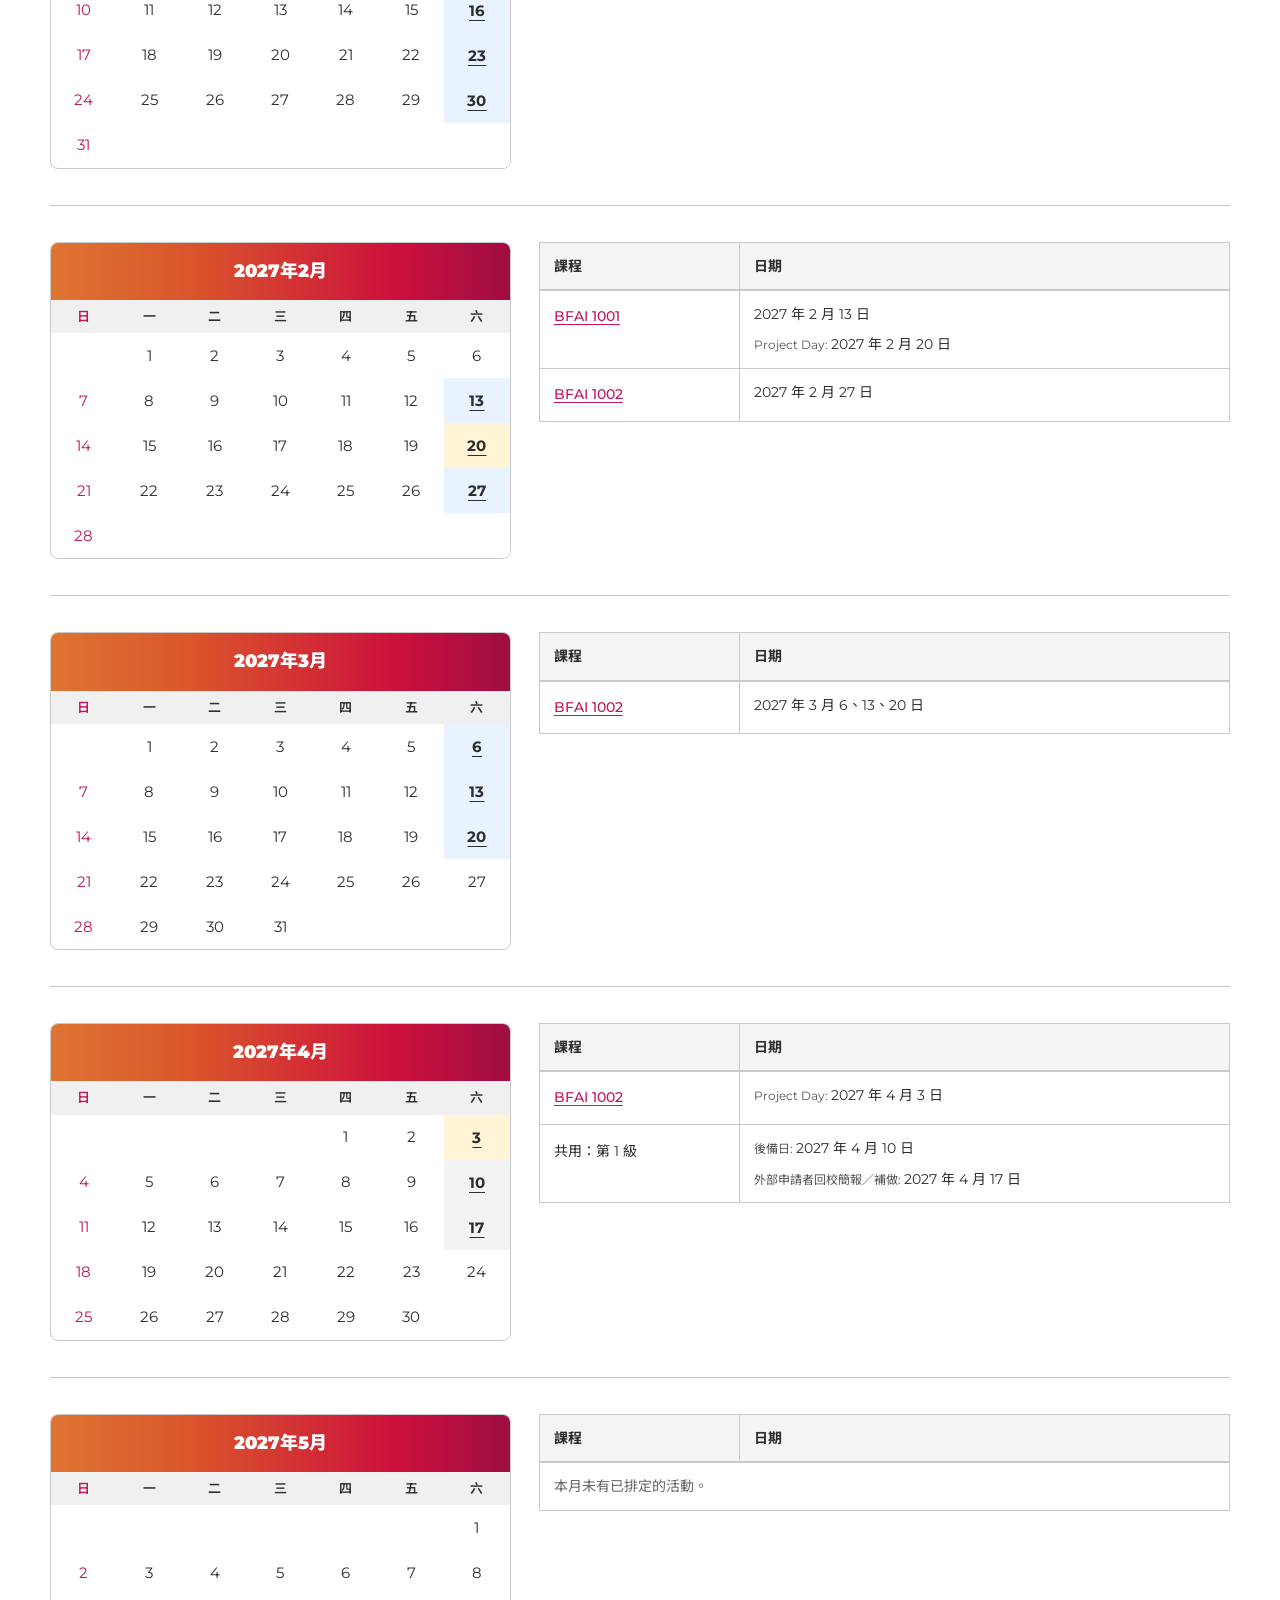
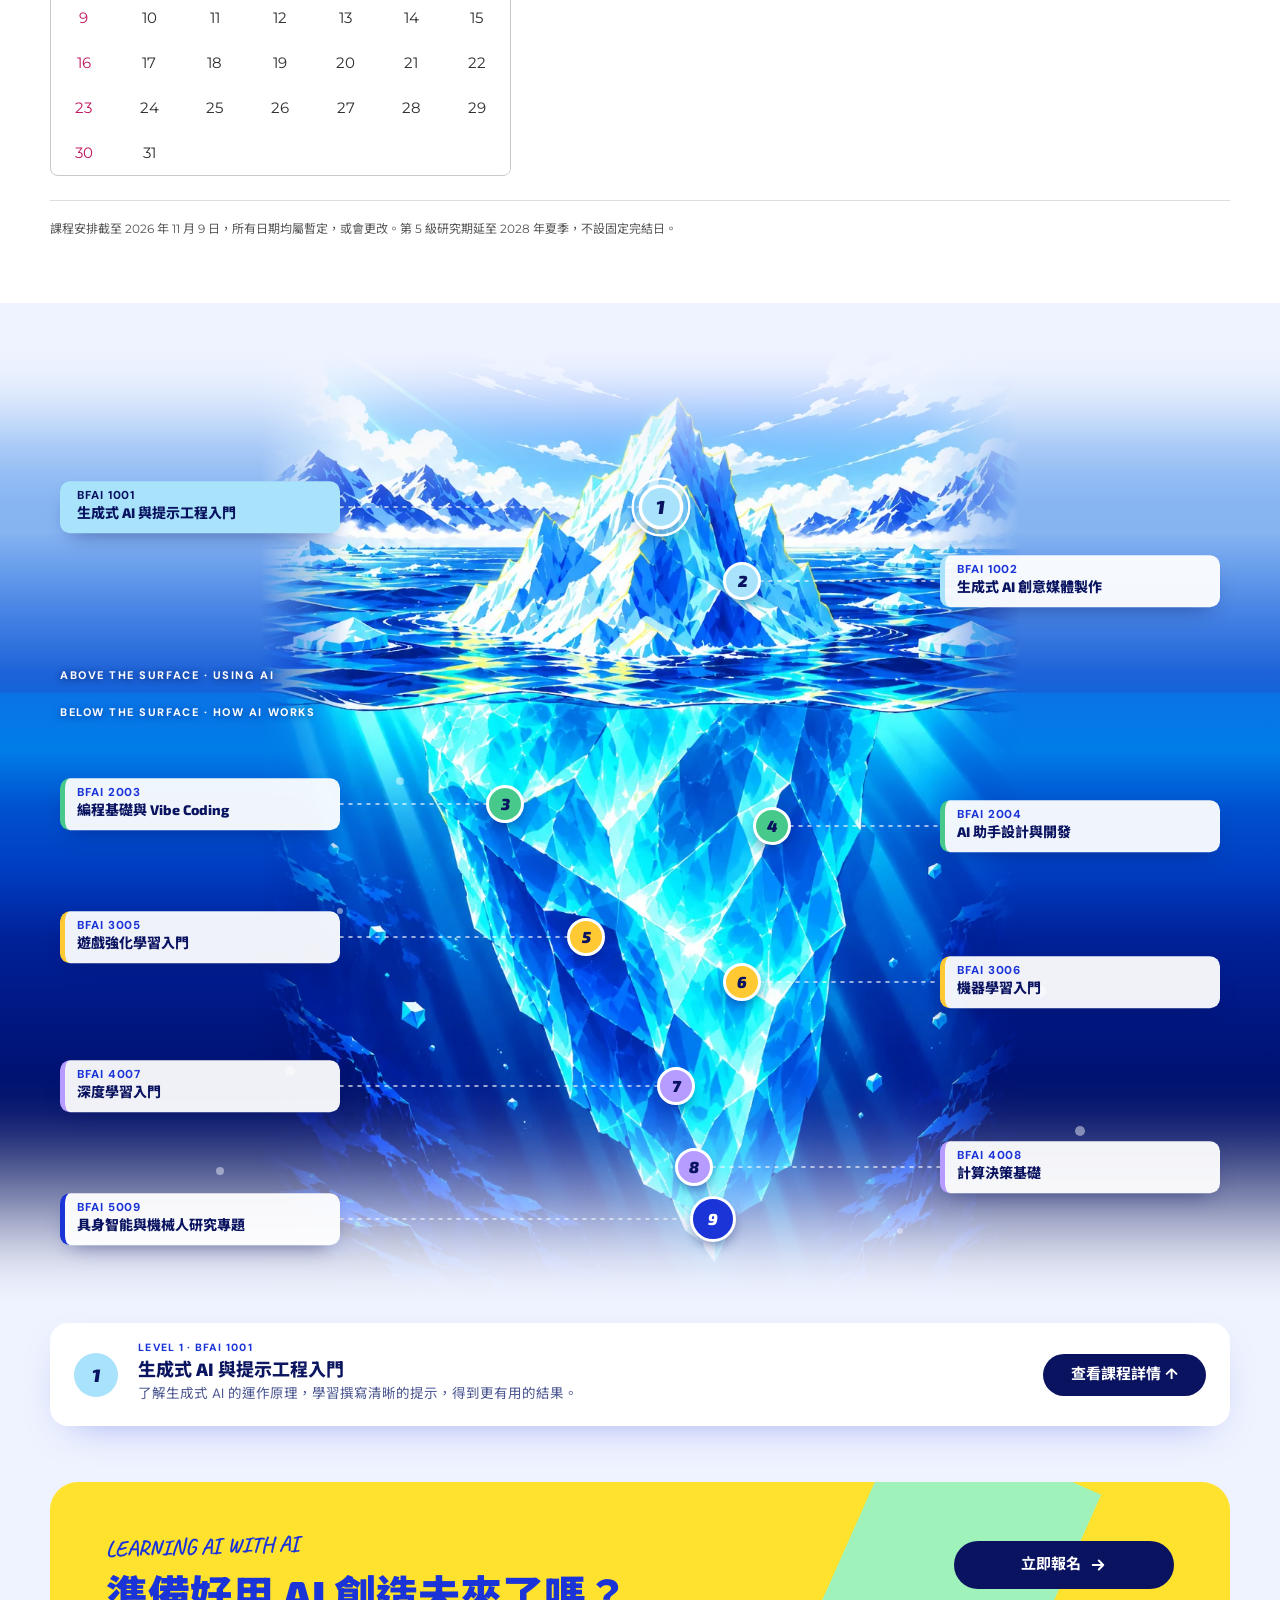
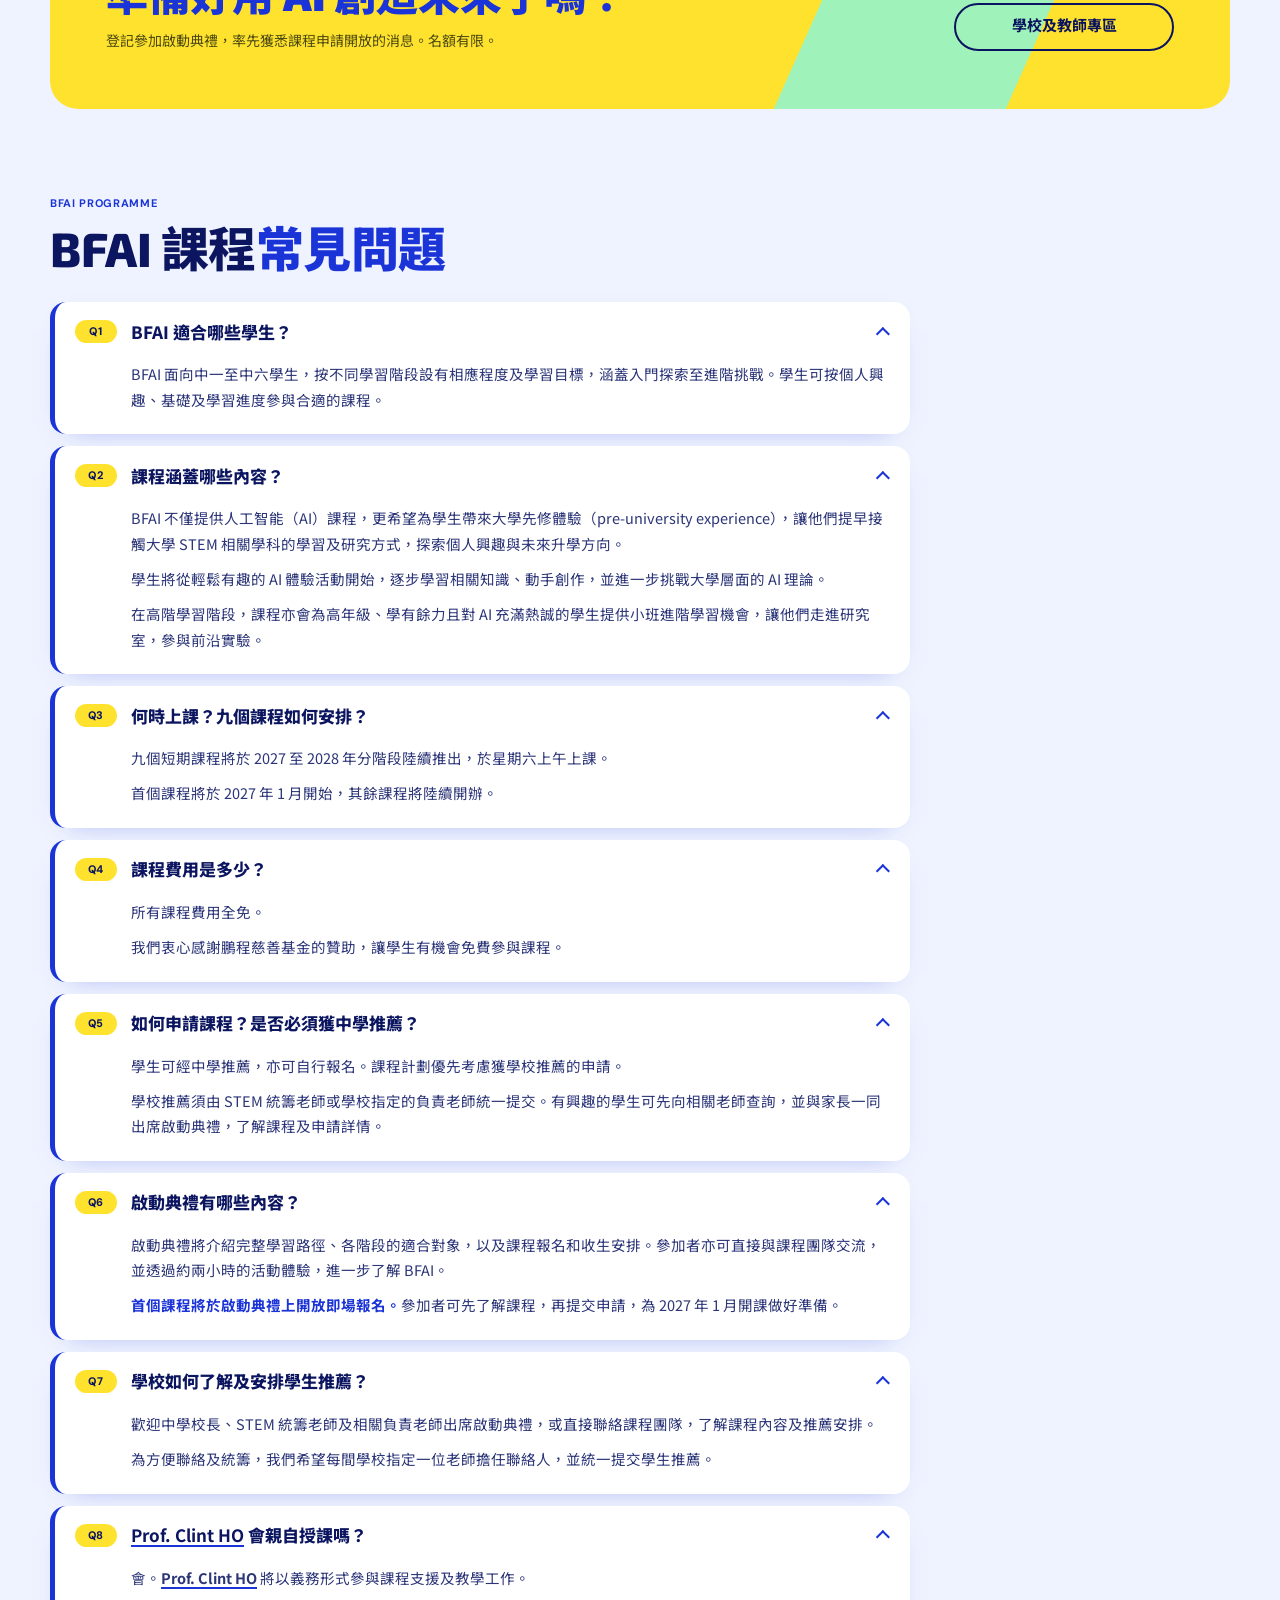
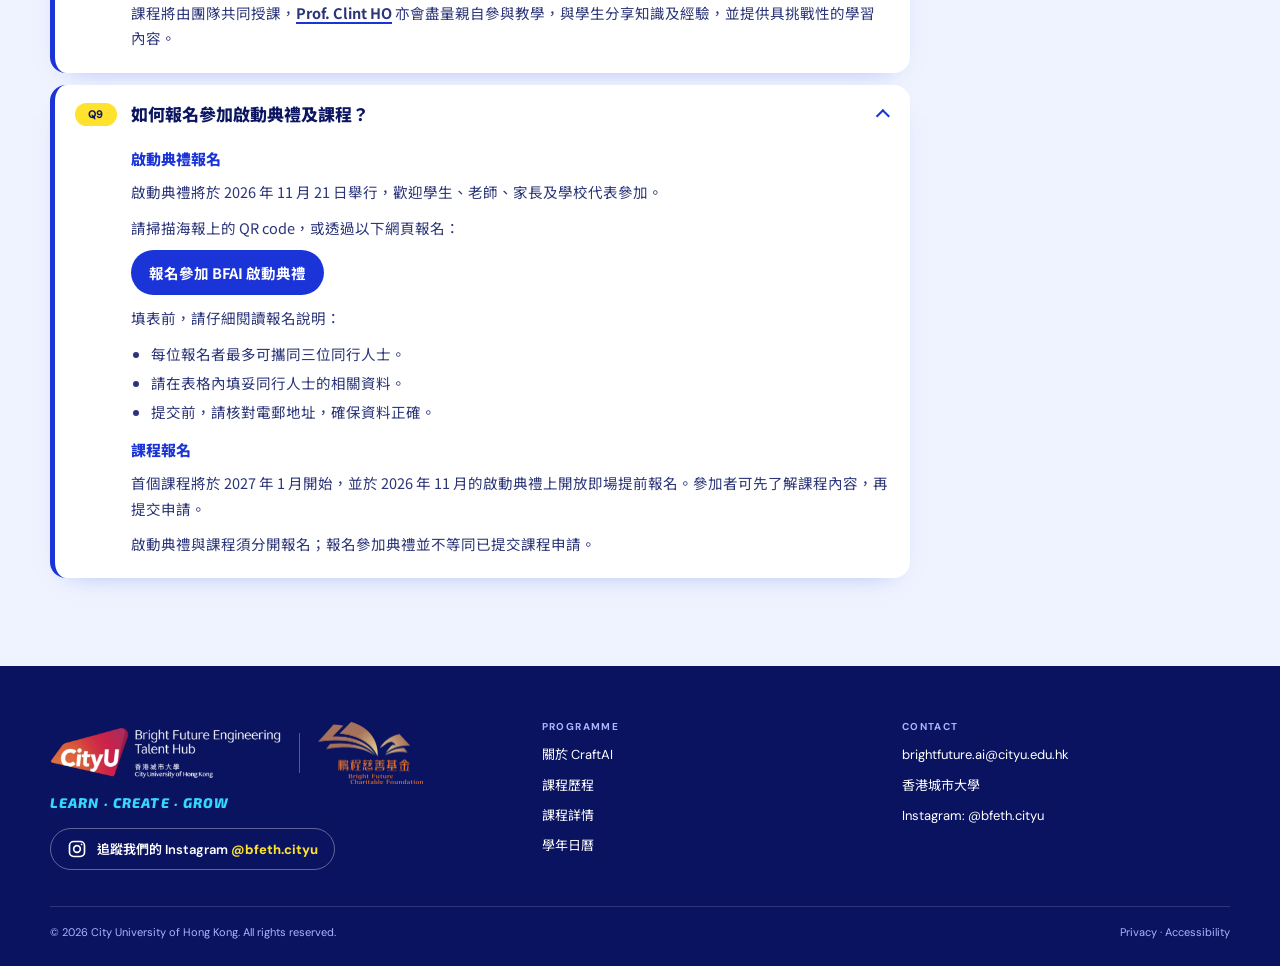
==== commit 3f23f09c: "Condense academic calendar to course date lists" ====
--- a/zh/index.html
+++ b/zh/index.html
@@ -213,7 +213,7 @@
       </div>
       <strong class="provisional-badge" data-zh="暫定">Provisional</strong>
     </div>
-    <p class="calendar-intro" data-zh="查看課堂、Project Day、考試及補做日期。所有時間均為香港時間（UTC+8）。">Browse class, Project Day, exam and make-up dates. All times are Hong Kong time (UTC+8).</p>
+    <p class="calendar-intro" data-zh="按月份查看課程日期。">Browse course dates by month.</p>
     <div id="calendarApp" data-no-translate>
       <noscript><p data-zh="請啟用 JavaScript 以瀏覽日曆；上方課程卡仍列有暫定日期。">Enable JavaScript to browse the calendar. Provisional course periods are listed above.</p></noscript>
     </div>
--- a/assets/css/craftai-calendar.css
+++ b/assets/css/craftai-calendar.css
@@ -56,13 +56,12 @@
 .cityu-events-table th, .cityu-events-table td { border: 1px solid #c9c9c9; padding: 12px 14px; text-align: left; vertical-align: top; overflow-wrap: anywhere; }
 .cityu-events-table th { font-weight: 700; background: #f4f4f4; }
 .cityu-events-table th:first-child { width: 29%; }
-.cityu-event-date { font-weight: 500; }
-.cityu-event-entry + .cityu-event-entry { margin-top: 12px; padding-top: 12px; border-top: 1px solid #ddd; }
-.cityu-event-kind { display: block; font-weight: 700; }
 .cityu-course-link { border: 0; padding: 0; margin: 3px 0; display: block; border-radius: 0; background: none; color: #bf165e; text-align: left; font-size: 14px !important; line-height: 1.55 !important; font-weight: 500 !important; text-decoration: underline; text-decoration-thickness: 1px; text-underline-offset: 3px; }
+.cityu-date-line { margin: 0; }
+.cityu-date-line + .cityu-date-line { margin-top: 8px; }
+.cityu-date-kind { font-size: 12px; color: #555; }
 .cityu-course-link:hover { color: #8d0e42; }
 .cityu-shared-level { display: block; margin: 3px 0; }
-.cityu-event-time { display: block; color: #555; font-size: 13px; }
 .cityu-clear-date { display: block; margin-bottom: 10px; padding: 0; border: 0; border-radius: 0; background: none; color: #bf165e; font-size: 13px !important; text-align: left; text-decoration: underline; text-underline-offset: 3px; }
 .cityu-empty-month { color: #666; font-size: 14px; }
 .cityu-empty-period { padding: 24px; border: 1px solid #c9c9c9; color: #555; }
@@ -93,7 +92,6 @@
   .cityu-events-table { font-size: 13px !important; }
   .cityu-events-table th, .cityu-events-table td { padding: 9px; }
   .cityu-course-link { font-size: 13px !important; }
-  .cityu-event-time { font-size: 12px; }
 }
 
 /* Match CityUHK's academic-calendar heading and typography within this section. */
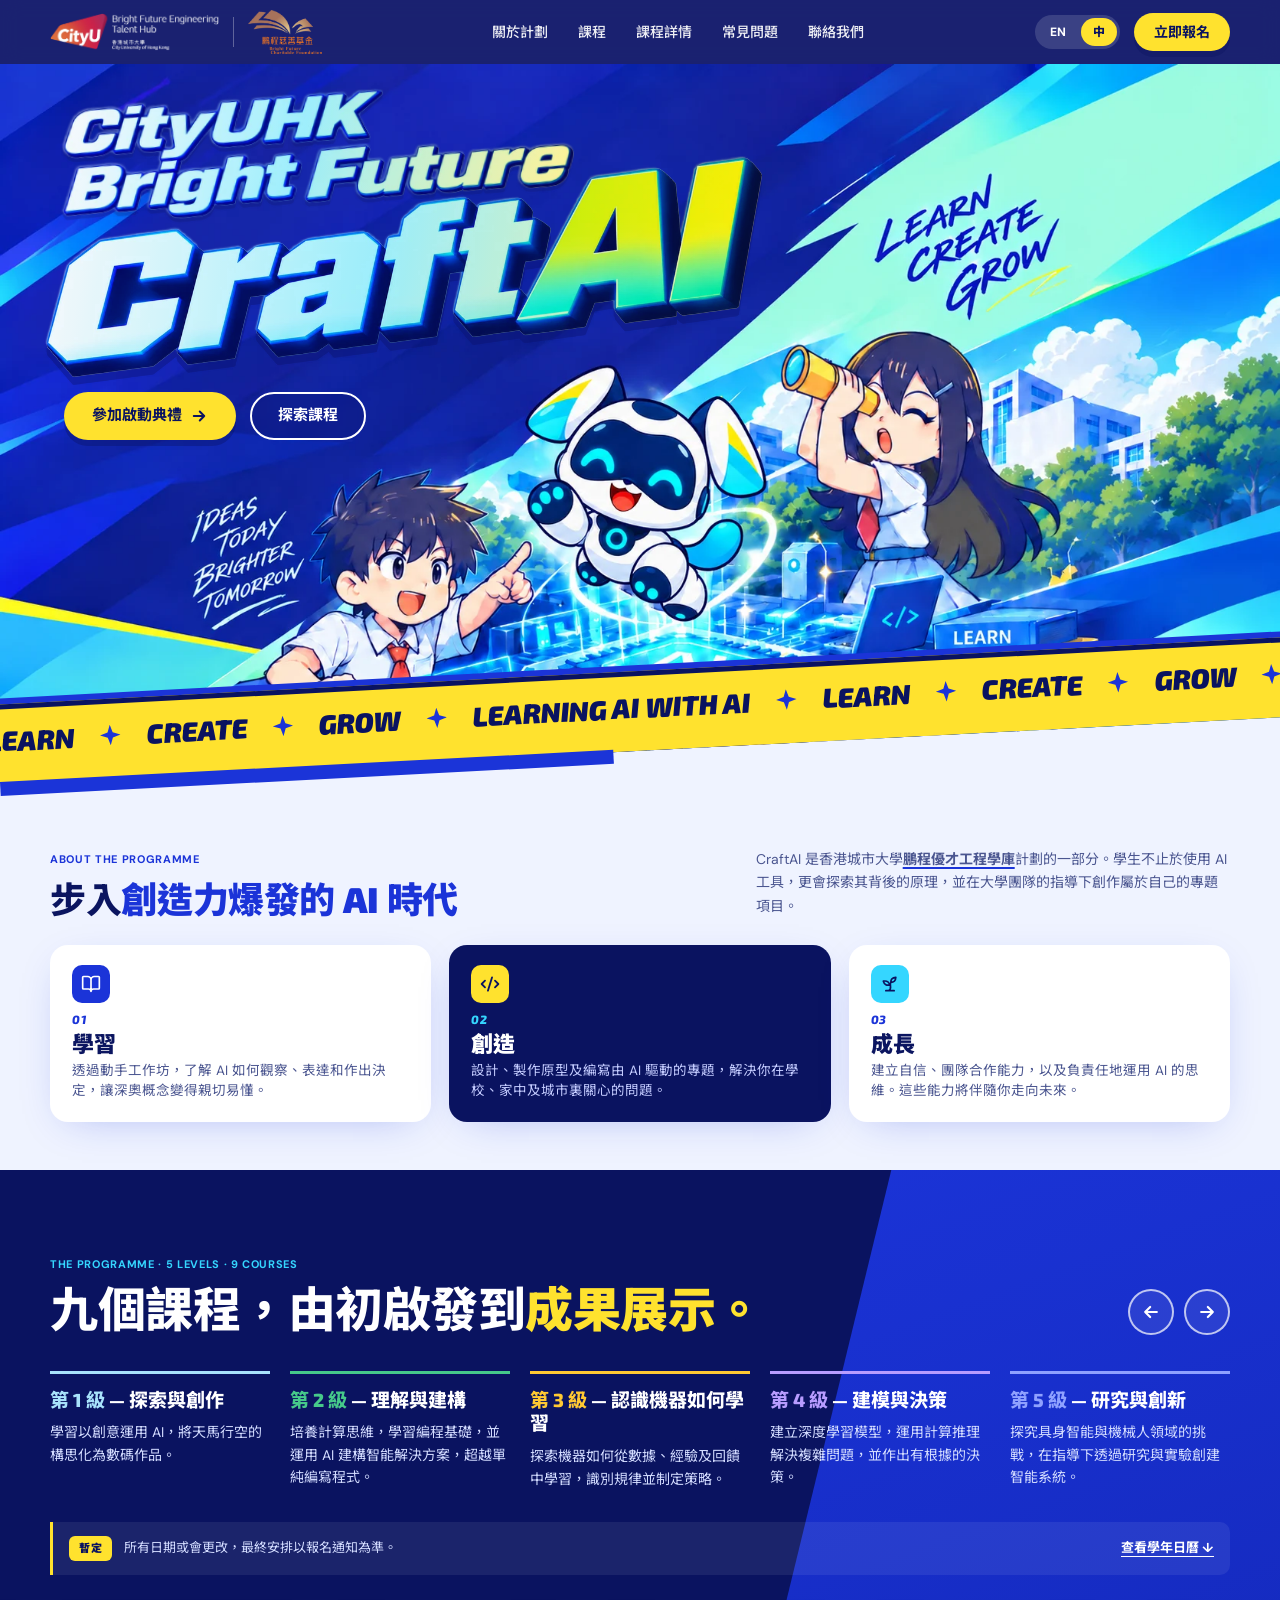
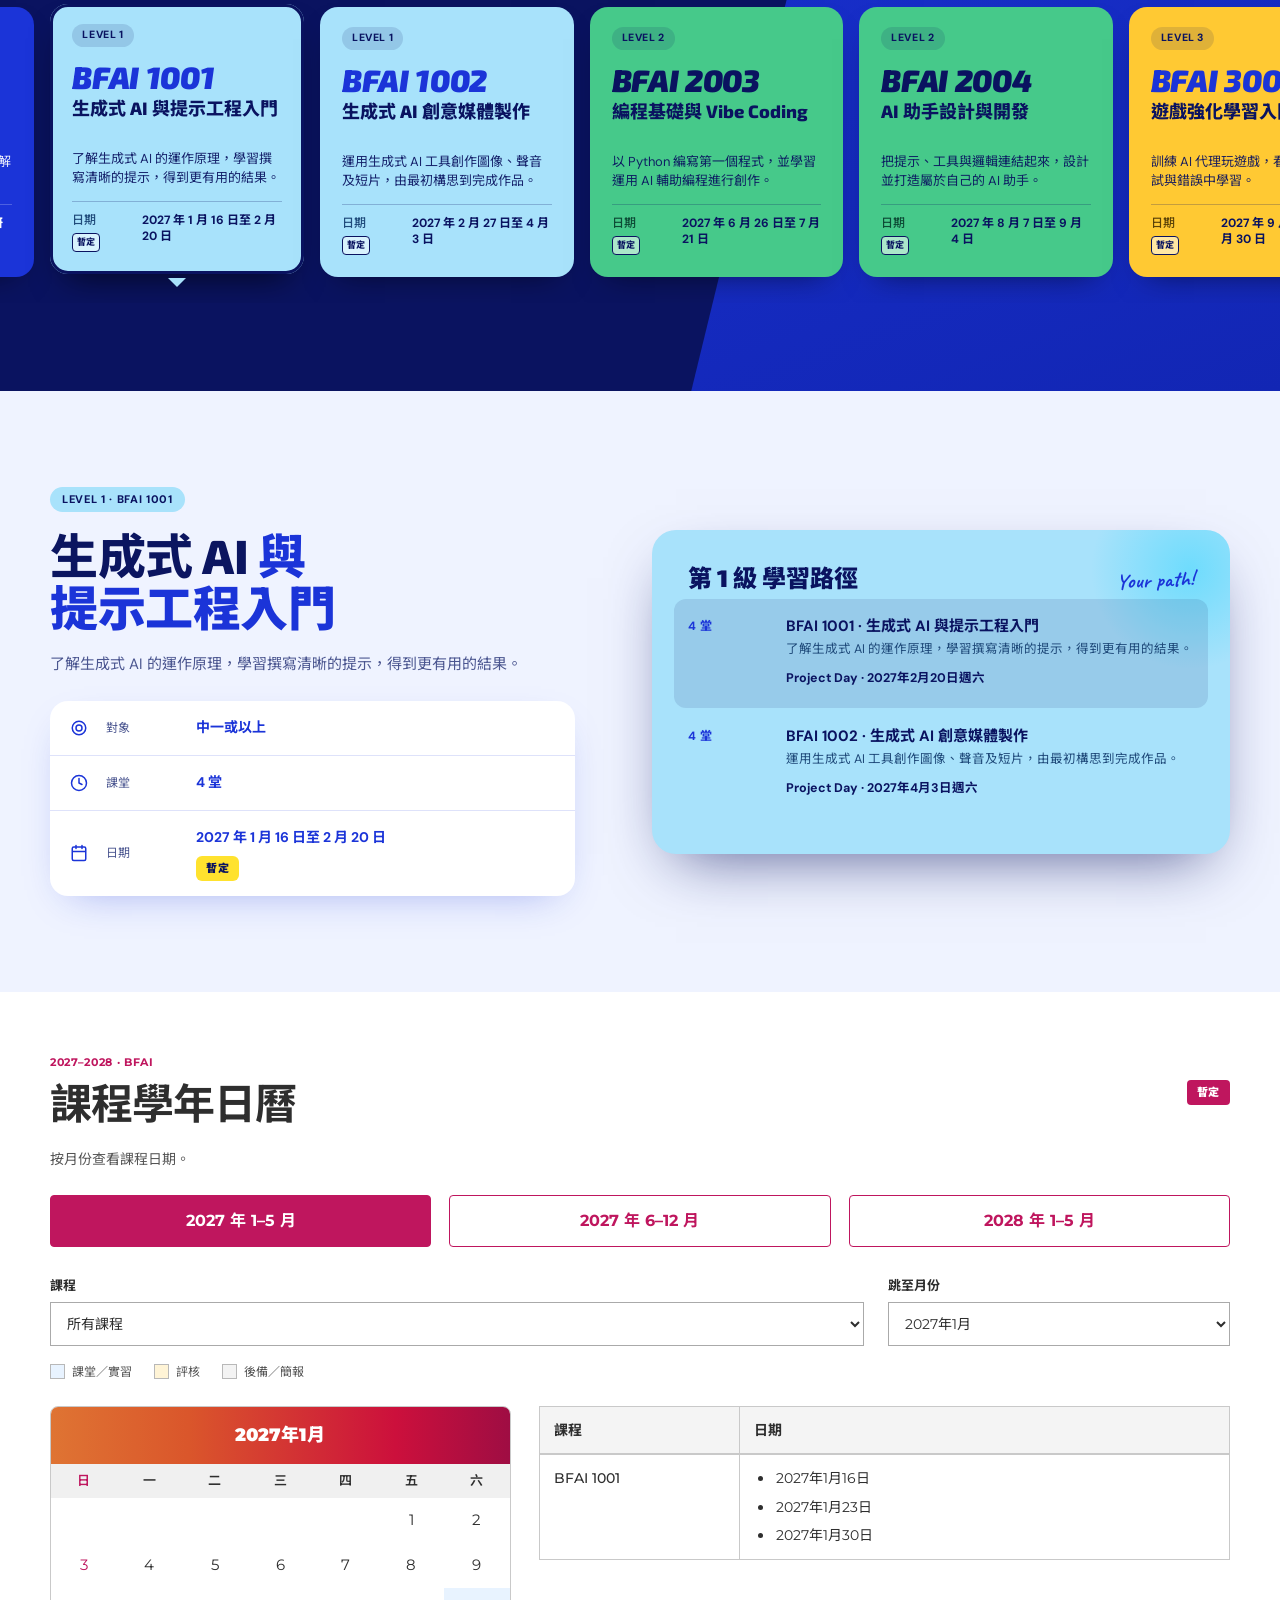
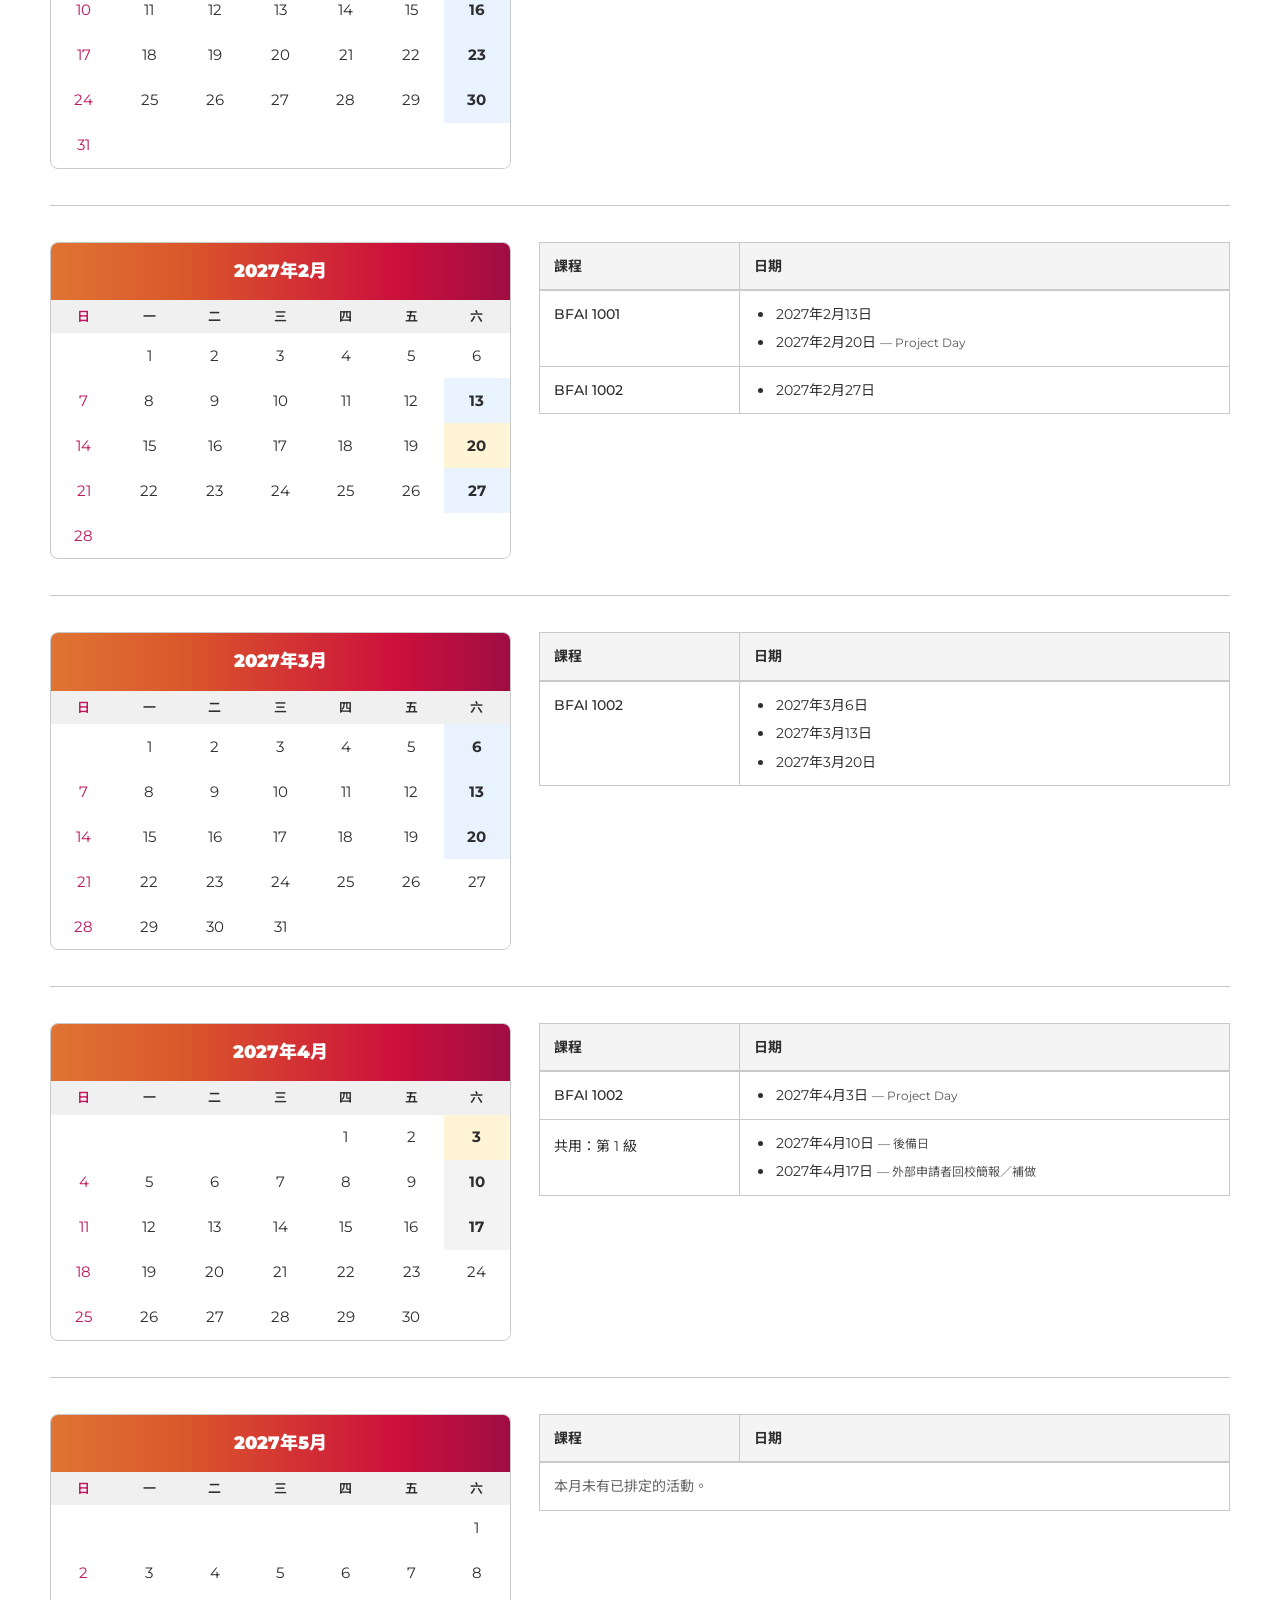
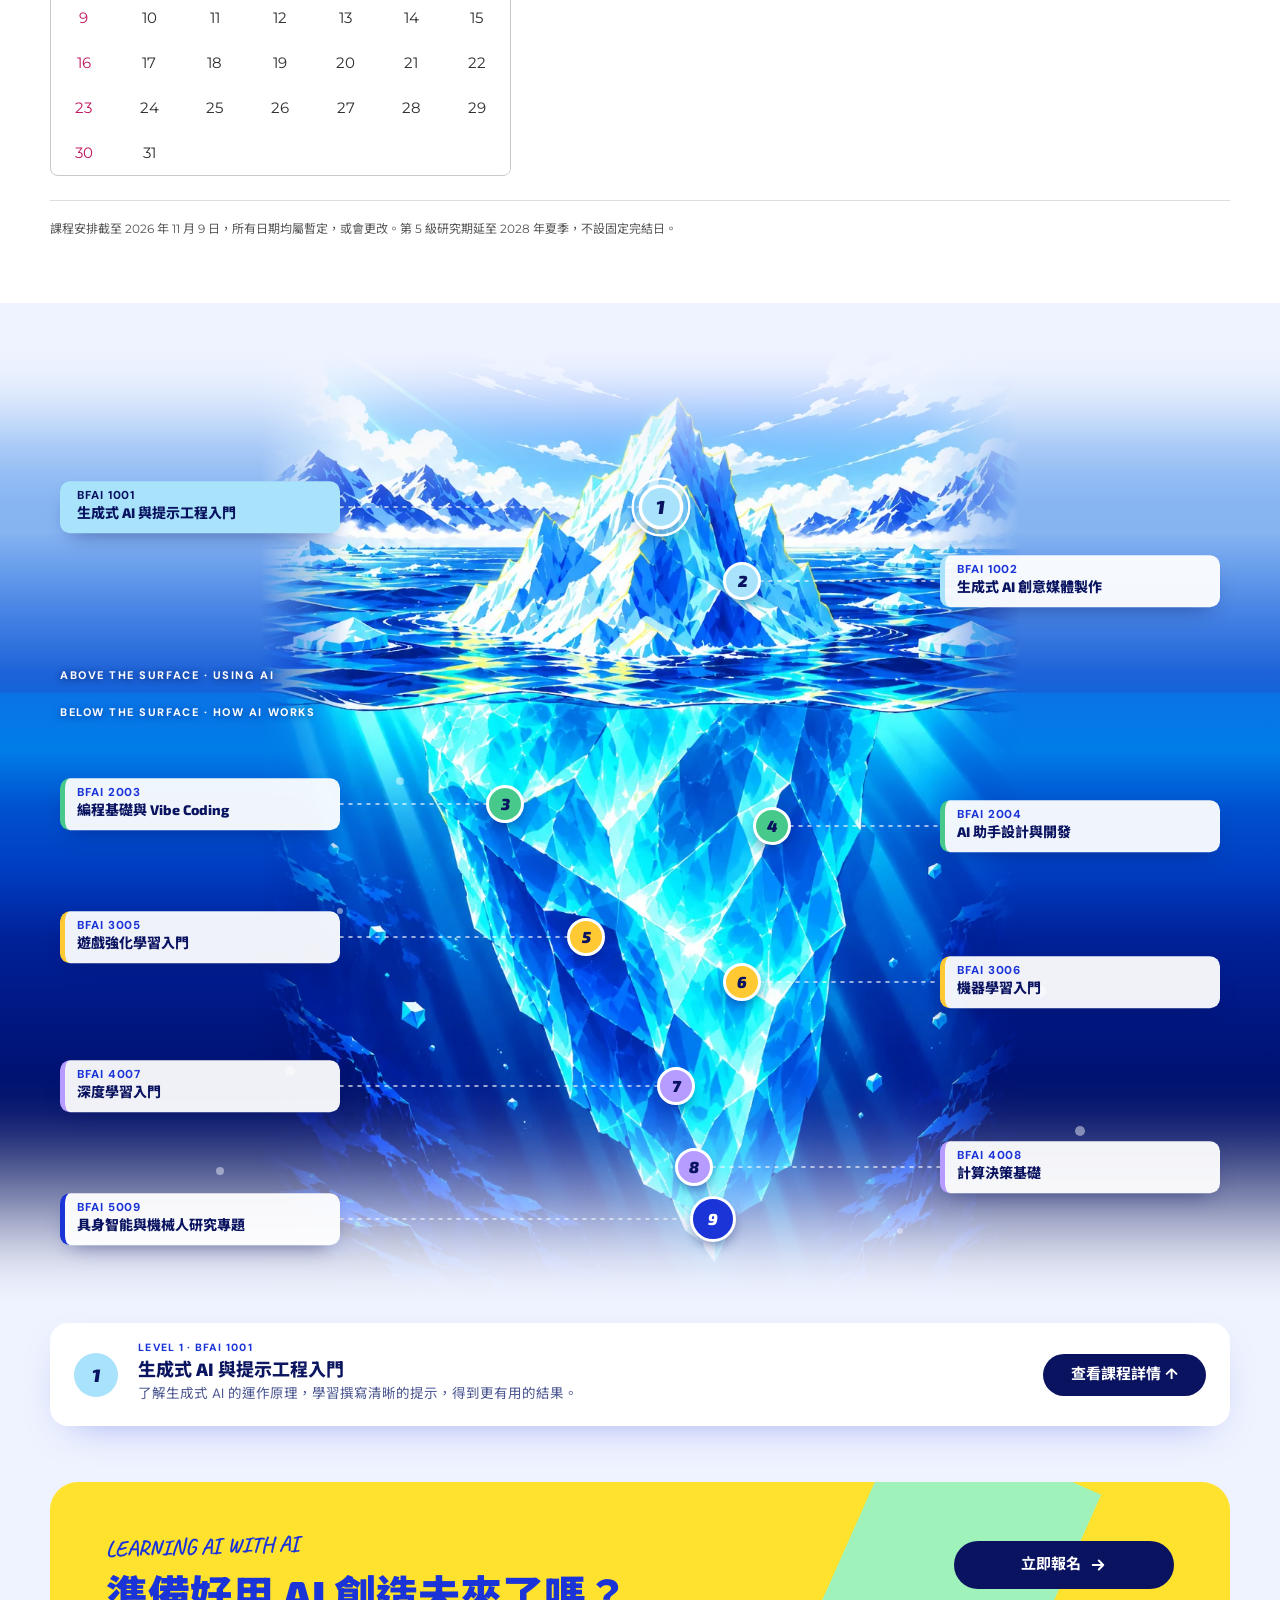
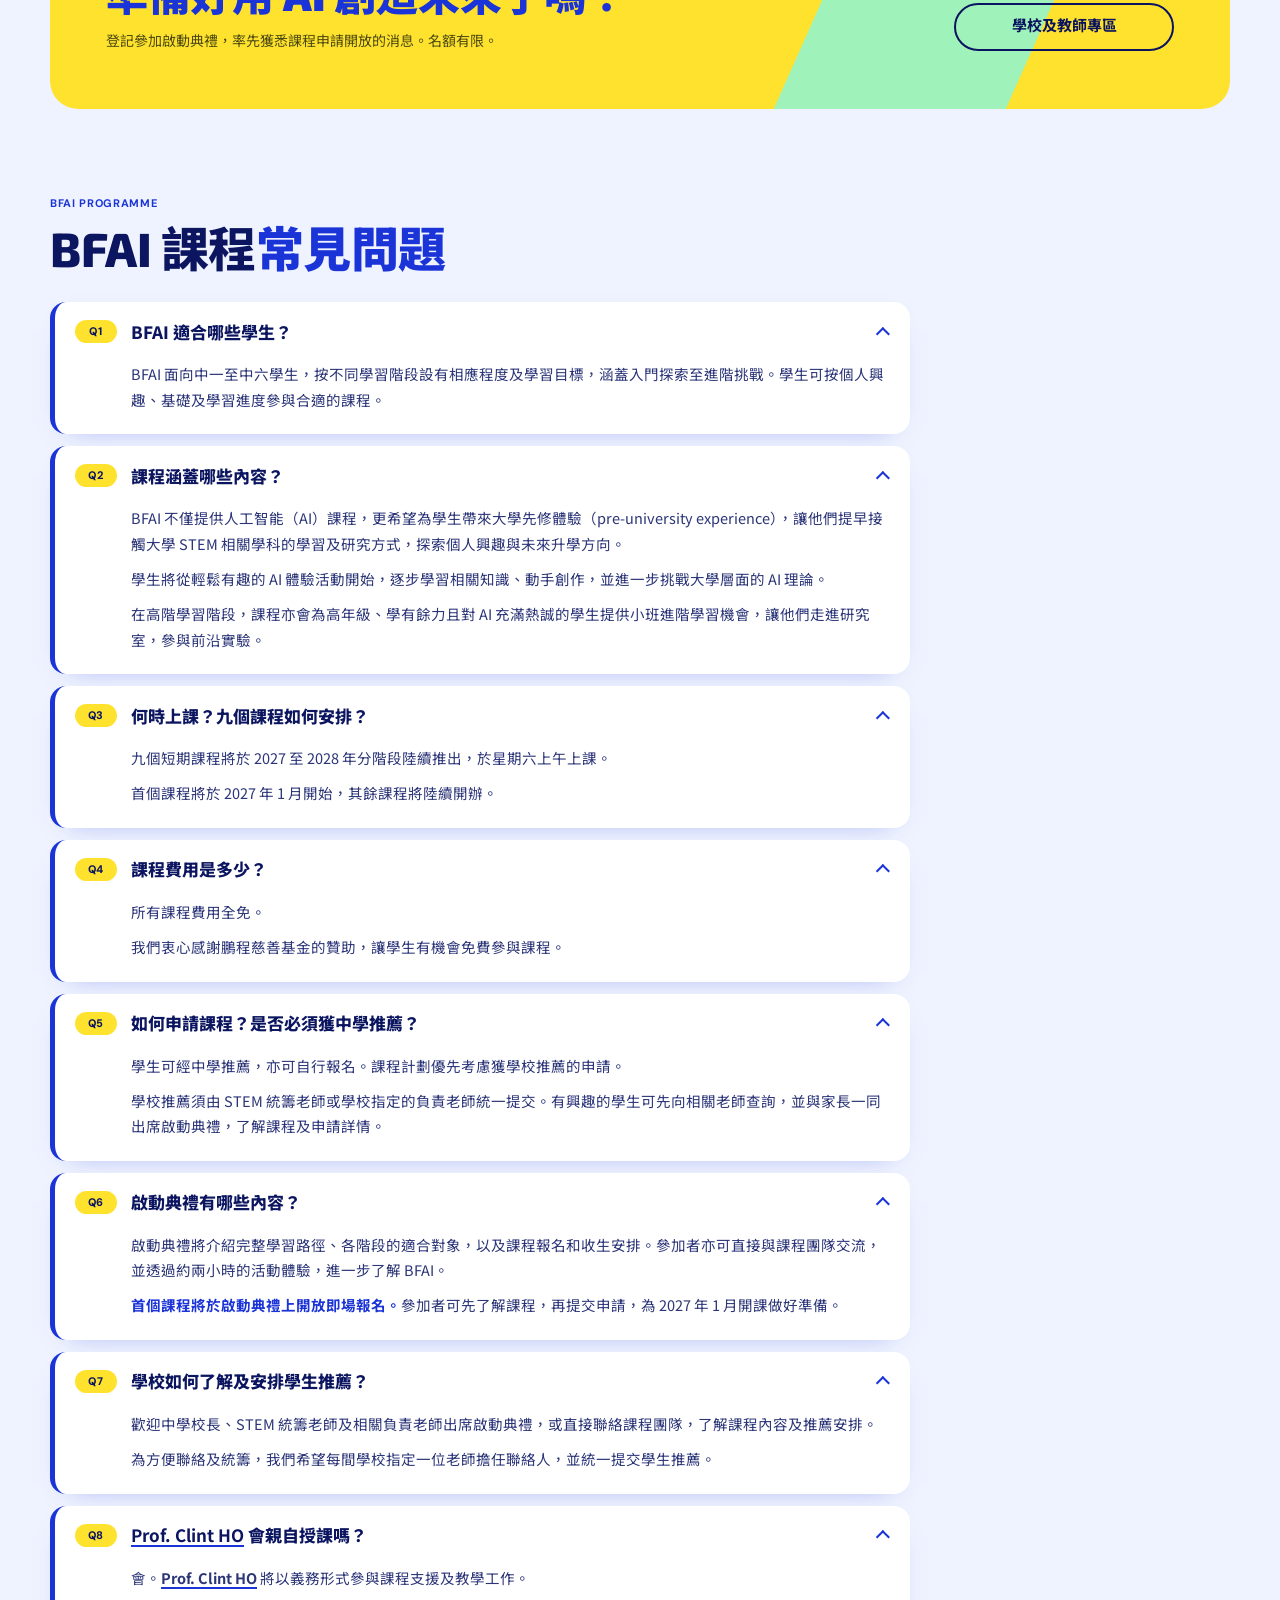
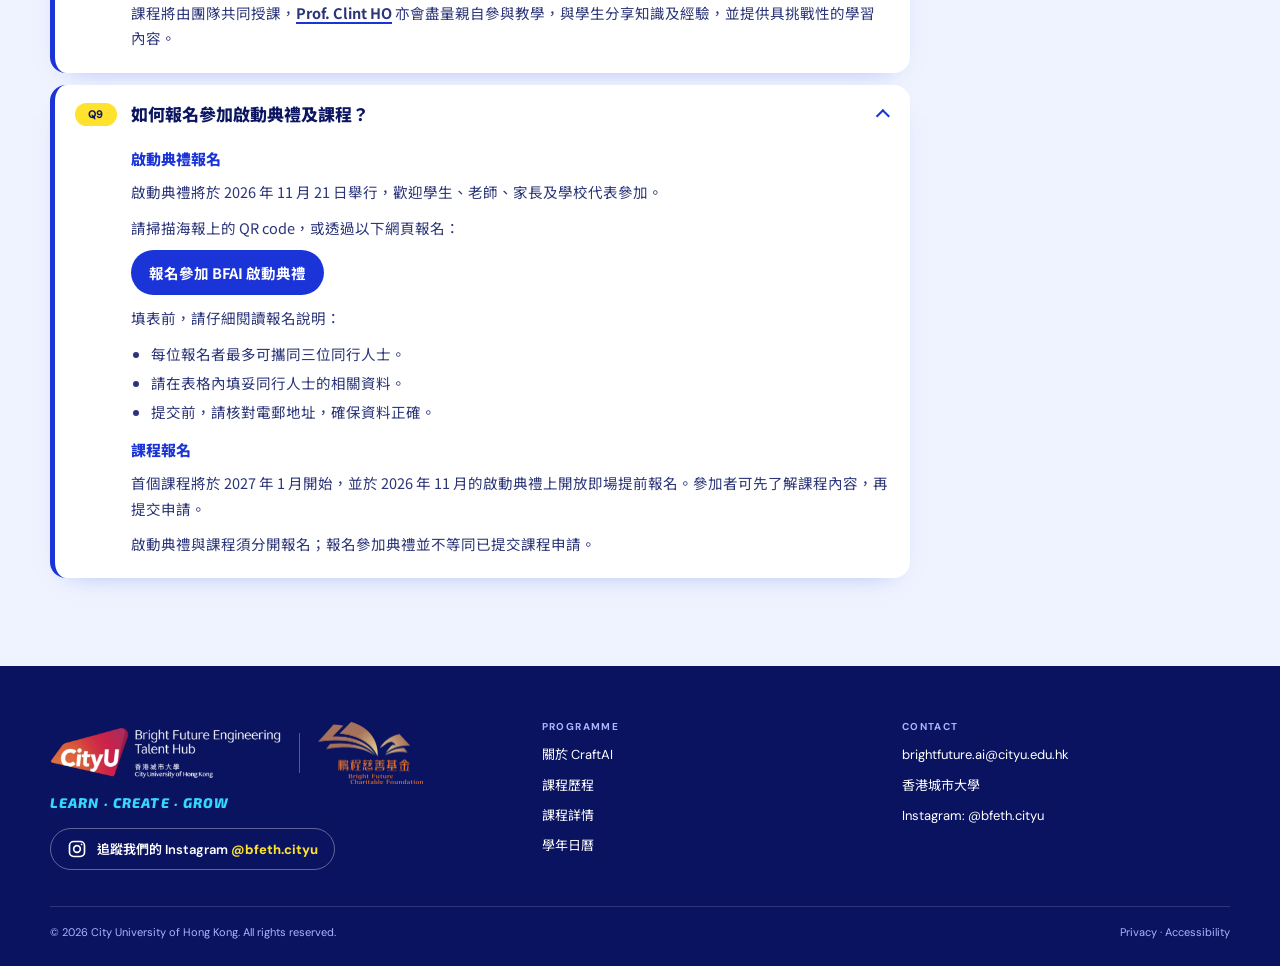
==== commit 8f0d1dbd: "Rename course Period label to Dates" ====
--- a/zh/index.html
+++ b/zh/index.html
@@ -136,63 +136,63 @@
         <span class="num">BFAI 1001</span>
         <span class="h">Introduction to Generative AI and Prompt Engineering</span>
         <span class="desc">Learn how generative AI works and how to write clear prompts that get useful results.</span>
-        <span class="meta"><span class="k"><span data-zh="時段">Period</span><strong class="period-provisional" data-zh="暫定">Provisional</strong></span><span class="v" data-zh="2027 年 1 月 16 日至 2 月 20 日">16 Jan – 20 Feb 2027</span></span>
+        <span class="meta"><span class="k"><span data-zh="日期">Dates</span><strong class="period-provisional" data-zh="暫定">Provisional</strong></span><span class="v" data-zh="2027 年 1 月 16 日至 2 月 20 日">16 Jan – 20 Feb 2027</span></span>
       </button></li>
       <li class="step lv1"><button type="button" class="step-btn" data-i="1" aria-pressed="false" aria-controls="course">
         <span class="top"><span class="lvl">Level 1</span></span>
         <span class="num">BFAI 1002</span>
         <span class="h">Creative Media Production with Generative AI</span>
         <span class="desc">Create images, audio and short videos with generative AI tools, from first idea to finished clip.</span>
-        <span class="meta"><span class="k"><span data-zh="時段">Period</span><strong class="period-provisional" data-zh="暫定">Provisional</strong></span><span class="v" data-zh="2027 年 2 月 27 日至 4 月 3 日">27 Feb – 3 Apr 2027</span></span>
+        <span class="meta"><span class="k"><span data-zh="日期">Dates</span><strong class="period-provisional" data-zh="暫定">Provisional</strong></span><span class="v" data-zh="2027 年 2 月 27 日至 4 月 3 日">27 Feb – 3 Apr 2027</span></span>
       </button></li>
       <li class="step lv2"><button type="button" class="step-btn" data-i="2" aria-pressed="false" aria-controls="course">
         <span class="top"><span class="lvl">Level 2</span></span>
         <span class="num">BFAI 2003</span>
         <span class="h">Programming Fundamentals and Vibe Coding</span>
         <span class="desc">Write your first programs in Python and learn to build with AI-assisted coding.</span>
-        <span class="meta"><span class="k"><span data-zh="時段">Period</span><strong class="period-provisional" data-zh="暫定">Provisional</strong></span><span class="v" data-zh="2027 年 6 月 26 日至 7 月 21 日">26 Jun – 21 Jul 2027</span></span>
+        <span class="meta"><span class="k"><span data-zh="日期">Dates</span><strong class="period-provisional" data-zh="暫定">Provisional</strong></span><span class="v" data-zh="2027 年 6 月 26 日至 7 月 21 日">26 Jun – 21 Jul 2027</span></span>
       </button></li>
       <li class="step lv2"><button type="button" class="step-btn" data-i="3" aria-pressed="false" aria-controls="course">
         <span class="top"><span class="lvl">Level 2</span></span>
         <span class="num">BFAI 2004</span>
         <span class="h">Design and Development of AI Assistants</span>
         <span class="desc">Design and build your own AI assistant by linking prompts, tools and logic together.</span>
-        <span class="meta"><span class="k"><span data-zh="時段">Period</span><strong class="period-provisional" data-zh="暫定">Provisional</strong></span><span class="v" data-zh="2027 年 8 月 7 日至 9 月 4 日">7 Aug – 4 Sep 2027</span></span>
+        <span class="meta"><span class="k"><span data-zh="日期">Dates</span><strong class="period-provisional" data-zh="暫定">Provisional</strong></span><span class="v" data-zh="2027 年 8 月 7 日至 9 月 4 日">7 Aug – 4 Sep 2027</span></span>
       </button></li>
       <li class="step lv3"><button type="button" class="step-btn" data-i="4" aria-pressed="false" aria-controls="course">
         <span class="top"><span class="lvl">Level 3</span></span>
         <span class="num">BFAI 3005</span>
         <span class="h">Introduction to Reinforcement Learning for Game Playing</span>
         <span class="desc">Train an AI agent to play games and see how it learns by trial and error.</span>
-        <span class="meta"><span class="k"><span data-zh="時段">Period</span><strong class="period-provisional" data-zh="暫定">Provisional</strong></span><span class="v" data-zh="2027 年 9 月 25 日至 10 月 30 日">25 Sep – 30 Oct 2027</span></span>
+        <span class="meta"><span class="k"><span data-zh="日期">Dates</span><strong class="period-provisional" data-zh="暫定">Provisional</strong></span><span class="v" data-zh="2027 年 9 月 25 日至 10 月 30 日">25 Sep – 30 Oct 2027</span></span>
       </button></li>
       <li class="step lv3"><button type="button" class="step-btn" data-i="5" aria-pressed="false" aria-controls="course">
         <span class="top"><span class="lvl">Level 3</span></span>
         <span class="num">BFAI 3006</span>
         <span class="h">Introduction to Machine Learning</span>
         <span class="desc">Find out how computers learn patterns from data, and train your first machine learning models.</span>
-        <span class="meta"><span class="k"><span data-zh="時段">Period</span><strong class="period-provisional" data-zh="暫定">Provisional</strong></span><span class="v" data-zh="2027 年 11 月 6 日至 12 月 4 日">6 Nov – 4 Dec 2027</span></span>
+        <span class="meta"><span class="k"><span data-zh="日期">Dates</span><strong class="period-provisional" data-zh="暫定">Provisional</strong></span><span class="v" data-zh="2027 年 11 月 6 日至 12 月 4 日">6 Nov – 4 Dec 2027</span></span>
       </button></li>
       <li class="step lv4"><button type="button" class="step-btn" data-i="6" aria-pressed="false" aria-controls="course">
         <span class="top"><span class="lvl">Level 4</span></span>
         <span class="num">BFAI 4007</span>
         <span class="h">Introduction to Deep Learning</span>
         <span class="desc">Explore neural networks and how deep learning powers image, language and speech AI.</span>
-        <span class="meta"><span class="k"><span data-zh="時段">Period</span><strong class="period-provisional" data-zh="暫定">Provisional</strong></span><span class="v" data-zh="2028 年 1 月 15 日至 2 月 19 日">15 Jan – 19 Feb 2028</span></span>
+        <span class="meta"><span class="k"><span data-zh="日期">Dates</span><strong class="period-provisional" data-zh="暫定">Provisional</strong></span><span class="v" data-zh="2028 年 1 月 15 日至 2 月 19 日">15 Jan – 19 Feb 2028</span></span>
       </button></li>
       <li class="step lv4"><button type="button" class="step-btn" data-i="7" aria-pressed="false" aria-controls="course">
         <span class="top"><span class="lvl">Level 4</span></span>
         <span class="num">BFAI 4008</span>
         <span class="h">Foundations of Computational Decision Making</span>
         <span class="desc">Understand the maths behind how AI weighs up options and makes decisions.</span>
-        <span class="meta"><span class="k"><span data-zh="時段">Period</span><strong class="period-provisional" data-zh="暫定">Provisional</strong></span><span class="v" data-zh="2028 年 2 月 26 日至 3 月 25 日">26 Feb – 25 Mar 2028</span></span>
+        <span class="meta"><span class="k"><span data-zh="日期">Dates</span><strong class="period-provisional" data-zh="暫定">Provisional</strong></span><span class="v" data-zh="2028 年 2 月 26 日至 3 月 25 日">26 Feb – 25 Mar 2028</span></span>
       </button></li>
       <li class="step lv5"><button type="button" class="step-btn" data-i="8" aria-pressed="false" aria-controls="course">
         <span class="top"><span class="lvl">Level 5</span></span>
         <span class="num">BFAI 5009</span>
         <span class="h">Research Project in Embodied AI and Robotics</span>
         <span class="desc">Become an independent problem solver on frontier research.</span>
-        <span class="meta"><span class="k"><span data-zh="時段">Period</span><strong class="period-provisional" data-zh="暫定">Provisional</strong></span><span class="v" data-zh="2028 年 4 月 1 日起（研究期延至夏季）">From 1 Apr 2028 (research into summer)</span></span>
+        <span class="meta"><span class="k"><span data-zh="日期">Dates</span><strong class="period-provisional" data-zh="暫定">Provisional</strong></span><span class="v" data-zh="2028 年 4 月 1 日起（研究期延至夏季）">From 1 Apr 2028 (research into summer)</span></span>
       </button></li>
     </ol>
 </section>
--- a/assets/css/craftai-calendar.css
+++ b/assets/css/craftai-calendar.css
@@ -48,21 +48,17 @@
 .cityu-date-event.cityu-event-assessment { background: #fff4d6; }
 .cityu-date-event.cityu-event-support { background: #f3f3f3; }
 .cityu-date-event.cityu-event-mixed { background: repeating-linear-gradient(135deg, #e8f3ff 0, #e8f3ff 8px, #fff4d6 8px, #fff4d6 16px); }
-.cityu-date-button { display: block; width: 100%; min-height: 45px; padding: 5px 2px; color: inherit; background: transparent; border: 0; border-radius: 0; font-size: 15px !important; line-height: 1.4 !important; font-weight: 700 !important; text-decoration: underline; text-decoration-thickness: 1px; text-underline-offset: 4px; }
-.cityu-date-button:hover { box-shadow: inset 0 0 0 2px #bf165e; }
-.cityu-date-button[aria-pressed="true"] { box-shadow: inset 0 0 0 2px #bf165e; color: #9f0d43; background: #fce8f0; }
+.cityu-date-number { font-weight: 700; }
 .cityu-events-wrap { min-width: 0; }
 .cityu-events-table { width: 100%; border-collapse: collapse; table-layout: fixed; color: #2e2e2e; font-size: 14px !important; line-height: 1.6 !important; }
 .cityu-events-table th, .cityu-events-table td { border: 1px solid #c9c9c9; padding: 12px 14px; text-align: left; vertical-align: top; overflow-wrap: anywhere; }
 .cityu-events-table th { font-weight: 700; background: #f4f4f4; }
 .cityu-events-table th:first-child { width: 29%; }
-.cityu-course-link { border: 0; padding: 0; margin: 3px 0; display: block; border-radius: 0; background: none; color: #bf165e; text-align: left; font-size: 14px !important; line-height: 1.55 !important; font-weight: 500 !important; text-decoration: underline; text-decoration-thickness: 1px; text-underline-offset: 3px; }
-.cityu-date-line { margin: 0; }
-.cityu-date-line + .cityu-date-line { margin-top: 8px; }
+.cityu-course-code { display: block; color: inherit; font-weight: 500; }
+.cityu-date-list { list-style: disc; margin: 0; padding-left: 20px; display: grid; gap: 6px; }
+.cityu-date-list li { padding-left: 2px; }
 .cityu-date-kind { font-size: 12px; color: #555; }
-.cityu-course-link:hover { color: #8d0e42; }
 .cityu-shared-level { display: block; margin: 3px 0; }
-.cityu-clear-date { display: block; margin-bottom: 10px; padding: 0; border: 0; border-radius: 0; background: none; color: #bf165e; font-size: 13px !important; text-align: left; text-decoration: underline; text-underline-offset: 3px; }
 .cityu-empty-month { color: #666; font-size: 14px; }
 .cityu-empty-period { padding: 24px; border: 1px solid #c9c9c9; color: #555; }
 .cityu-empty-period strong { color: #2e2e2e; }
@@ -73,7 +69,7 @@
   .cityu-events-table th, .cityu-events-table td { padding: 10px; }
   .cityu-events-table th:first-child { width: 30%; }
   .cityu-month-grid th { font-size: 11px; }
-  .cityu-month-grid td, .cityu-date-button { height: 40px; min-height: 40px; }
+  .cityu-month-grid td { height: 40px; min-height: 40px; }
 }
 @media (max-width: 720px) {
   .cityu-period-tabs { gap: 8px; margin-bottom: 22px; }
@@ -82,7 +78,7 @@
   .cityu-month-row { grid-template-columns: minmax(0, 1fr); gap: 18px; padding-bottom: 30px; margin-bottom: 30px; }
   .cityu-month-frame { max-width: 100%; }
   .cityu-month-grid th { font-size: 13px; }
-  .cityu-month-grid td, .cityu-date-button { height: 44px; min-height: 44px; }
+  .cityu-month-grid td { height: 44px; min-height: 44px; }
   .cityu-calendar-key { gap: 8px 14px; font-size: 11px; }
   .cityu-events-table th:first-child { width: 28%; }
 }
@@ -91,7 +87,6 @@
   .cityu-month-heading { padding-block: 14px; }
   .cityu-events-table { font-size: 13px !important; }
   .cityu-events-table th, .cityu-events-table td { padding: 9px; }
-  .cityu-course-link { font-size: 13px !important; }
 }
 
 /* Match CityUHK's academic-calendar heading and typography within this section. */
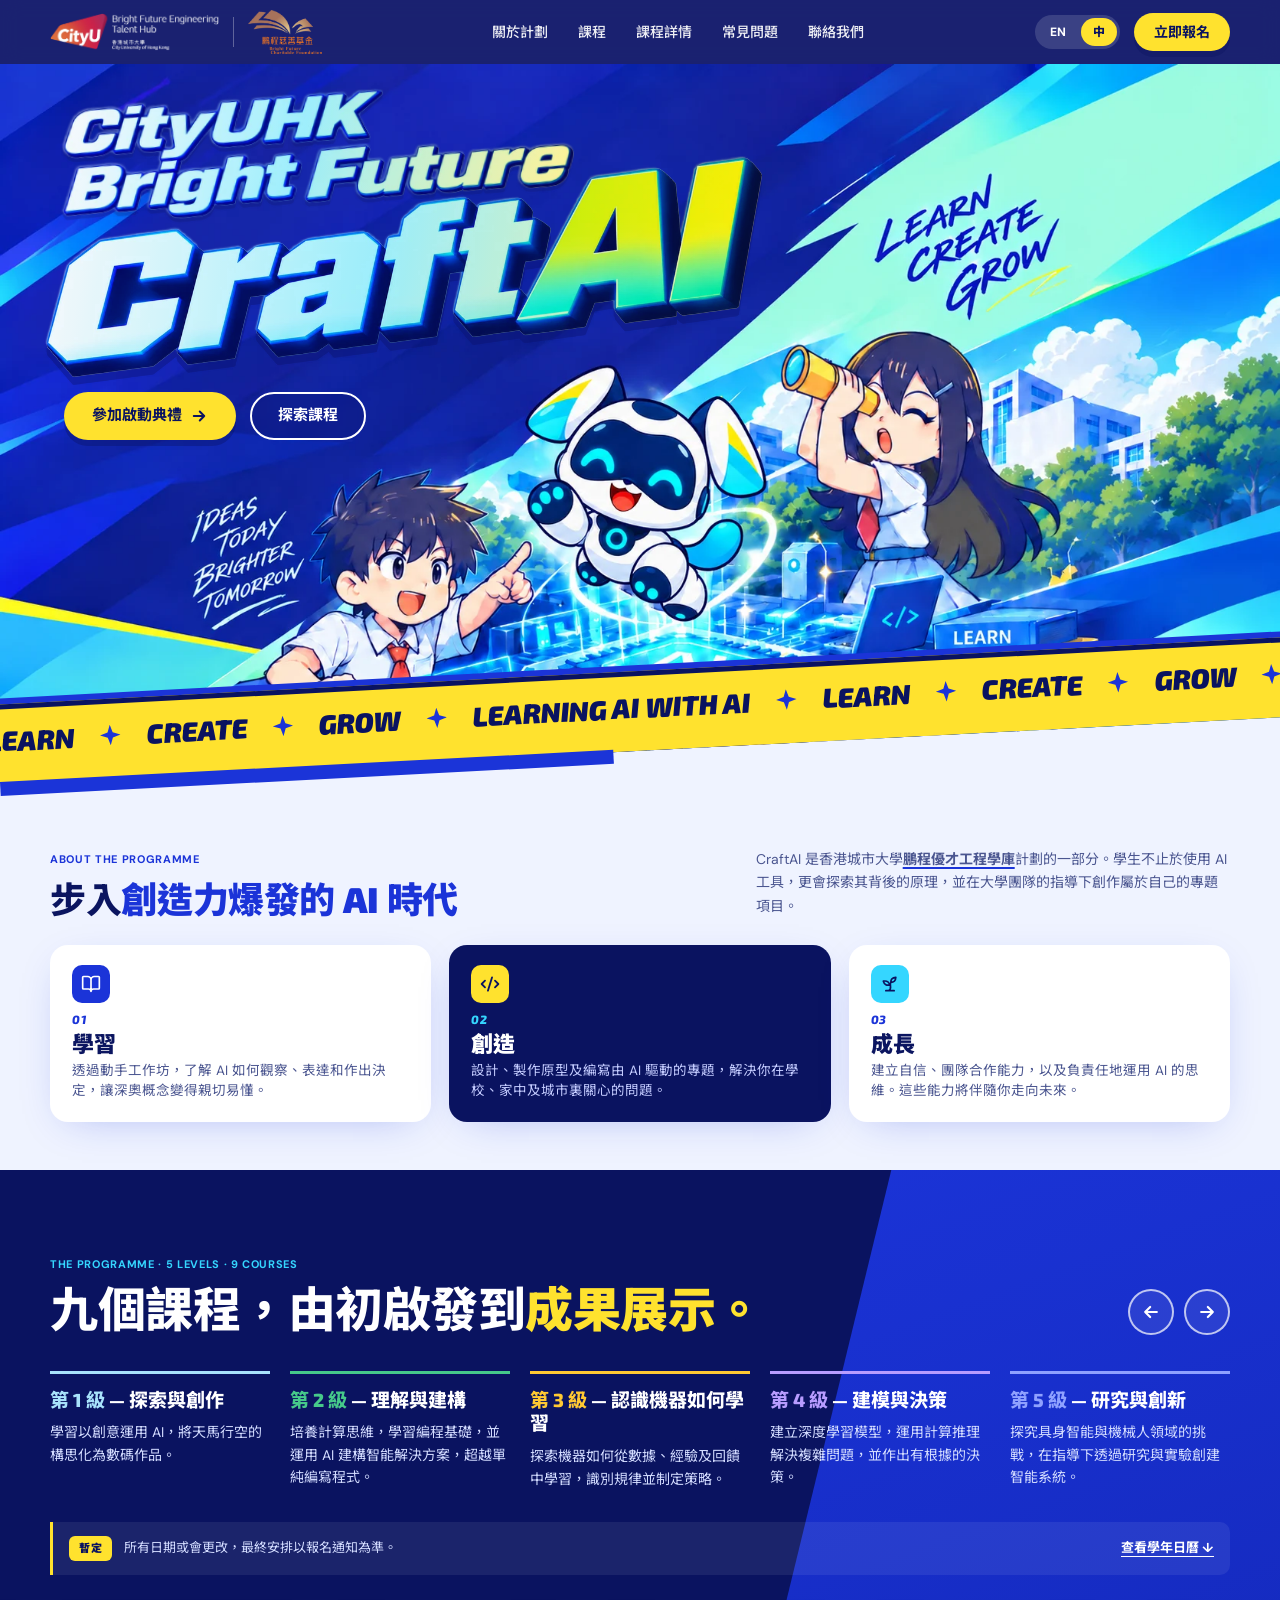
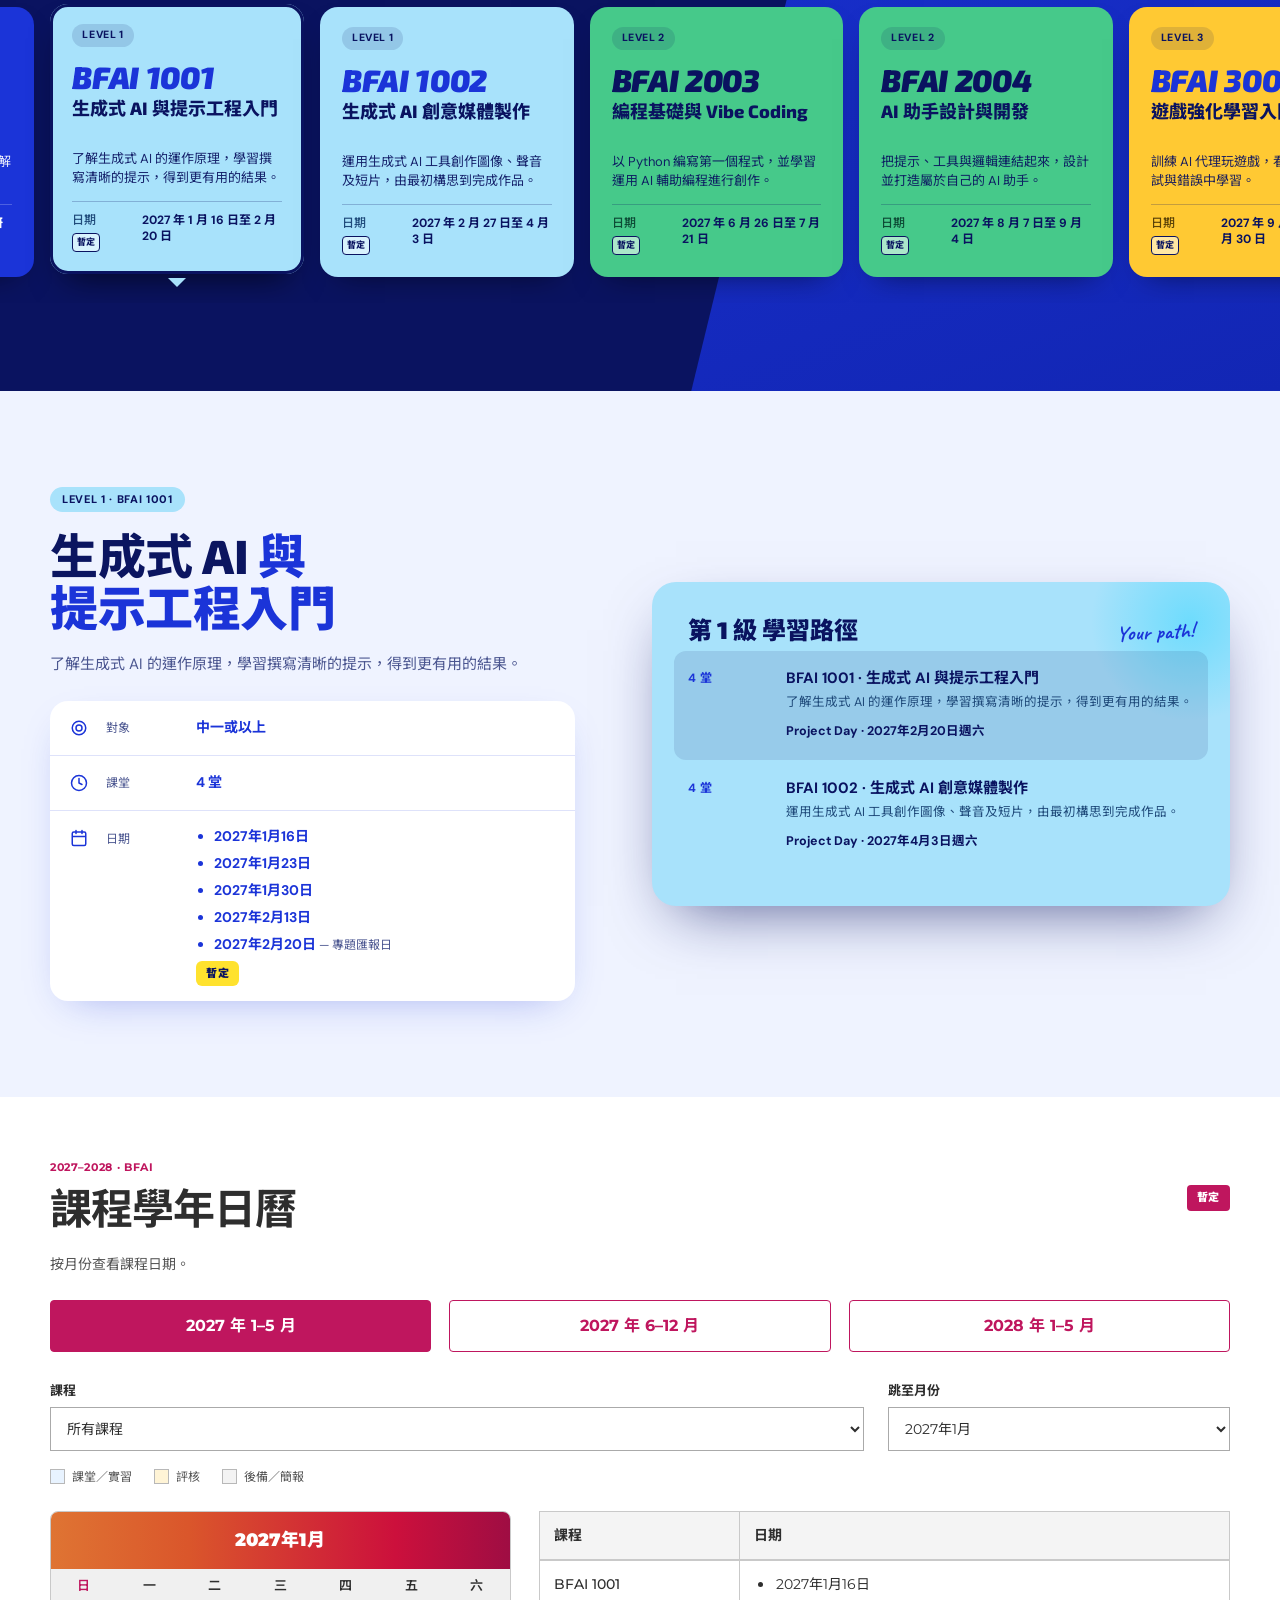
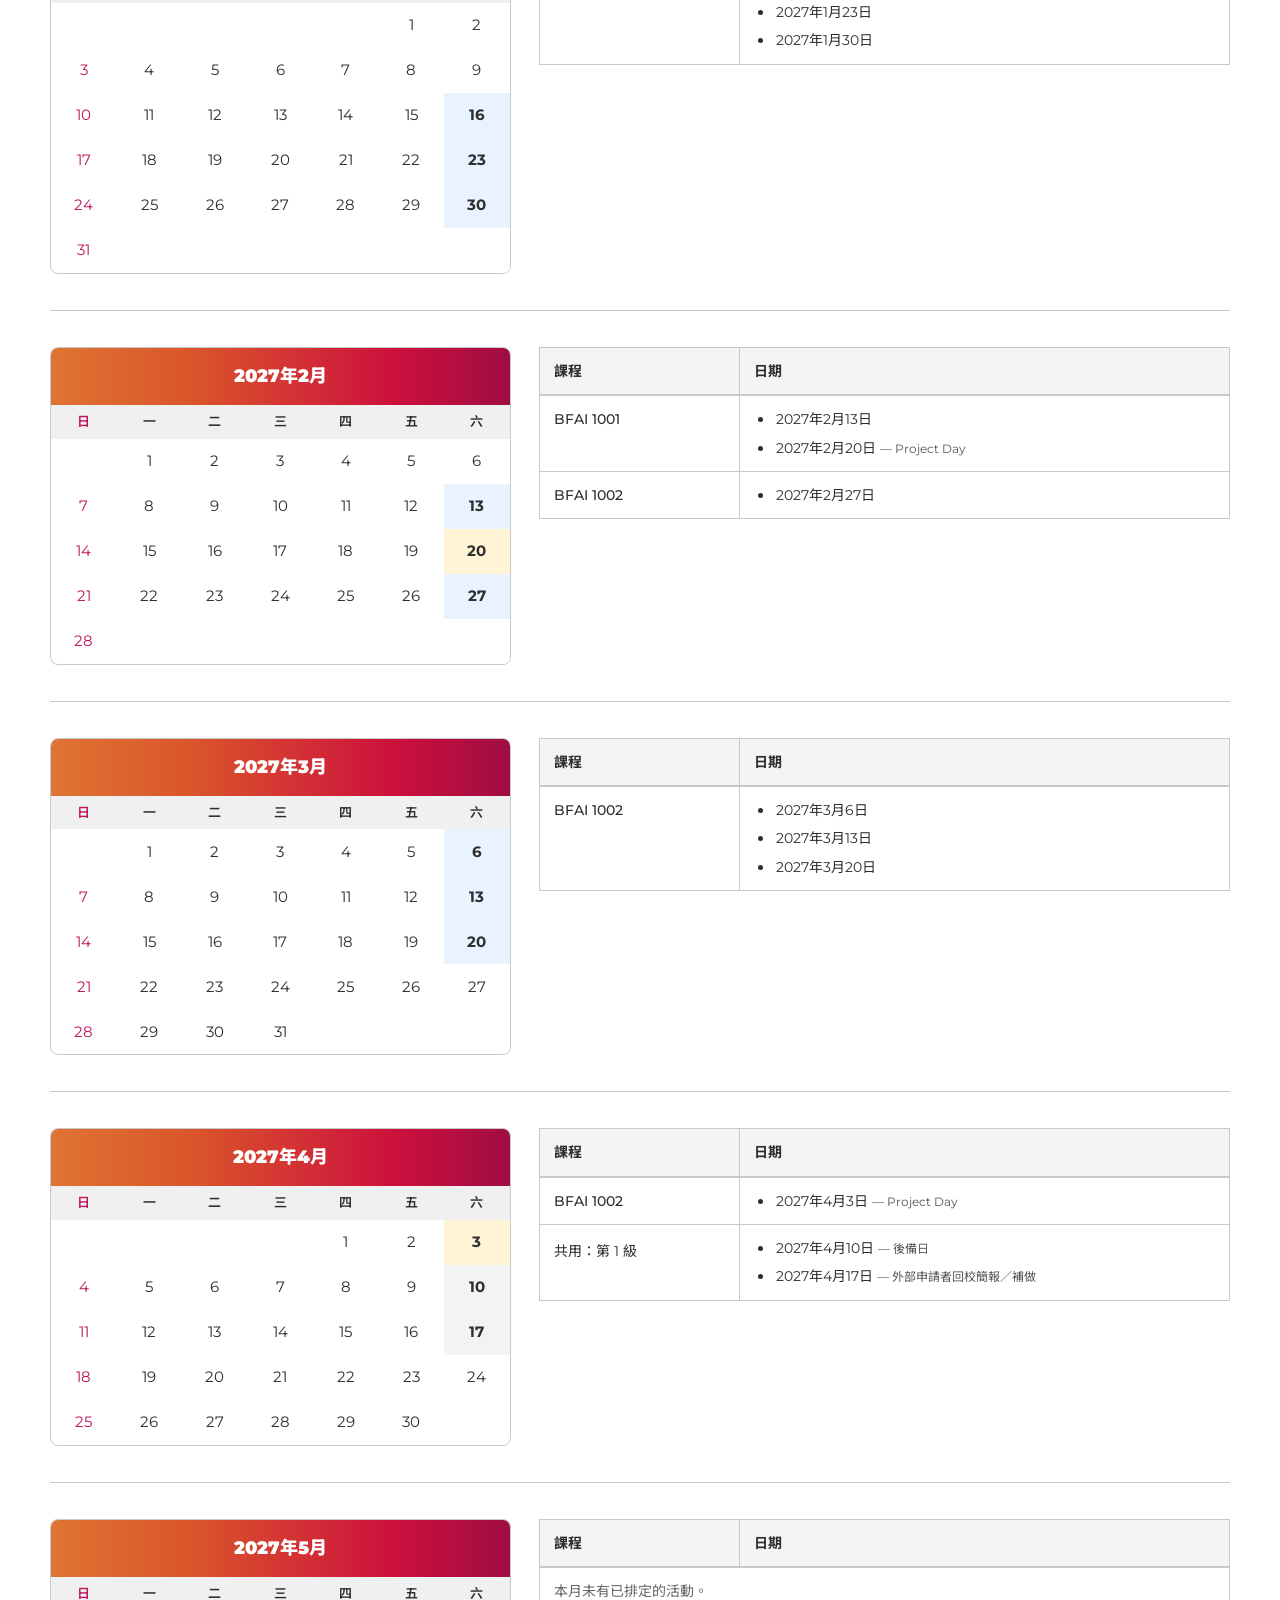
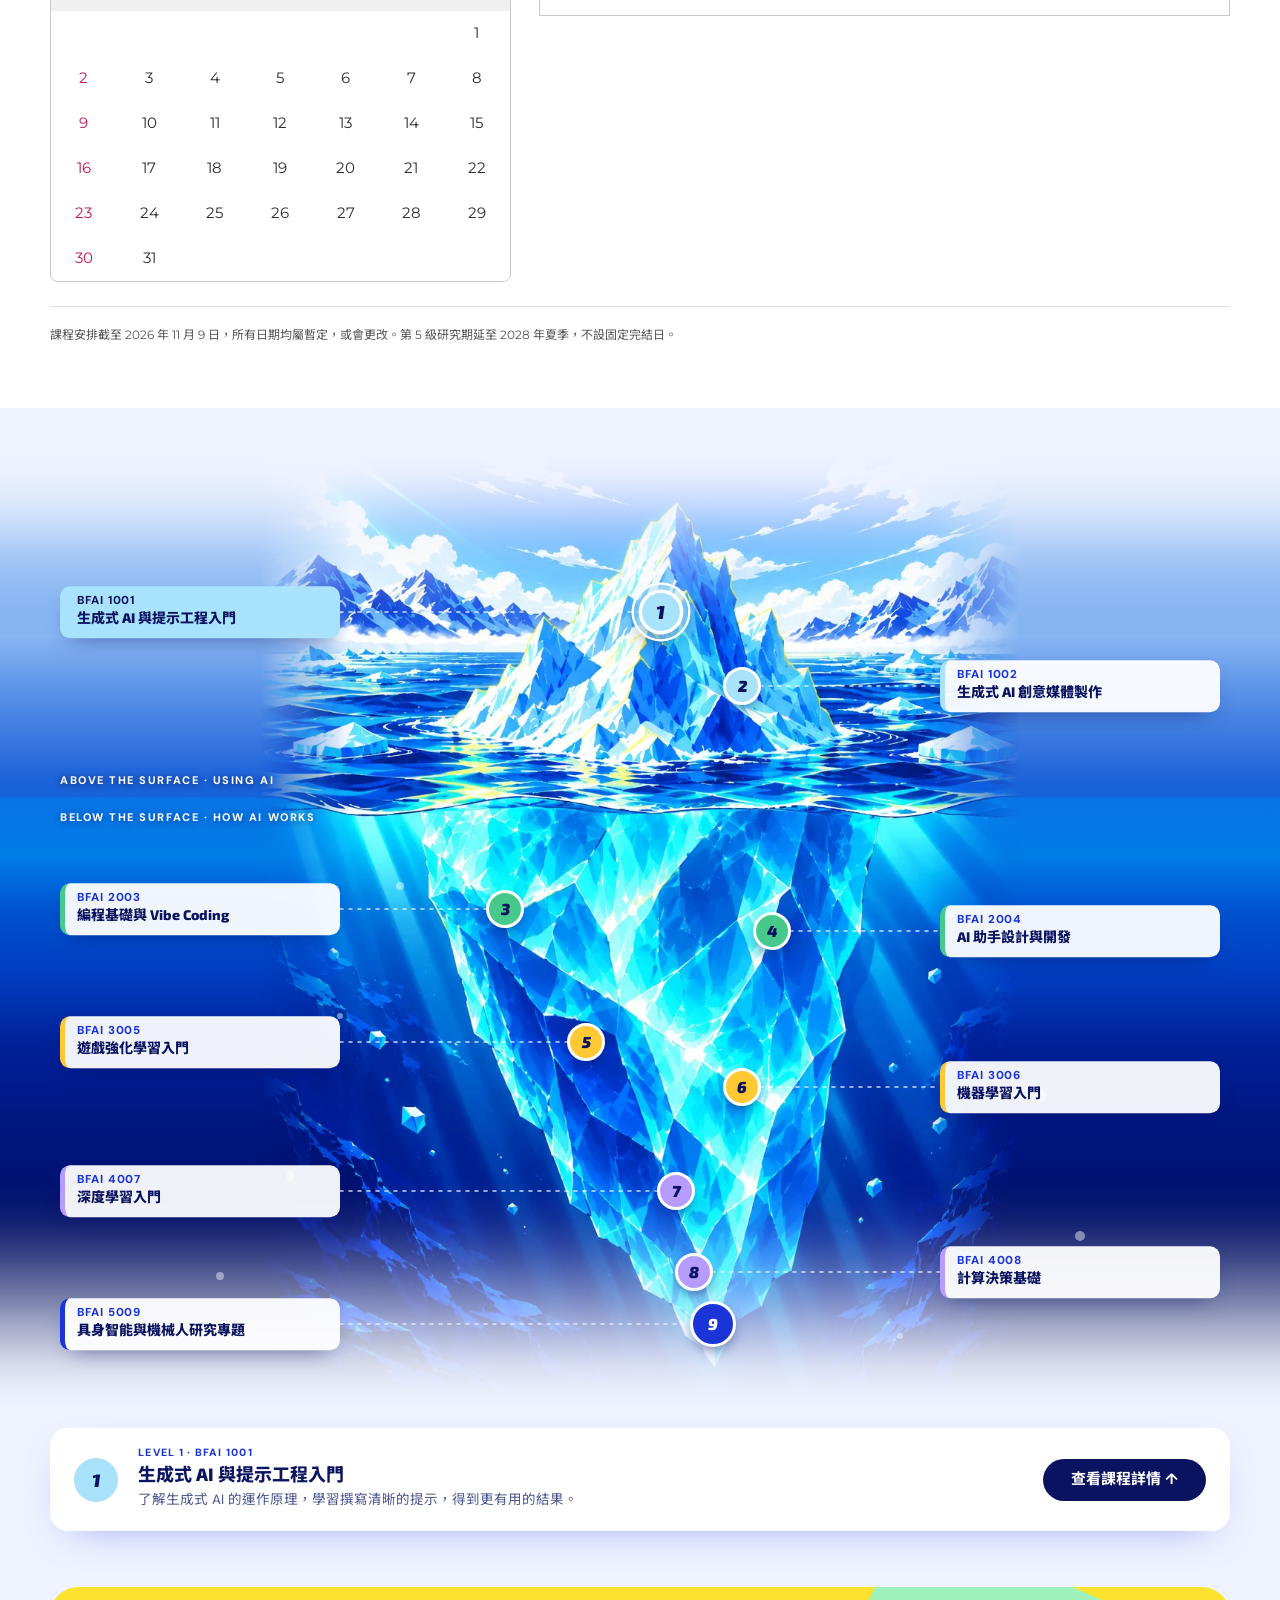
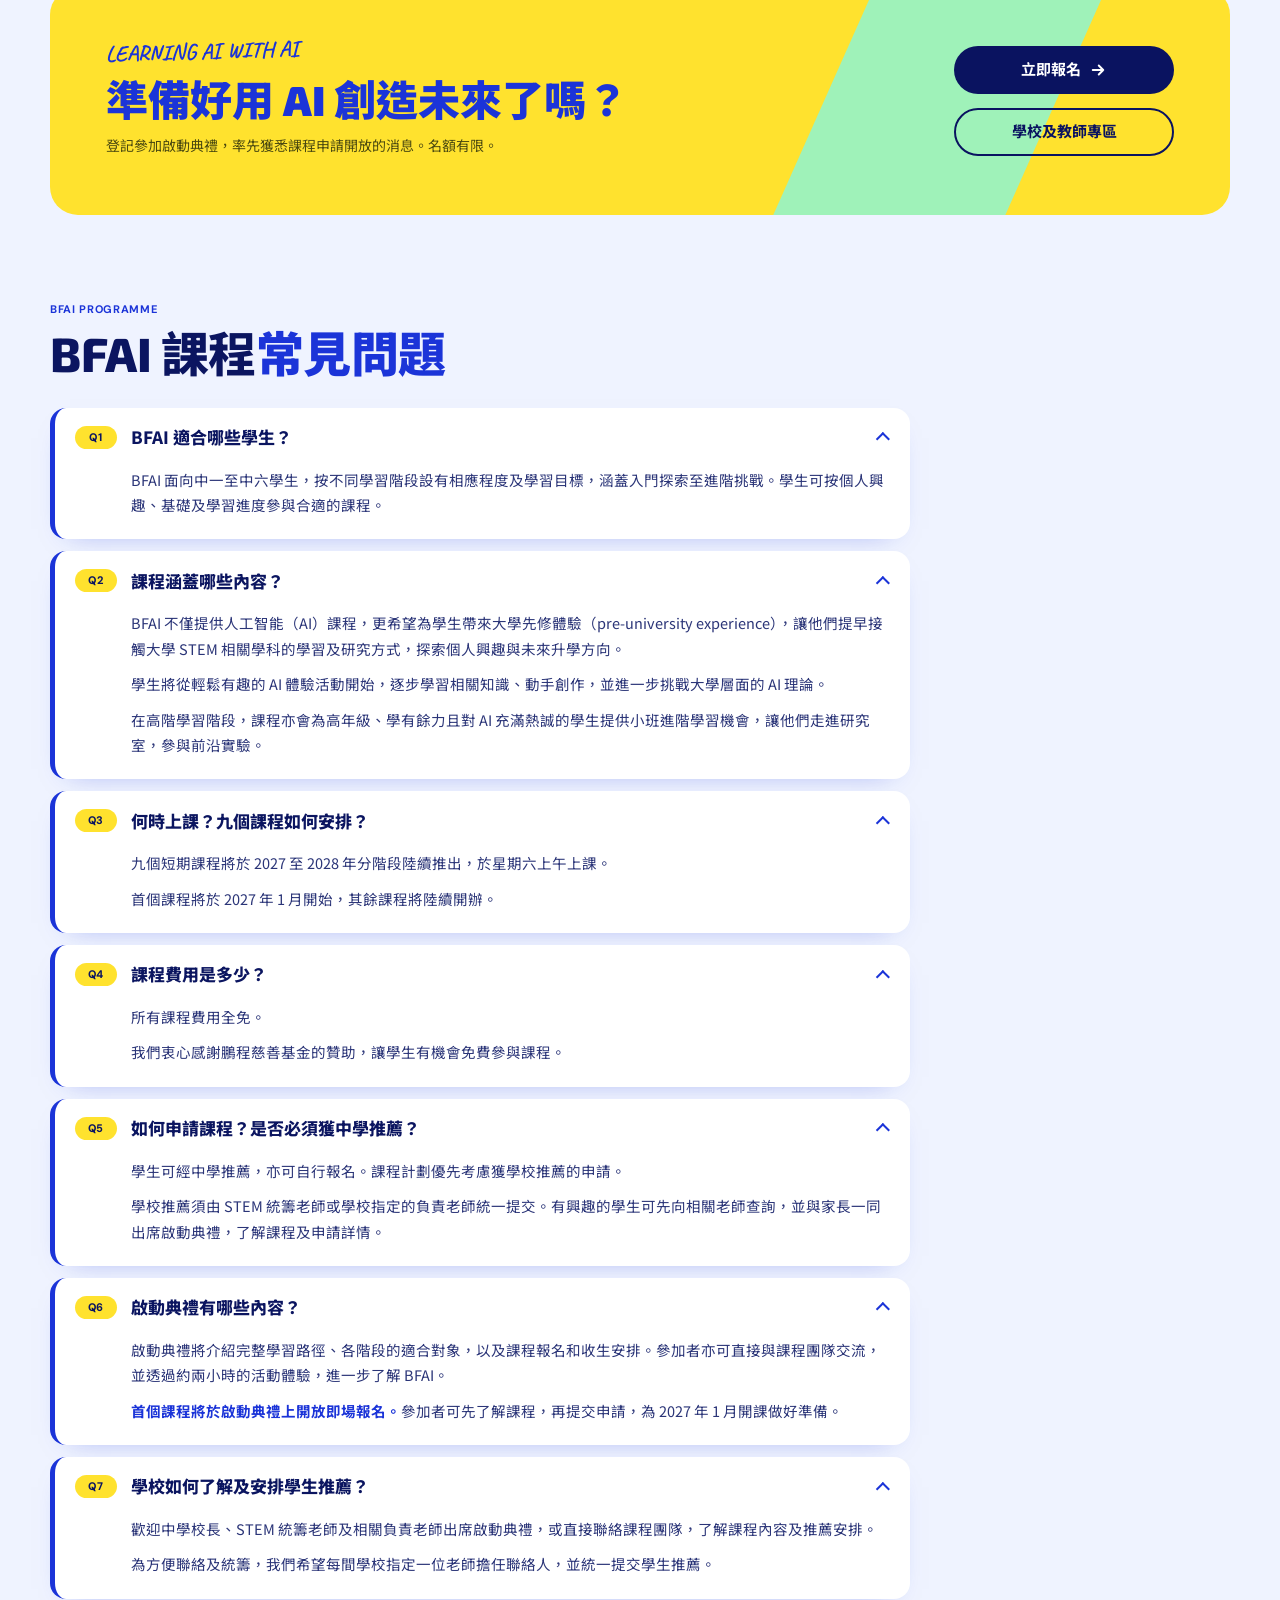
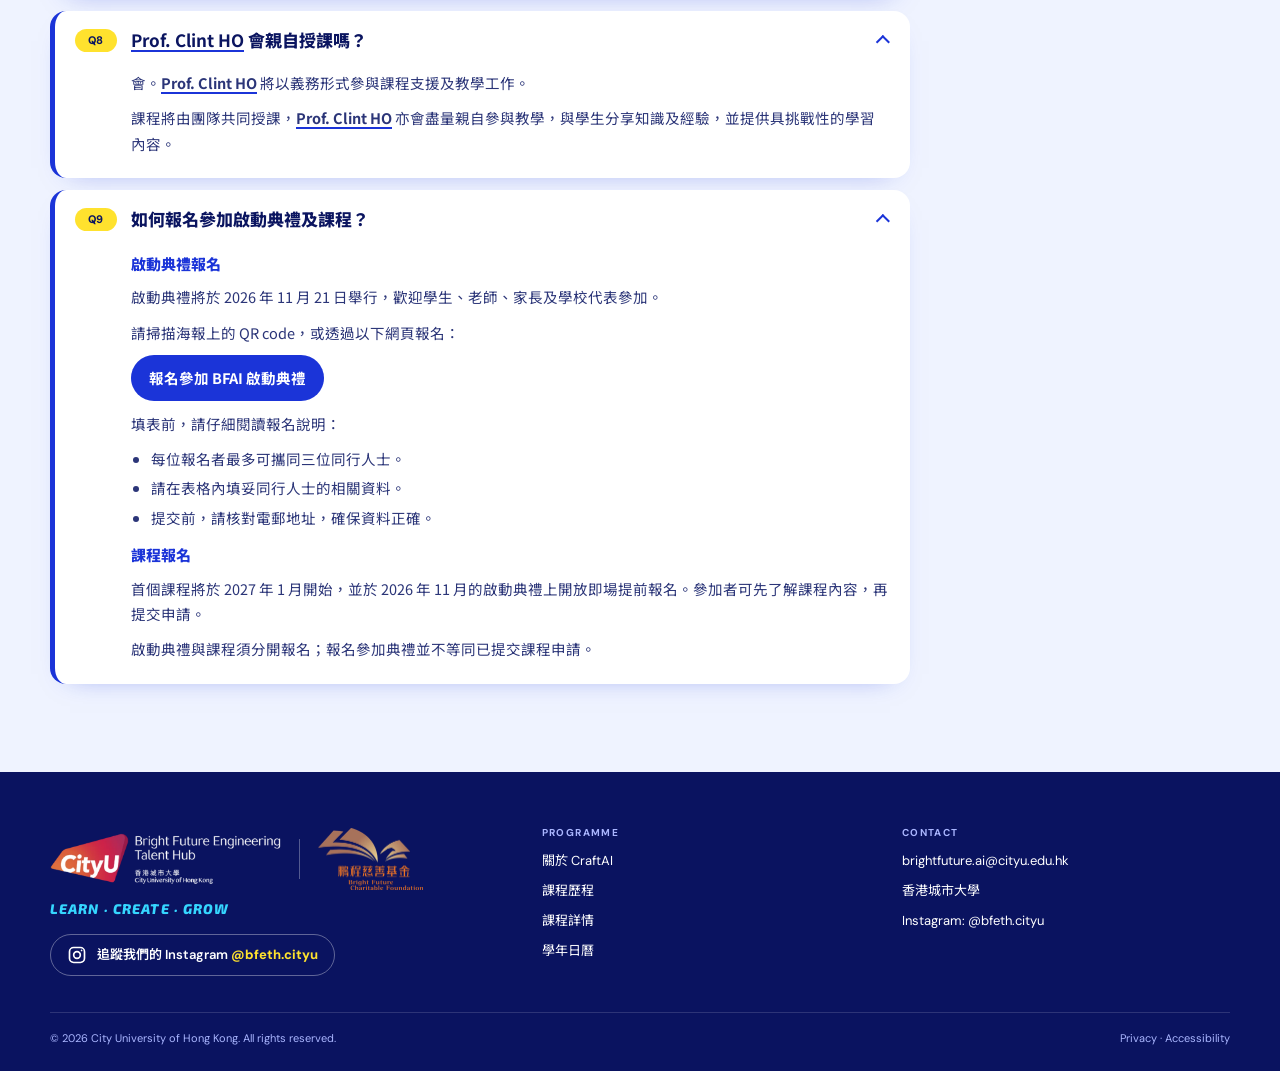
==== commit da422e87: "Keep full floppy ears in site icons" ====
--- a/zh/index.html
+++ b/zh/index.html
@@ -4,8 +4,8 @@
 <meta charset="utf-8">
 <meta name="robots" content="noindex">
 <meta name="viewport" content="width=device-width, initial-scale=1">
-<link rel="icon" type="image/png" sizes="64x64" href="../assets/images/craftai/favicon.png">
-<link rel="apple-touch-icon" href="../assets/images/craftai/apple-touch-icon.png">
+<link rel="icon" type="image/png" sizes="64x64" href="../assets/images/craftai/favicon-v3.png">
+<link rel="apple-touch-icon" href="../assets/images/craftai/apple-touch-icon-v3.png">
 <title>CityUHK Bright Future CraftAI</title>
 <meta name="description" content="參加 CraftAI 啟動典禮，探索香港城市大學 Bright Future 的 AI 課程（BFAI 1001 至 5009）。">
 <meta property="og:title" content="CityUHK Bright Future CraftAI">
--- a/assets/css/craftai-calendar.css
+++ b/assets/css/craftai-calendar.css
@@ -7,6 +7,12 @@
 .period-provisional { font: 800 9px/1.2 var(--f-body); color: var(--fg); background: rgba(255,255,255,.55); border: 1px solid currentColor; padding: 3px 4px; border-radius: 4px; }
 .step.lv5 .period-provisional { background: var(--yellow); color: var(--navy); }
 .date-status { display: inline-block; margin-top: 6px; }
+.fact.fact-dates { align-items: start; }
+.fact-dates > svg, .fact-dates > dt { margin-top: 3px; }
+.course-fact-dates { list-style: disc; margin: 0; padding-left: 18px; display: grid; gap: 6px; line-height: 1.5; }
+.course-fact-date-kind { font-size: 12px; font-weight: 400; color: var(--muted); }
+.course-fact-research { margin: 8px 0 0; font-size: 12px; font-weight: 400; line-height: 1.5; color: var(--muted); }
+
 .show .path-assessment { font-weight: 700; color: var(--lv-fg); margin-top: 8px; }
 
 /* Calendar layout follows CityUHK's stacked academic-calendar month rows. */
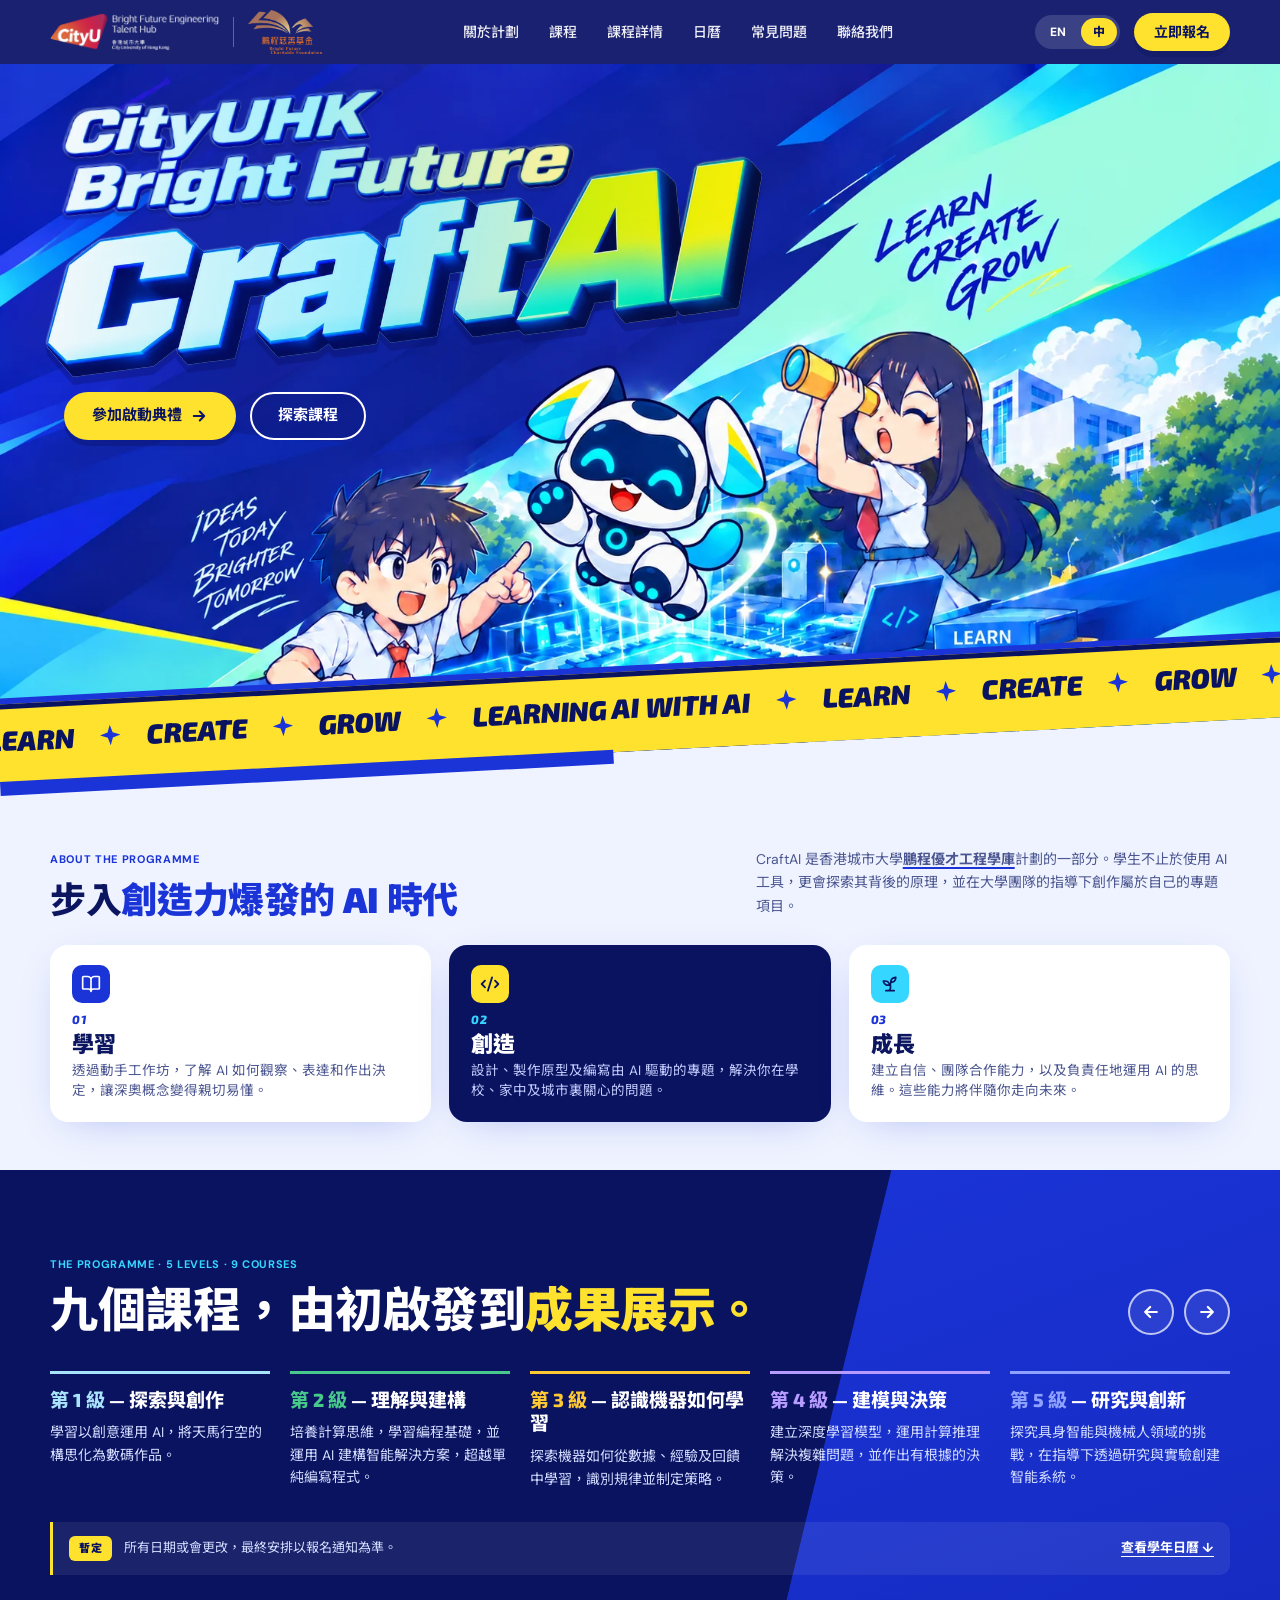
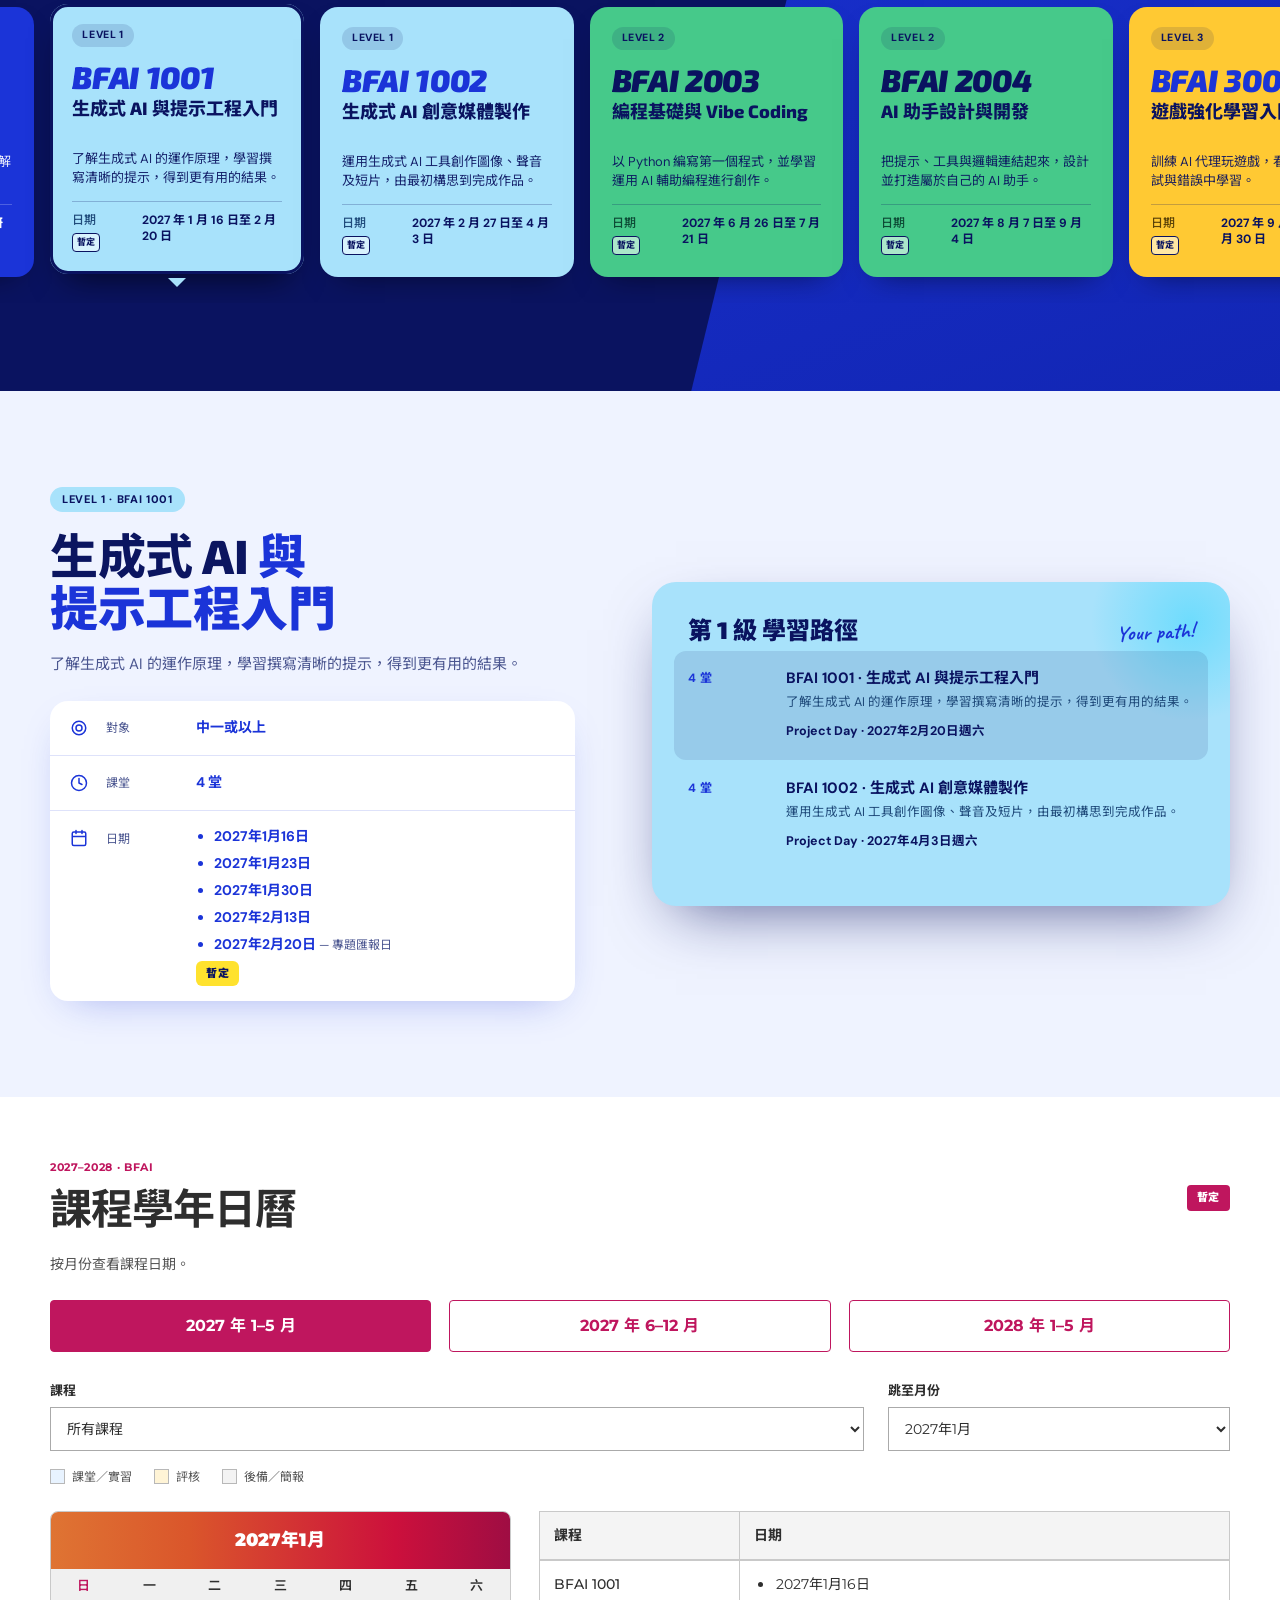
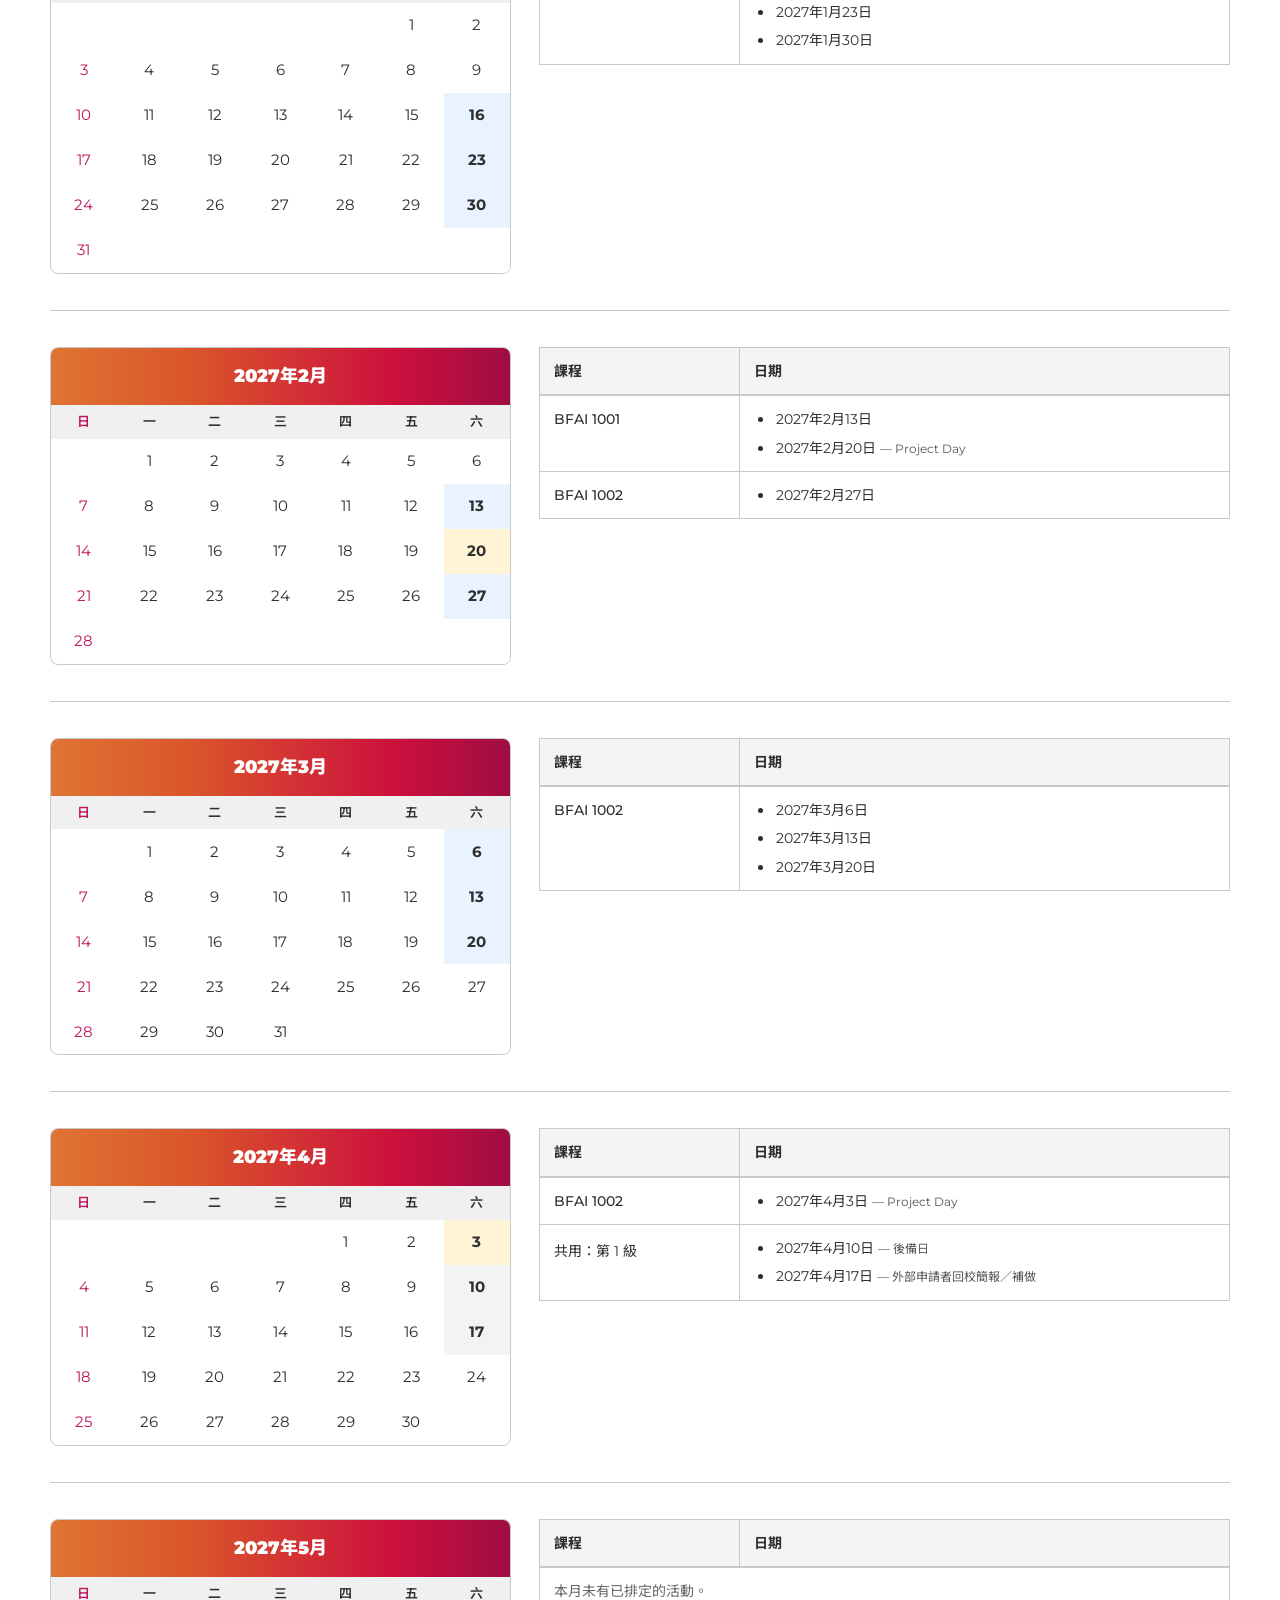
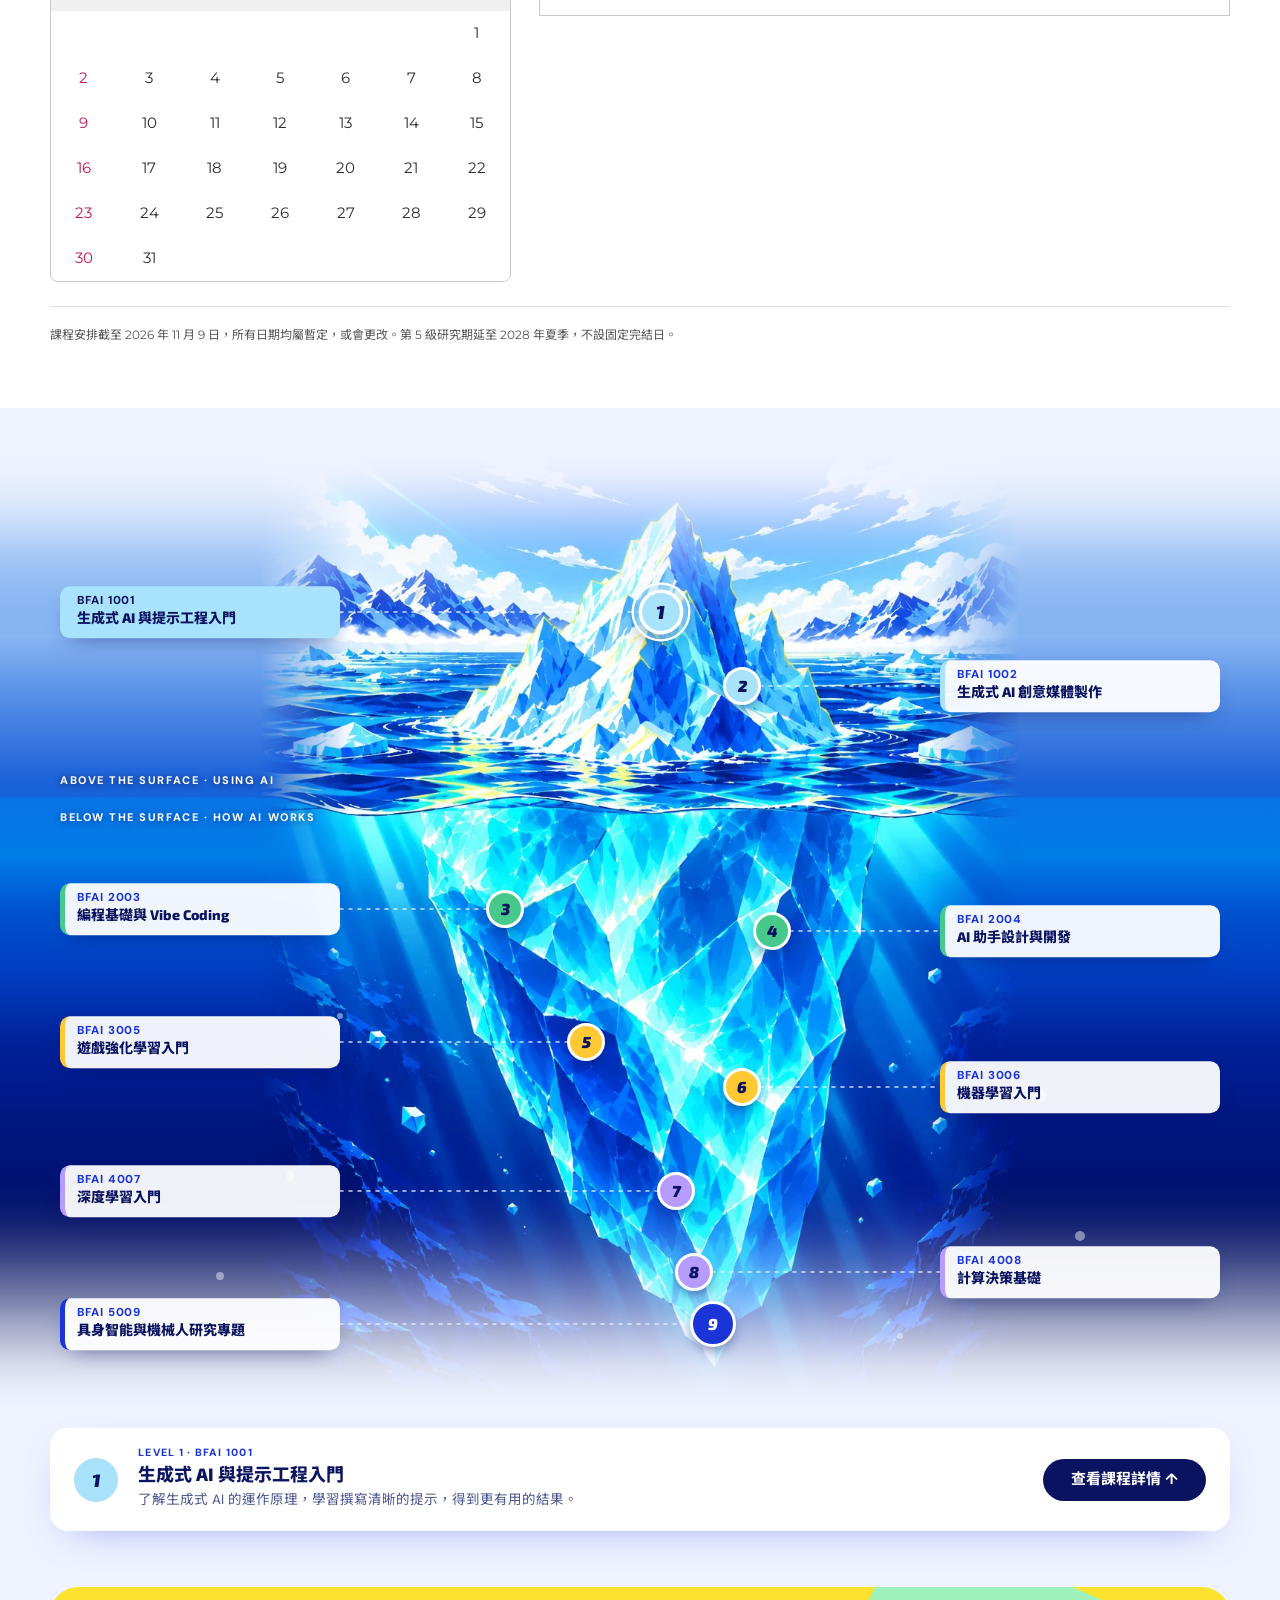
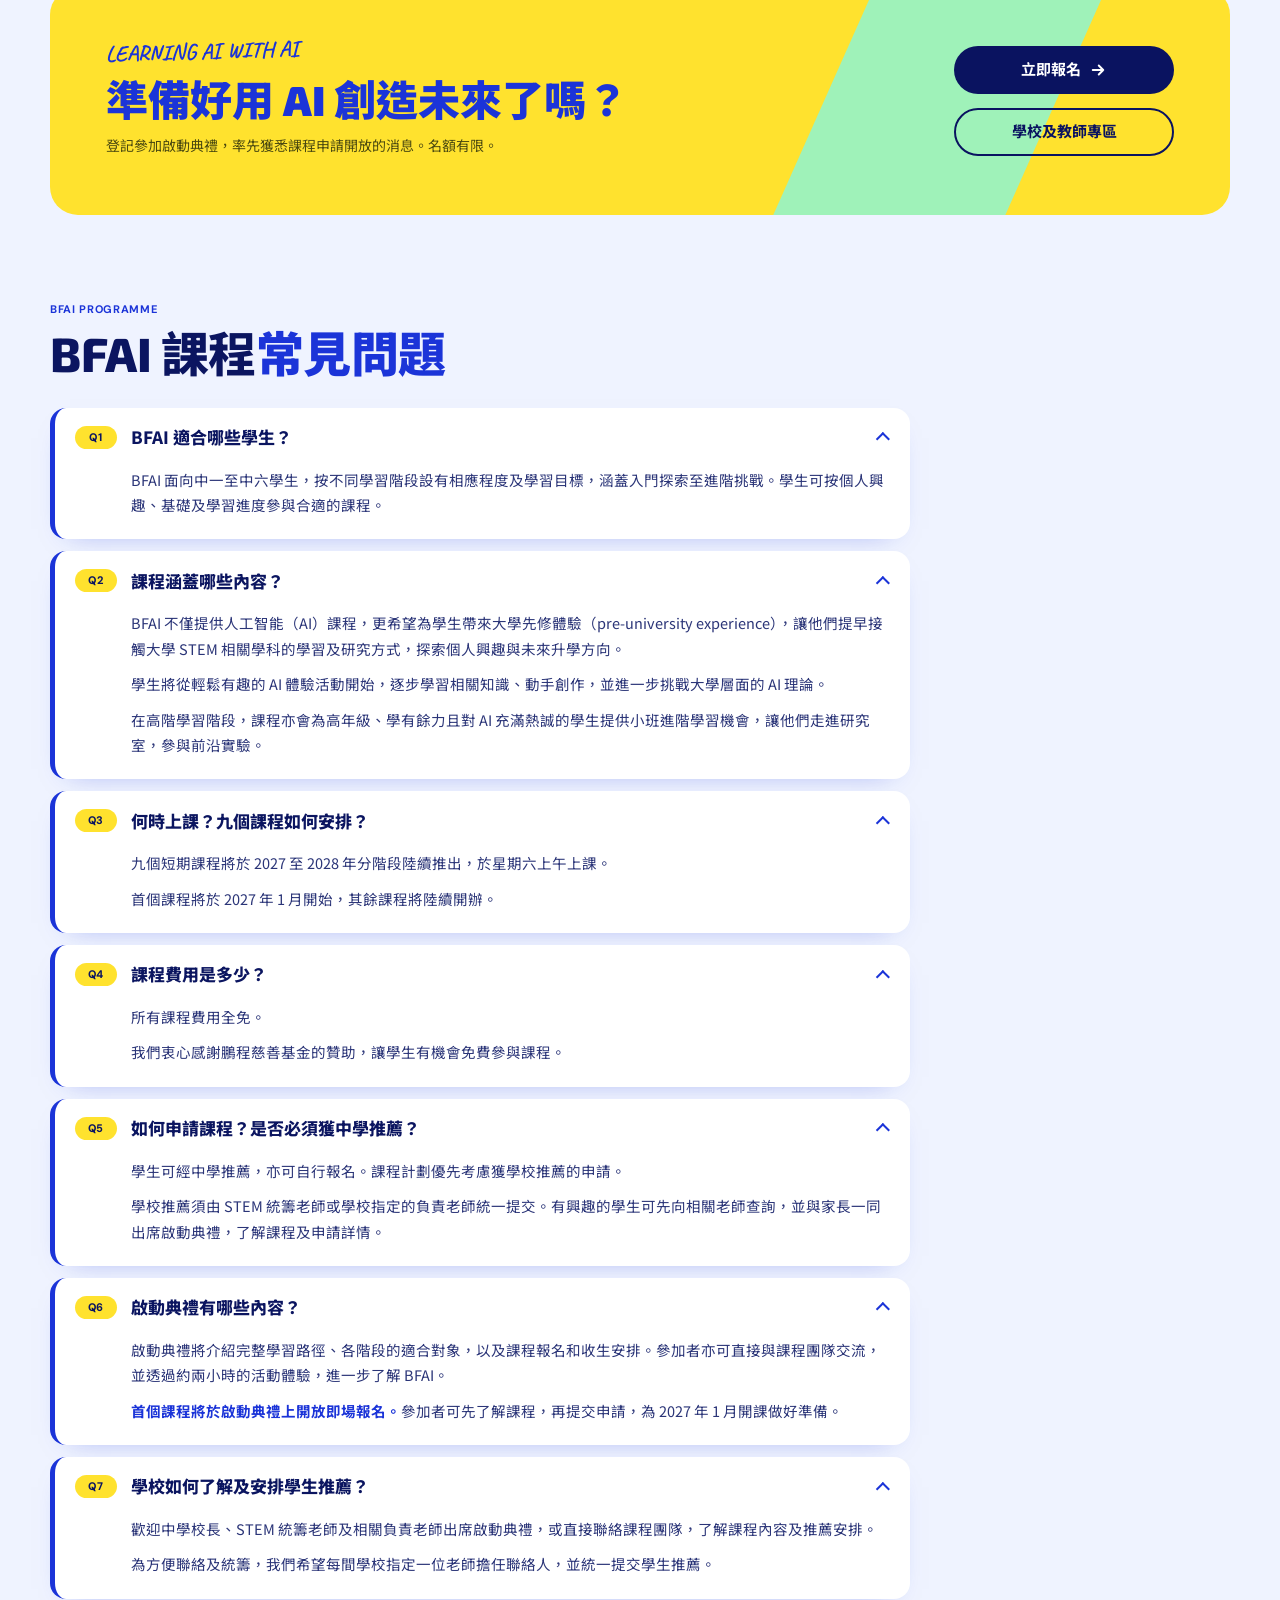
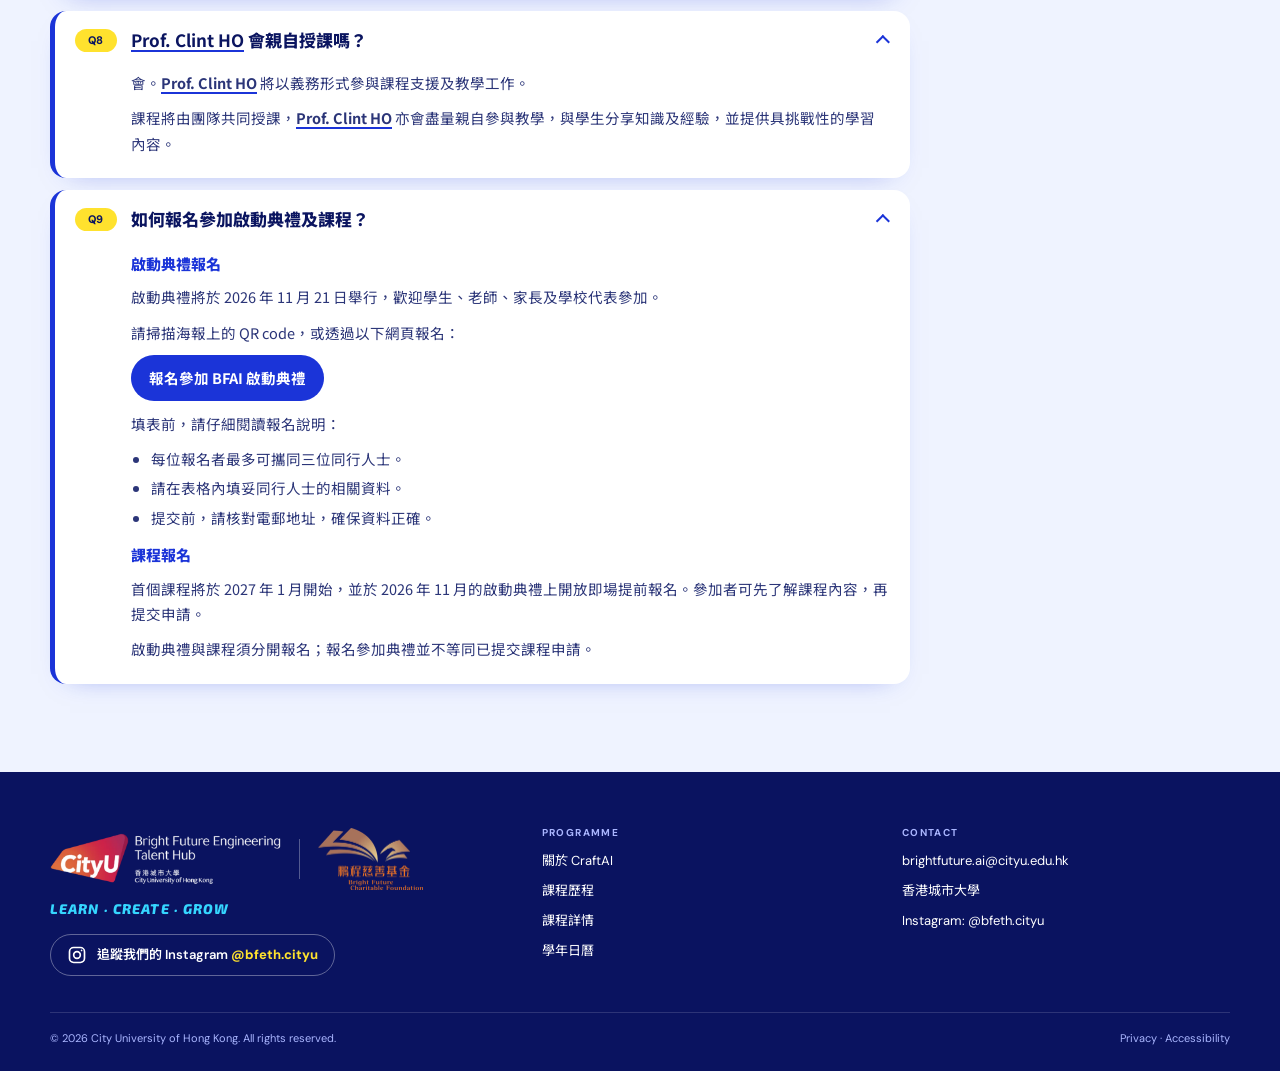
==== commit 76480518: "Add Calendar link to top navigation" ====
--- a/zh/index.html
+++ b/zh/index.html
@@ -28,6 +28,7 @@
       <li><a href="#about">About</a></li>
       <li><a href="#programme">Programme</a></li>
       <li><a href="#course">Course details</a></li>
+      <li><a href="#academic-calendar" data-zh="日曆">Calendar</a></li>
       <li><a href="#faq">FAQ</a></li>
       <li><a href="#contact">Contact</a></li>
       <li class="menu-reg"><a href="https://cityu.qualtrics.com/jfe/form/SV_e3fzRUMSf4UNx3M" target="_blank" rel="noopener">Register now</a></li>
--- a/assets/css/craftai.css
+++ b/assets/css/craftai.css
@@ -356,14 +356,18 @@
 }
 @media (prefers-reduced-motion: reduce) { .bub, .bp.on::after { animation: none; } .bp, .bl { transition: none; } .bl .more, .bl .more > span { transition: none; } }
 
-/* tablet */
-@media (max-width: 960px) {
+/* Keep the six navigation links clear on narrower screens. */
+@media (max-width: 1180px) {
   .nav ul { display: none; }
   .nav .bar { justify-content: space-between; }
   .nav .right { margin-left: auto; }
   .menu-btn { display: block; }
   .nav.open ul { display: grid; position: absolute; top: 100%; left: 0; right: 0; gap: 0; background: #0a1370; padding: 8px var(--gutter) 16px; border-top: 1px solid rgba(255,255,255,.12); }
   .nav.open ul a { display: block; padding: 14px 0; }
+}
+
+/* tablet */
+@media (max-width: 960px) {
   .step { flex-basis: calc(40% - 8px); }
   .ceremony-grid { grid-template-columns: 1fr; }
   .about .head { grid-template-columns: 1fr; }
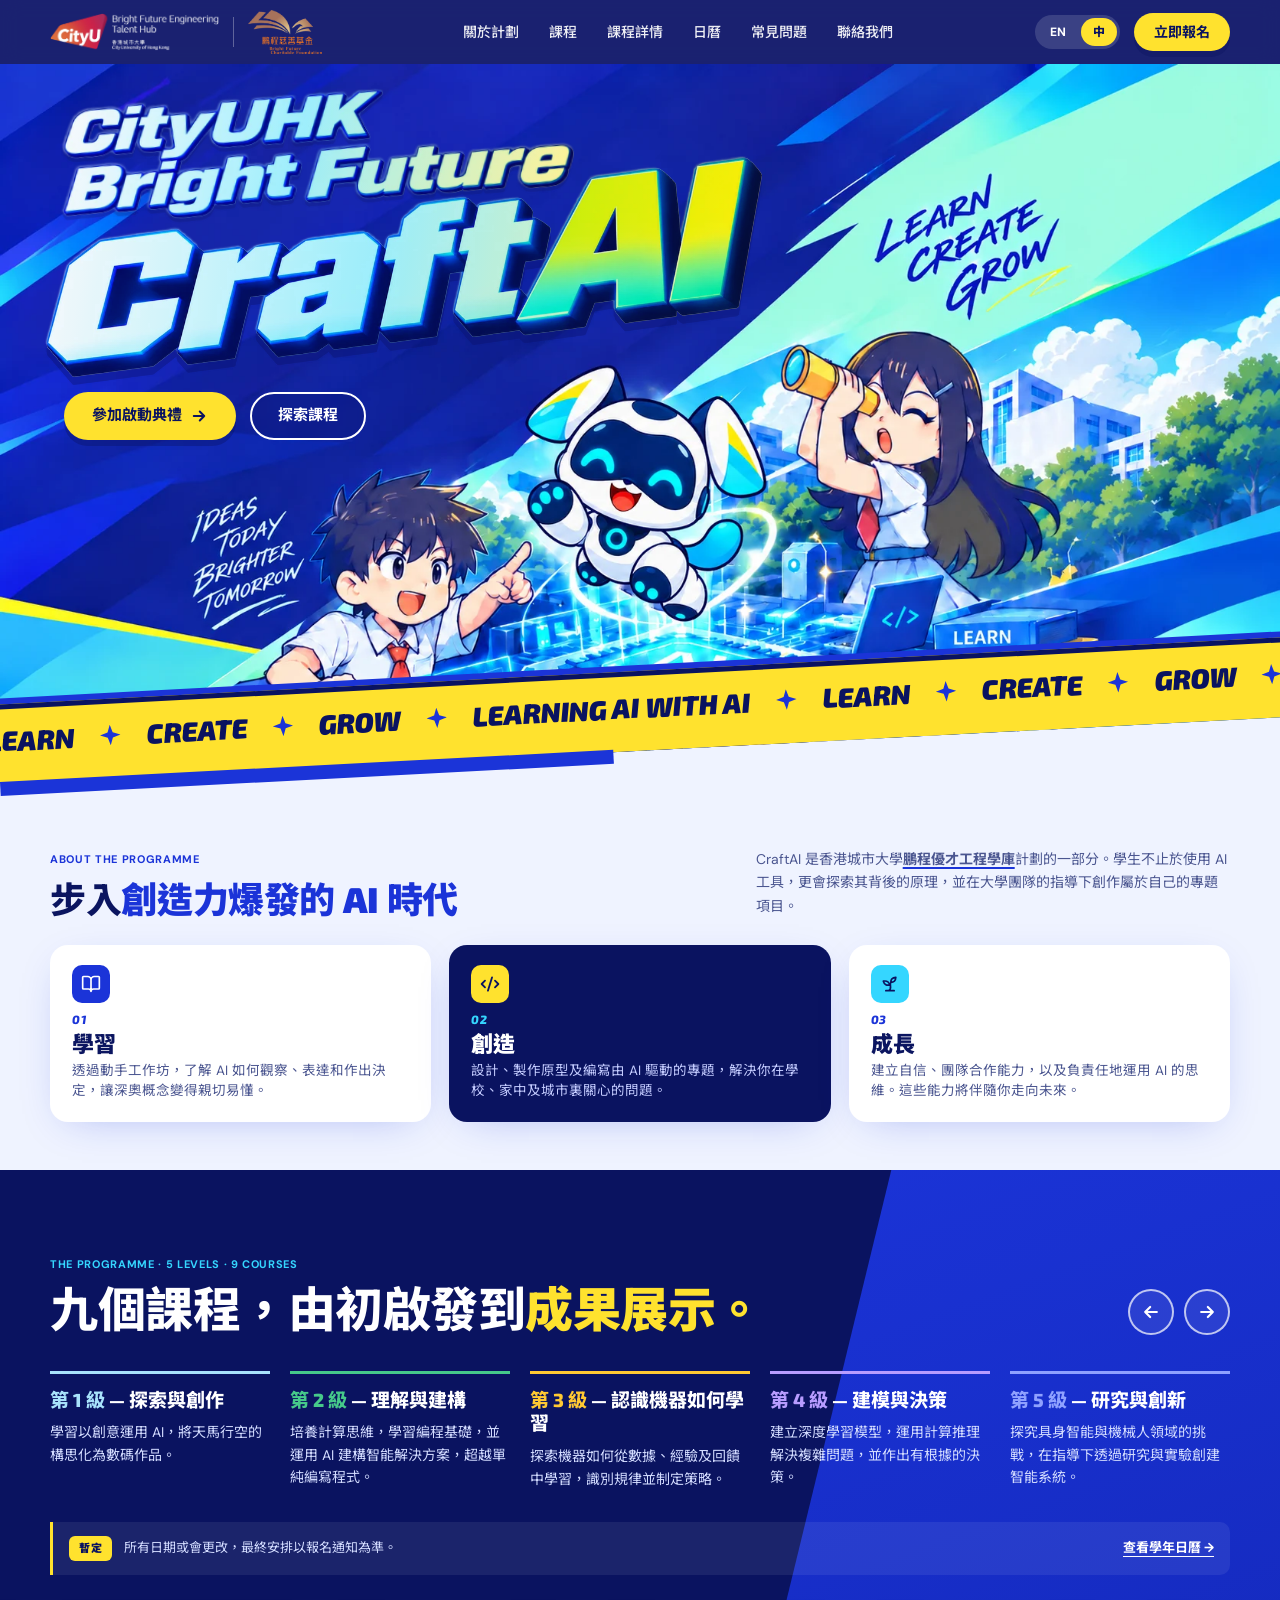
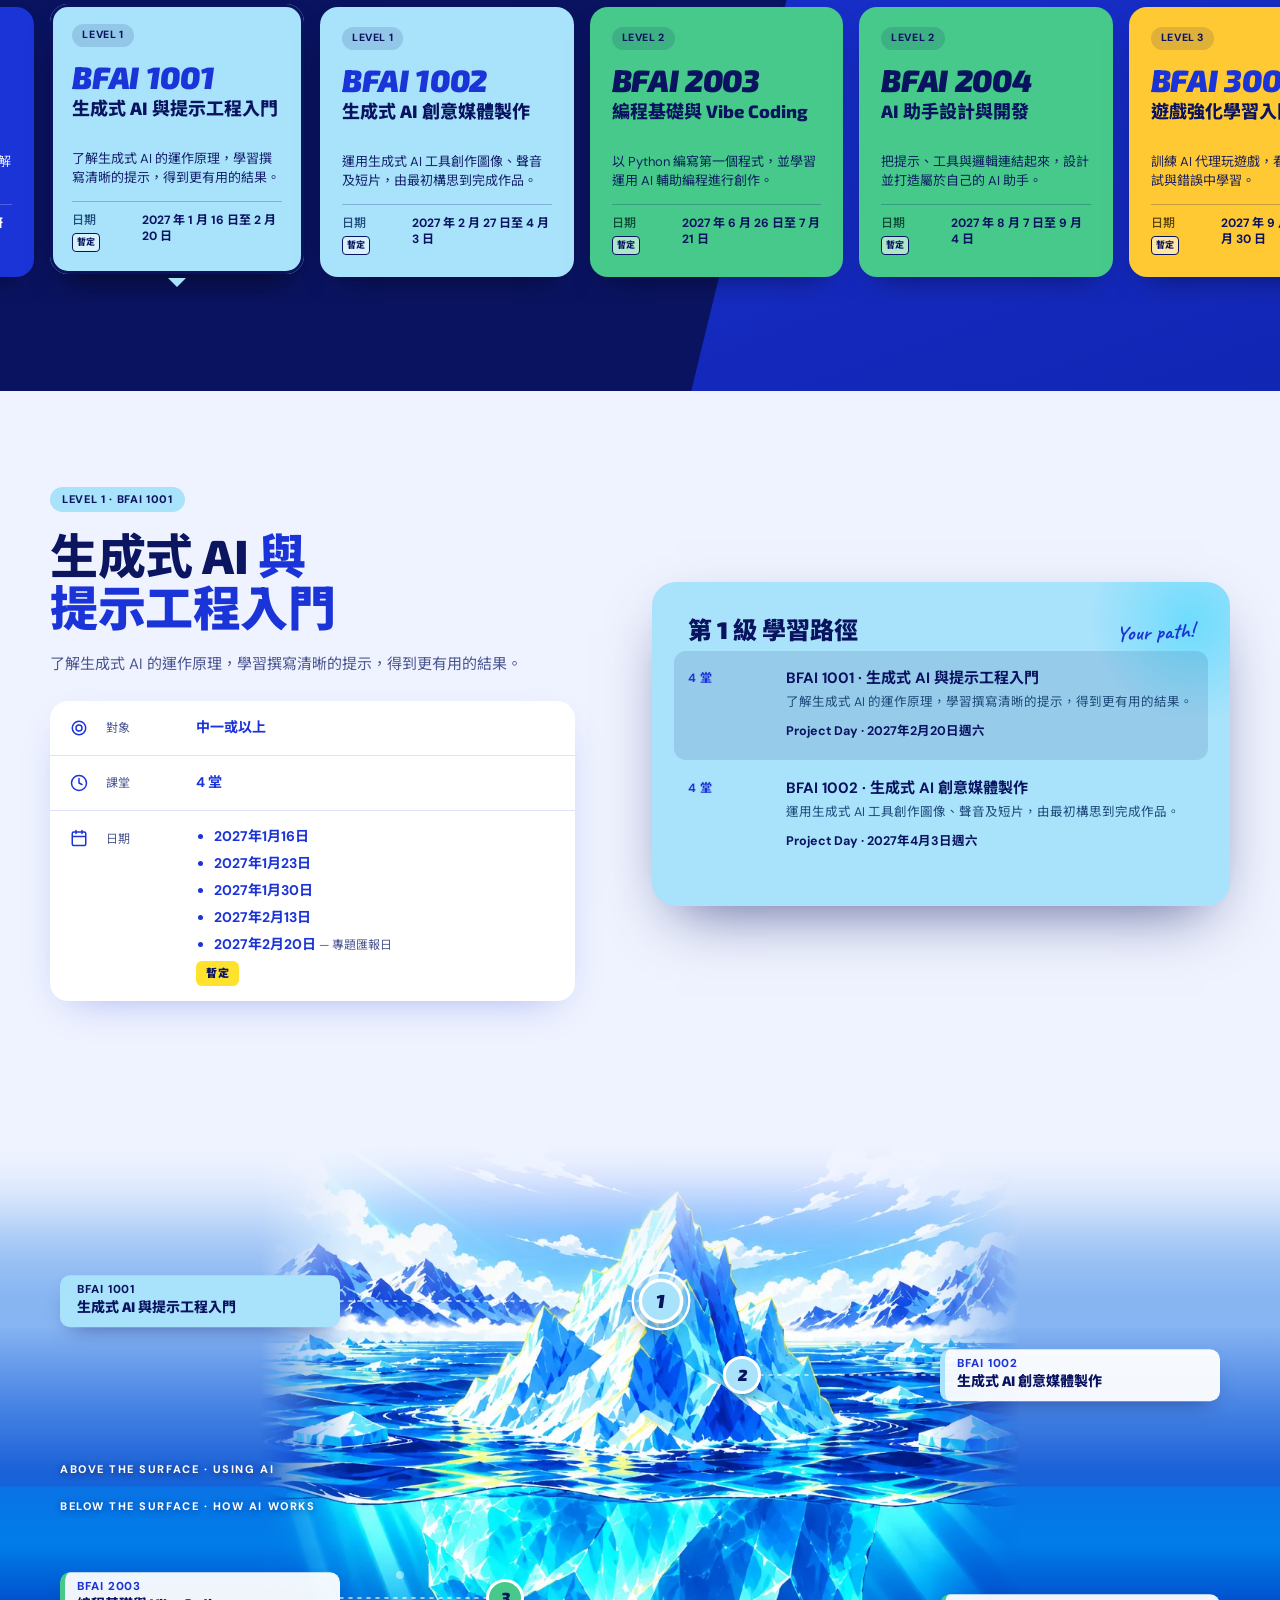
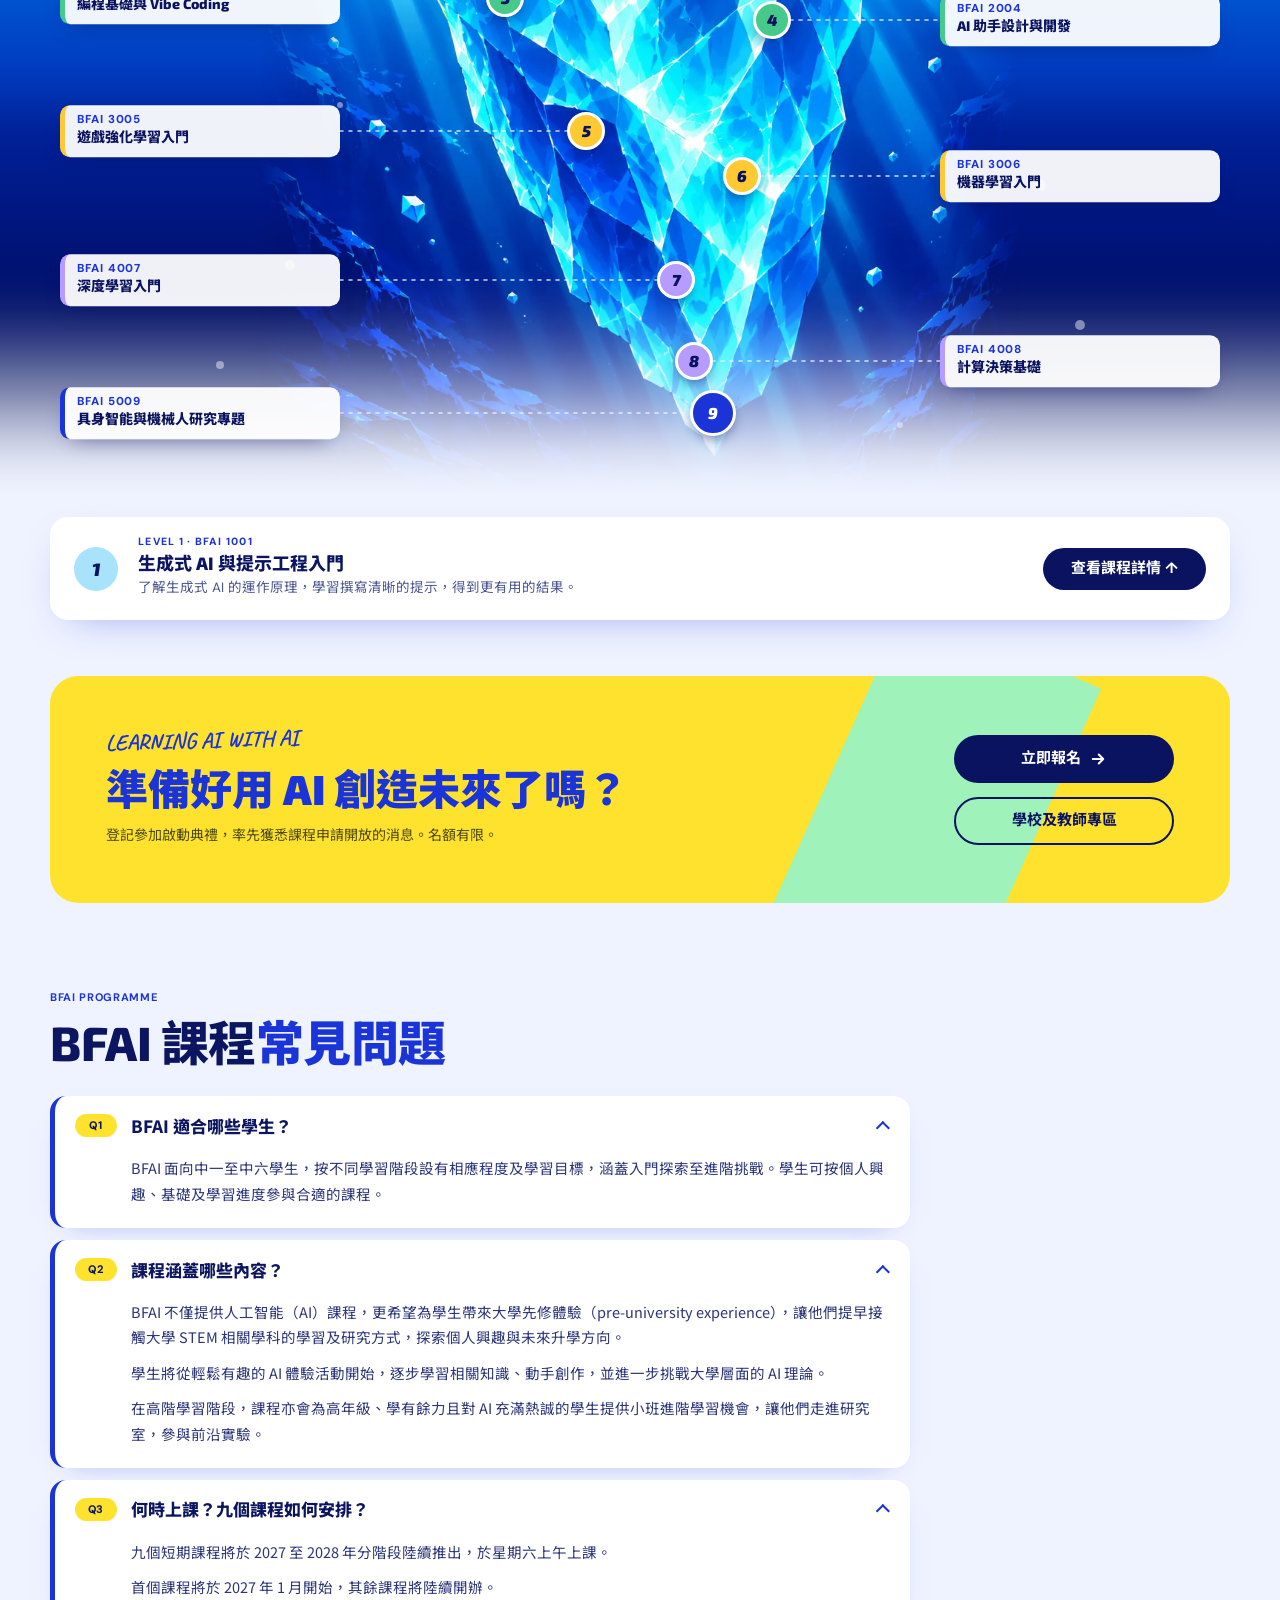
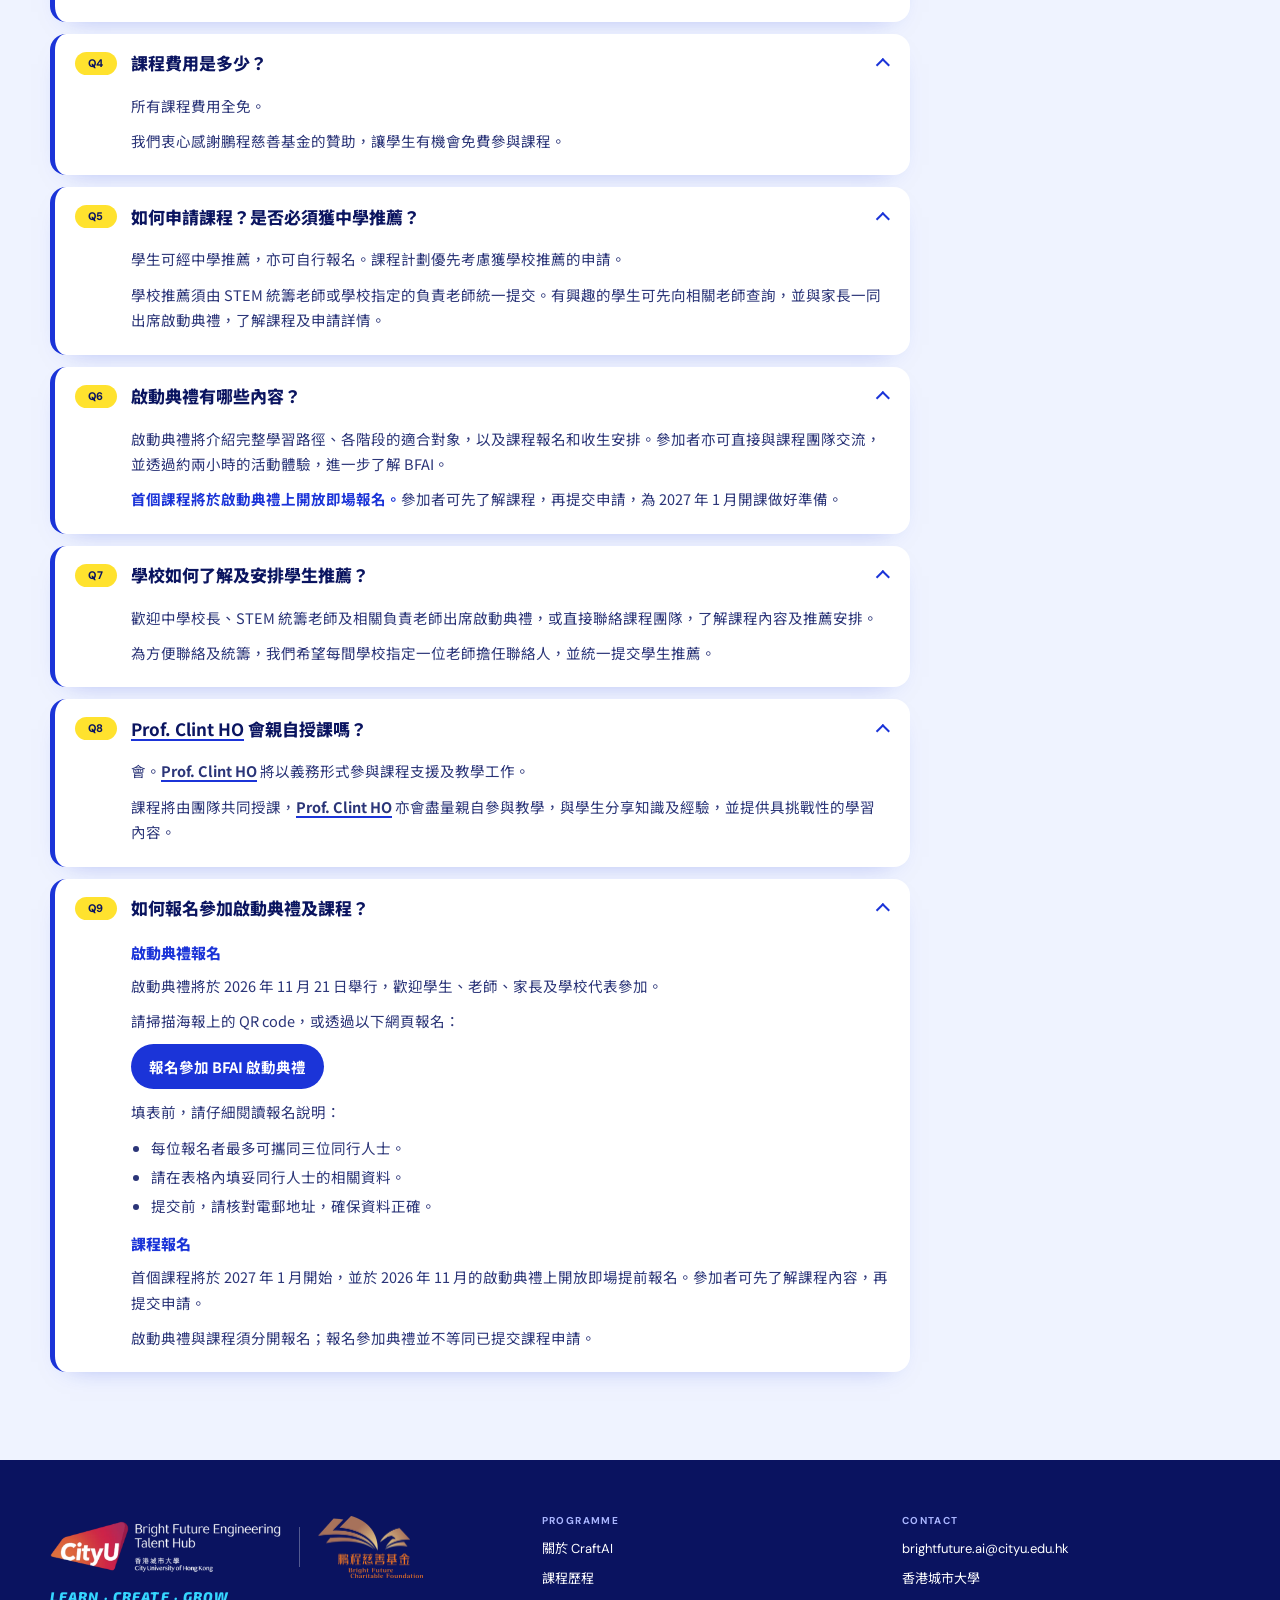
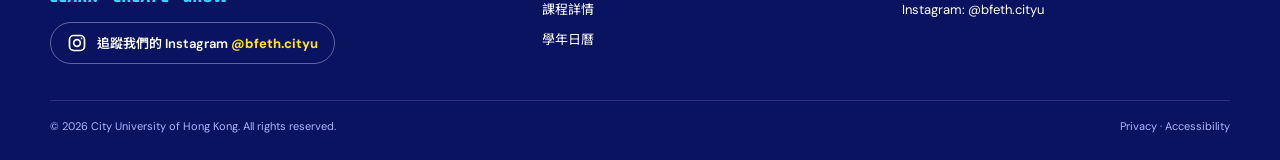
==== commit f3cca853: "Move academic calendar to separate bilingual pages" ====
--- a/zh/index.html
+++ b/zh/index.html
@@ -28,7 +28,7 @@
       <li><a href="#about">About</a></li>
       <li><a href="#programme">Programme</a></li>
       <li><a href="#course">Course details</a></li>
-      <li><a href="#academic-calendar" data-zh="日曆">Calendar</a></li>
+      <li><a href="calendar.html" data-site-link data-zh="日曆">Calendar</a></li>
       <li><a href="#faq">FAQ</a></li>
       <li><a href="#contact">Contact</a></li>
       <li class="menu-reg"><a href="https://cityu.qualtrics.com/jfe/form/SV_e3fzRUMSf4UNx3M" target="_blank" rel="noopener">Register now</a></li>
@@ -129,7 +129,7 @@
         <p data-zh="探究具身智能與機械人領域的挑戰，在指導下透過研究與實驗創建智能系統。">Investigate challenges in embodied AI and robotics, and create intelligent systems through guided research and experimentation.</p>
       </li>
     </ol>
-    <p class="schedule-note"><strong class="provisional-badge" data-zh="暫定">Provisional</strong><span data-zh="所有日期或會更改，最終安排以報名通知為準。">All dates are subject to change. Final arrangements will be confirmed in enrolment notices.</span><a href="#academic-calendar" data-zh="查看學年日曆 ↓">View academic calendar ↓</a></p>
+    <p class="schedule-note"><strong class="provisional-badge" data-zh="暫定">Provisional</strong><span data-zh="所有日期或會更改，最終安排以報名通知為準。">All dates are subject to change. Final arrangements will be confirmed in enrolment notices.</span><a href="calendar.html" data-site-link data-zh="查看學年日曆 →">View academic calendar →</a></p>
   </div>
     <ol class="steps" id="steps" tabindex="0" role="region" aria-label="Nine courses in five levels. Select a course to see its details below.">
       <li class="step lv1"><button type="button" class="step-btn" data-i="0" aria-pressed="false" aria-controls="course">
@@ -202,23 +202,6 @@
   <div class="wrap ceremony-grid">
     <div class="left" id="dLeft"></div>
     <div class="show" id="dShow"></div>
-  </div>
-</section>
-
-<section class="academic-calendar" id="academic-calendar" aria-labelledby="calendar-title">
-  <div class="wrap">
-    <div class="calendar-section-heading">
-      <div>
-        <span class="eyebrow">2027–2028 · BFAI</span>
-        <h2 class="title" id="calendar-title" data-zh="課程學年日曆">Academic calendar</h2>
-      </div>
-      <strong class="provisional-badge" data-zh="暫定">Provisional</strong>
-    </div>
-    <p class="calendar-intro" data-zh="按月份查看課程日期。">Browse course dates by month.</p>
-    <div id="calendarApp" data-no-translate>
-      <noscript><p data-zh="請啟用 JavaScript 以瀏覽日曆；上方課程卡仍列有暫定日期。">Enable JavaScript to browse the calendar. Provisional course periods are listed above.</p></noscript>
-    </div>
-    <p class="calendar-source-note" data-zh="課程安排截至 2026 年 11 月 9 日，所有日期均屬暫定，或會更改。第 5 級研究期延至 2028 年夏季，不設固定完結日。">Schedule as of 9 November 2026. All dates are provisional and subject to change. Level 5 research continues into summer 2028 with no fixed end date.</p>
   </div>
 </section>
 
@@ -348,7 +331,7 @@
           <li><a href="#about">About CraftAI</a></li>
           <li><a href="#programme">Programme journey</a></li>
           <li><a href="#course">Course details</a></li>
-          <li><a href="#academic-calendar" data-zh="學年日曆">Academic calendar</a></li>
+          <li><a href="calendar.html" data-site-link data-zh="學年日曆">Academic calendar</a></li>
         </ul>
       </div>
       <div>
@@ -364,8 +347,8 @@
   </div>
 </footer>
 <script>window.CRAFTAI_LANG="zh";</script>
+<script src="../assets/js/craftai-courses.js"></script>
 <script src="../assets/js/craftai-schedule.js"></script>
-<script src="../assets/js/craftai-calendar.js"></script>
 <script src="../assets/js/craftai.js"></script>
 </body>
 </html>
--- a/assets/css/craftai.css
+++ b/assets/css/craftai.css
@@ -59,7 +59,7 @@
 .nav ul { display: flex; gap: 30px; list-style: none; margin: 0 auto; padding: 0; }
 .menu-reg { display: none; }
 .nav ul a { font: 500 14px/1 var(--f-body); opacity: .92; padding: 8px 0; border-bottom: 2px solid transparent; }
-.nav ul a:hover { border-color: var(--yellow); opacity: 1; }
+.nav ul a:hover, .nav ul a[aria-current="page"] { border-color: var(--yellow); opacity: 1; }
 .menu-btn { display: none; background: none; border: 0; color: #fff; padding: 8px; cursor: pointer; }
 .menu-btn svg { width: 26px; height: 26px; }
 
--- a/assets/css/craftai-calendar.css
+++ b/assets/css/craftai-calendar.css
@@ -99,9 +99,13 @@
 .academic-calendar { padding-block: clamp(40px, 5vw, 70px); background: #fff; color: #2e2e2e; font-family: "Montserrat", "Noto Sans HK", Arial, sans-serif; }
 .academic-calendar .calendar-section-heading { display: flex; justify-content: space-between; align-items: center; gap: 20px; margin-bottom: 18px; }
 .academic-calendar .calendar-section-heading > div { display: grid; gap: 10px; }
-.academic-calendar h2.title { color: #2e2e2e; font: 700 clamp(28px, 3.5vw, 42px)/1.2 "Montserrat", "Noto Sans HK", Arial, sans-serif; letter-spacing: -.025em; }
+.academic-calendar h2.title, .academic-calendar h1.title { color: #2e2e2e; font: 700 clamp(28px, 3.5vw, 42px)/1.2 "Montserrat", "Noto Sans HK", Arial, sans-serif; letter-spacing: -.025em; }
 .academic-calendar .eyebrow { color: #bf165e; font-family: inherit; }
 .academic-calendar .provisional-badge { background: #bf165e; color: #fff; border-radius: 4px; font-family: inherit; }
 .academic-calendar .calendar-intro { margin: 0 0 24px; max-width: 90ch; color: #555; font-size: 14px; line-height: 1.65; }
 .academic-calendar .calendar-source-note { margin-top: 24px; padding-top: 18px; border-top: 1px solid #dedede; color: #555; font-size: 12px; line-height: 1.65; max-width: 100%; }
 @media(max-width:560px) { .academic-calendar .calendar-section-heading { align-items: start; flex-wrap: wrap; } }
+
+.calendar-page { background: #fff; }
+.calendar-page-back { padding-top: 24px; color: #bf165e; font-size: 13px; }
+.calendar-page-back a { text-decoration: underline; text-underline-offset: 3px; }
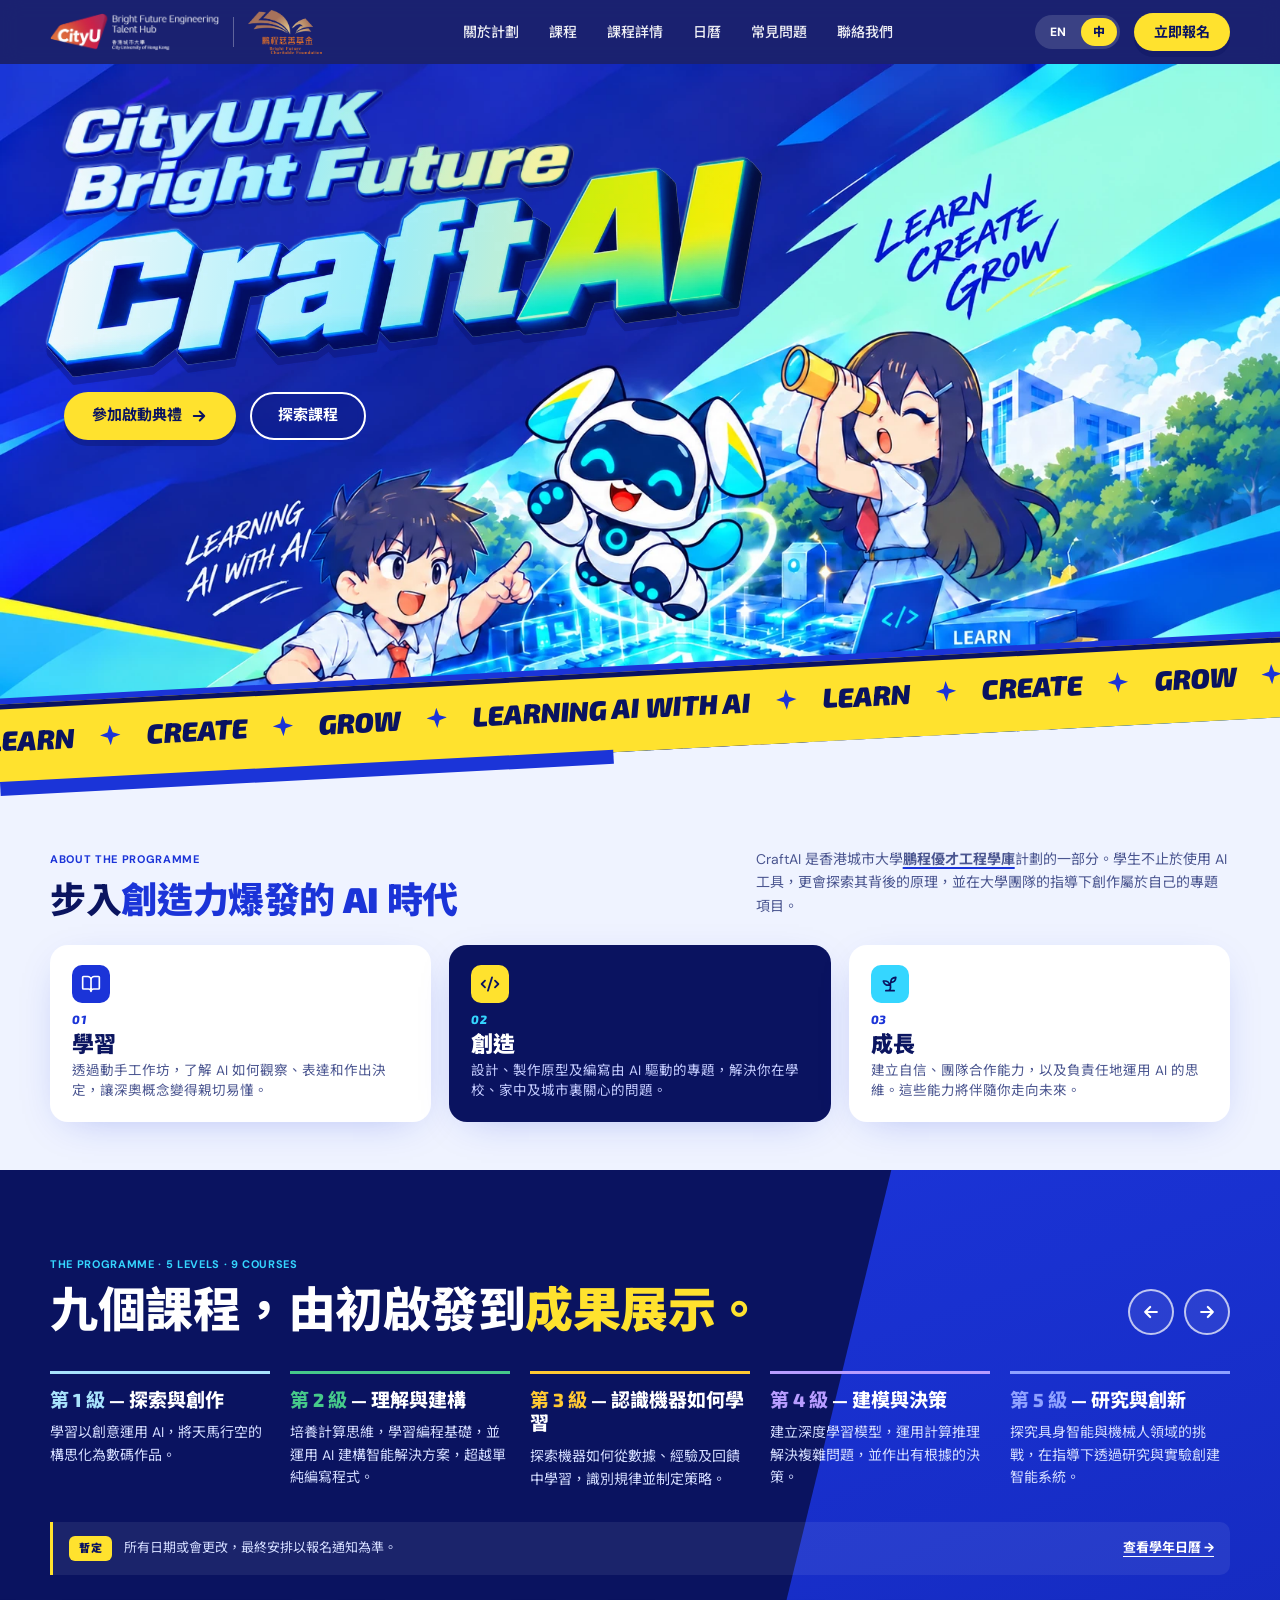
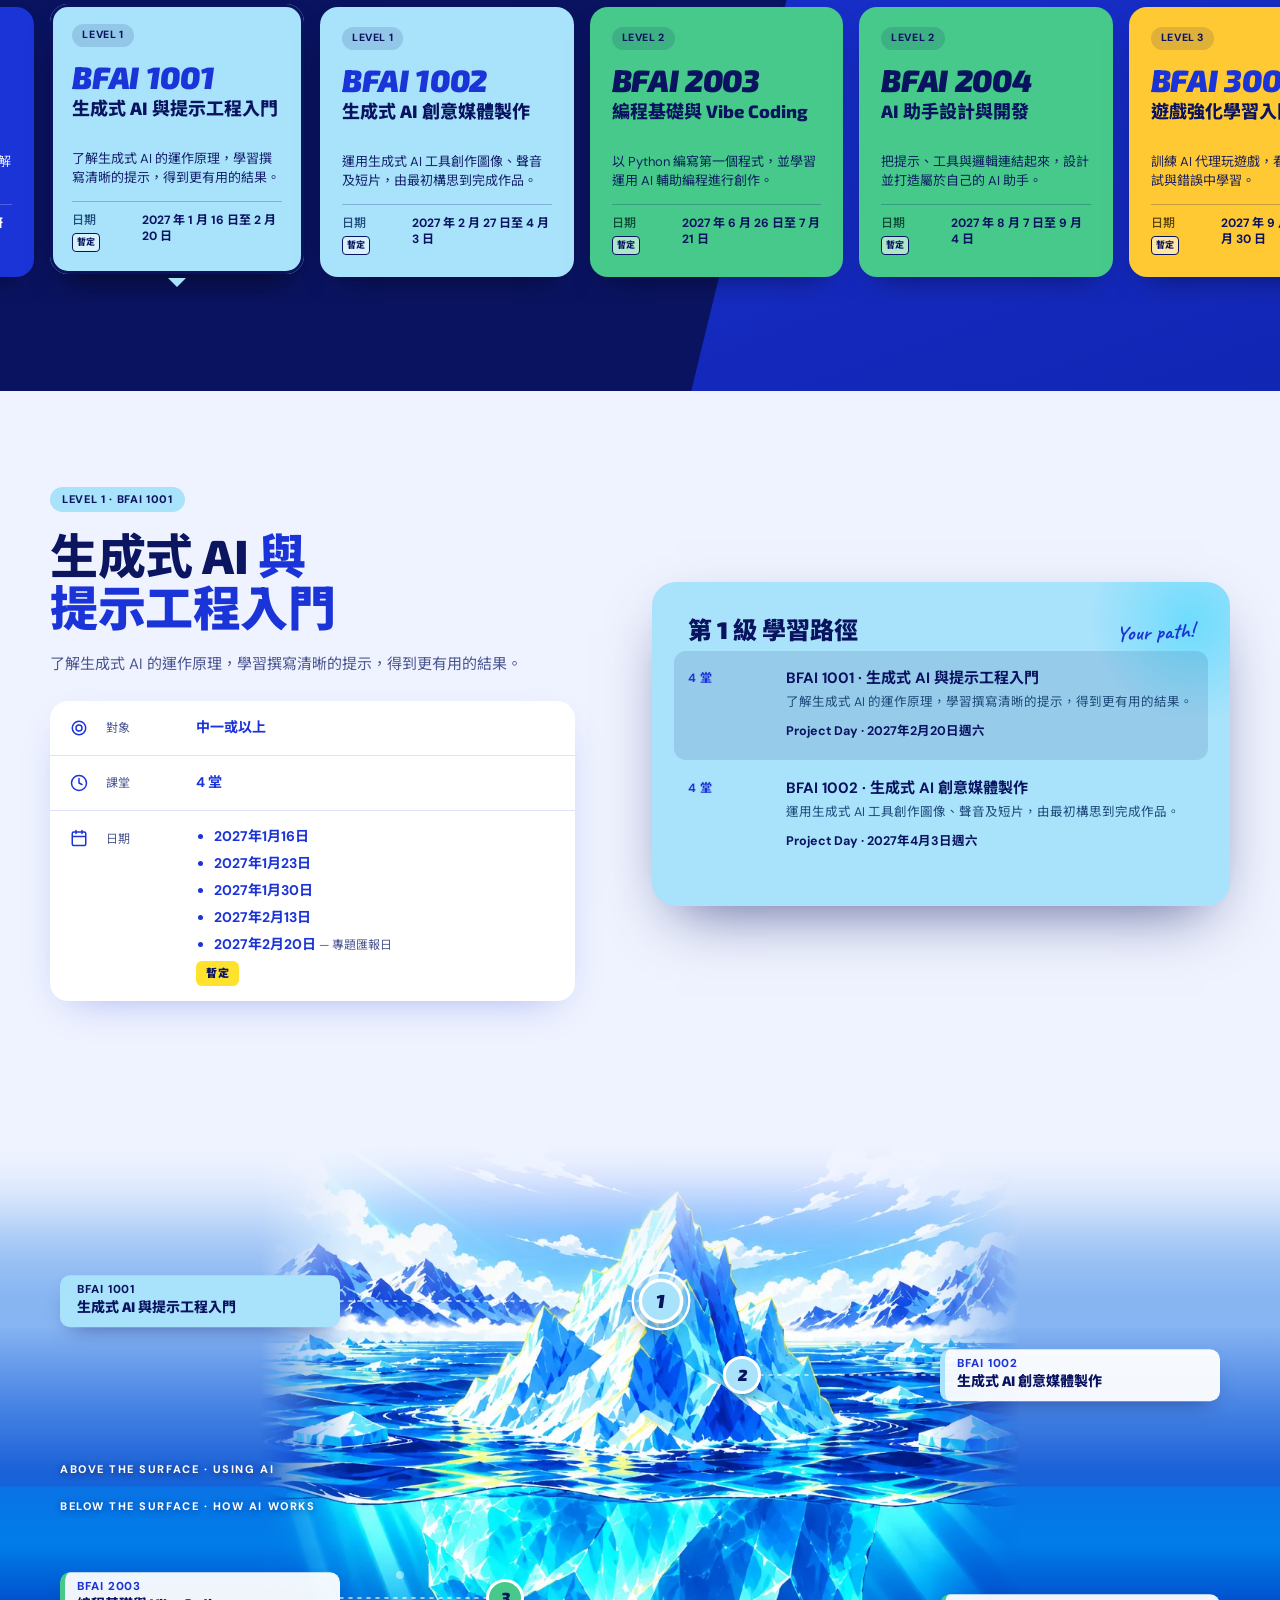
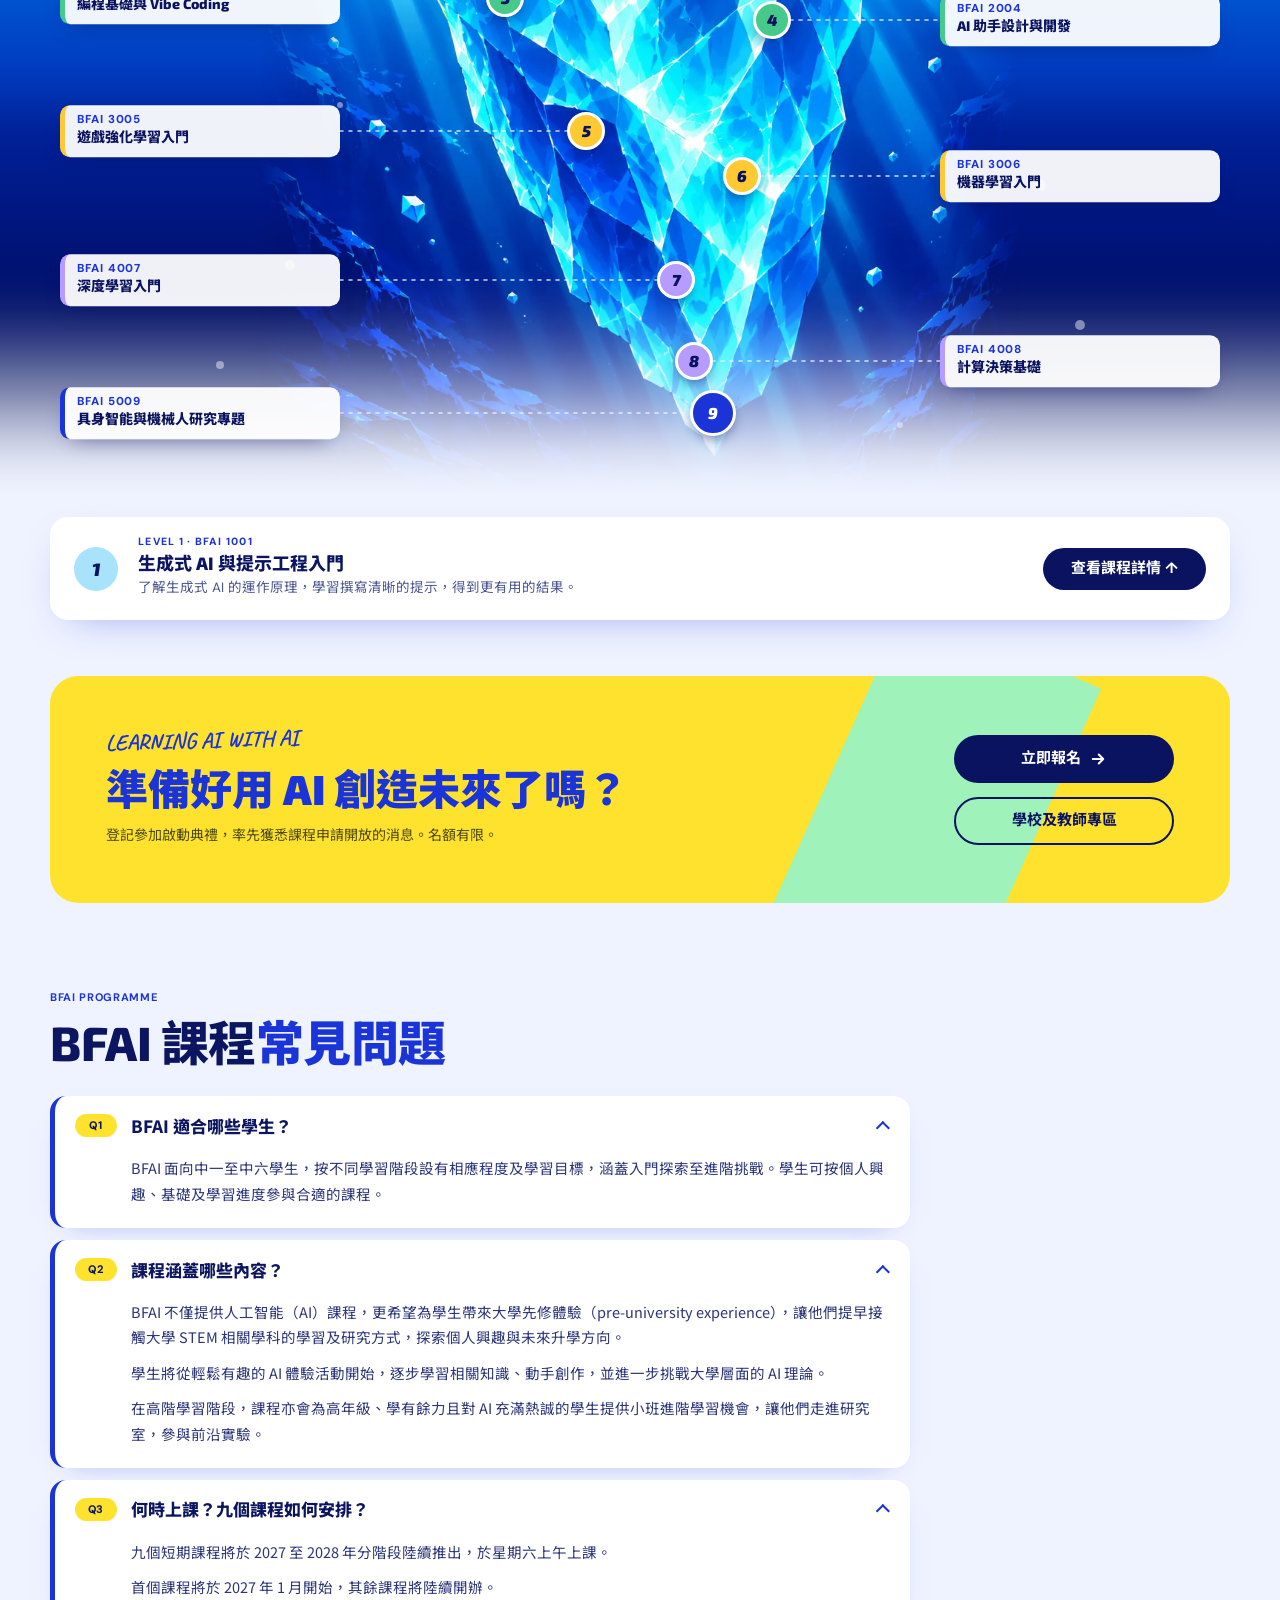
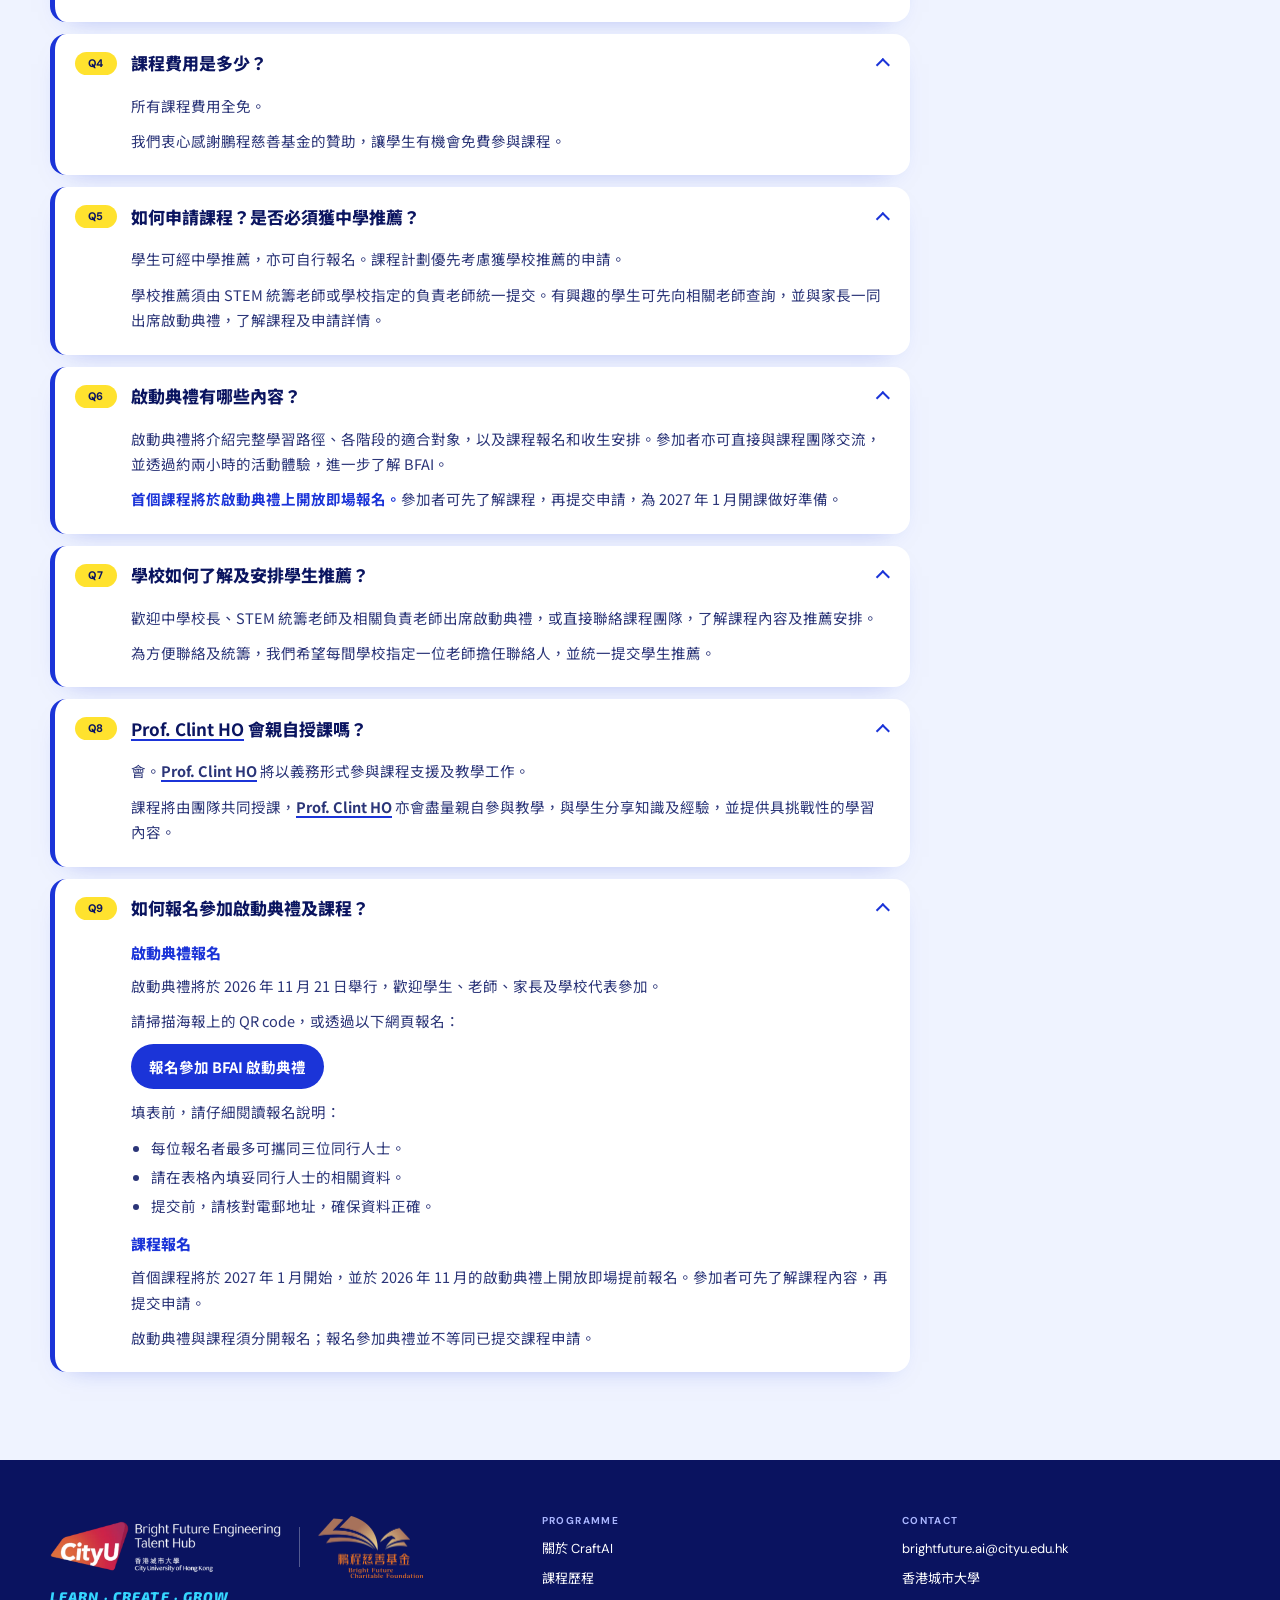
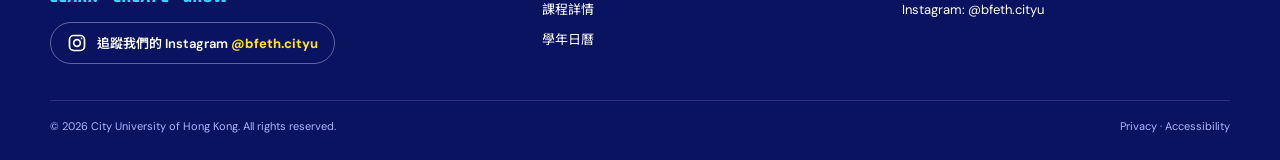
==== commit d56900e6: "Update hero artwork slogan to Learning AI with AI" ====
--- a/zh/index.html
+++ b/zh/index.html
@@ -46,7 +46,7 @@
 <main id="top">
 <section class="hero" aria-label="CraftAI, CityUHK Bright Future">
   <div class="stage">
-    <img class="herobg" src="../assets/images/craftai/herobg.webp" alt="Students and a robot dog with a telescope, standing on a glowing AI chip above a university campus" width="1672" height="941">
+    <img class="herobg" src="../assets/images/craftai/herobg-learning-ai.webp" alt="Students and a robot dog with a telescope, standing on a glowing AI chip above a university campus. Learning AI with AI" width="1672" height="941">
     <div class="kicker shine"><img src="../assets/images/craftai/kicker.webp" alt="CityUHK Bright Future" width="760" height="214"></div>
     <h1 class="craftai shine"><img src="../assets/images/craftai/craftai.webp" alt="CraftAI" width="1200" height="371"></h1>
     <div class="cta-row">
